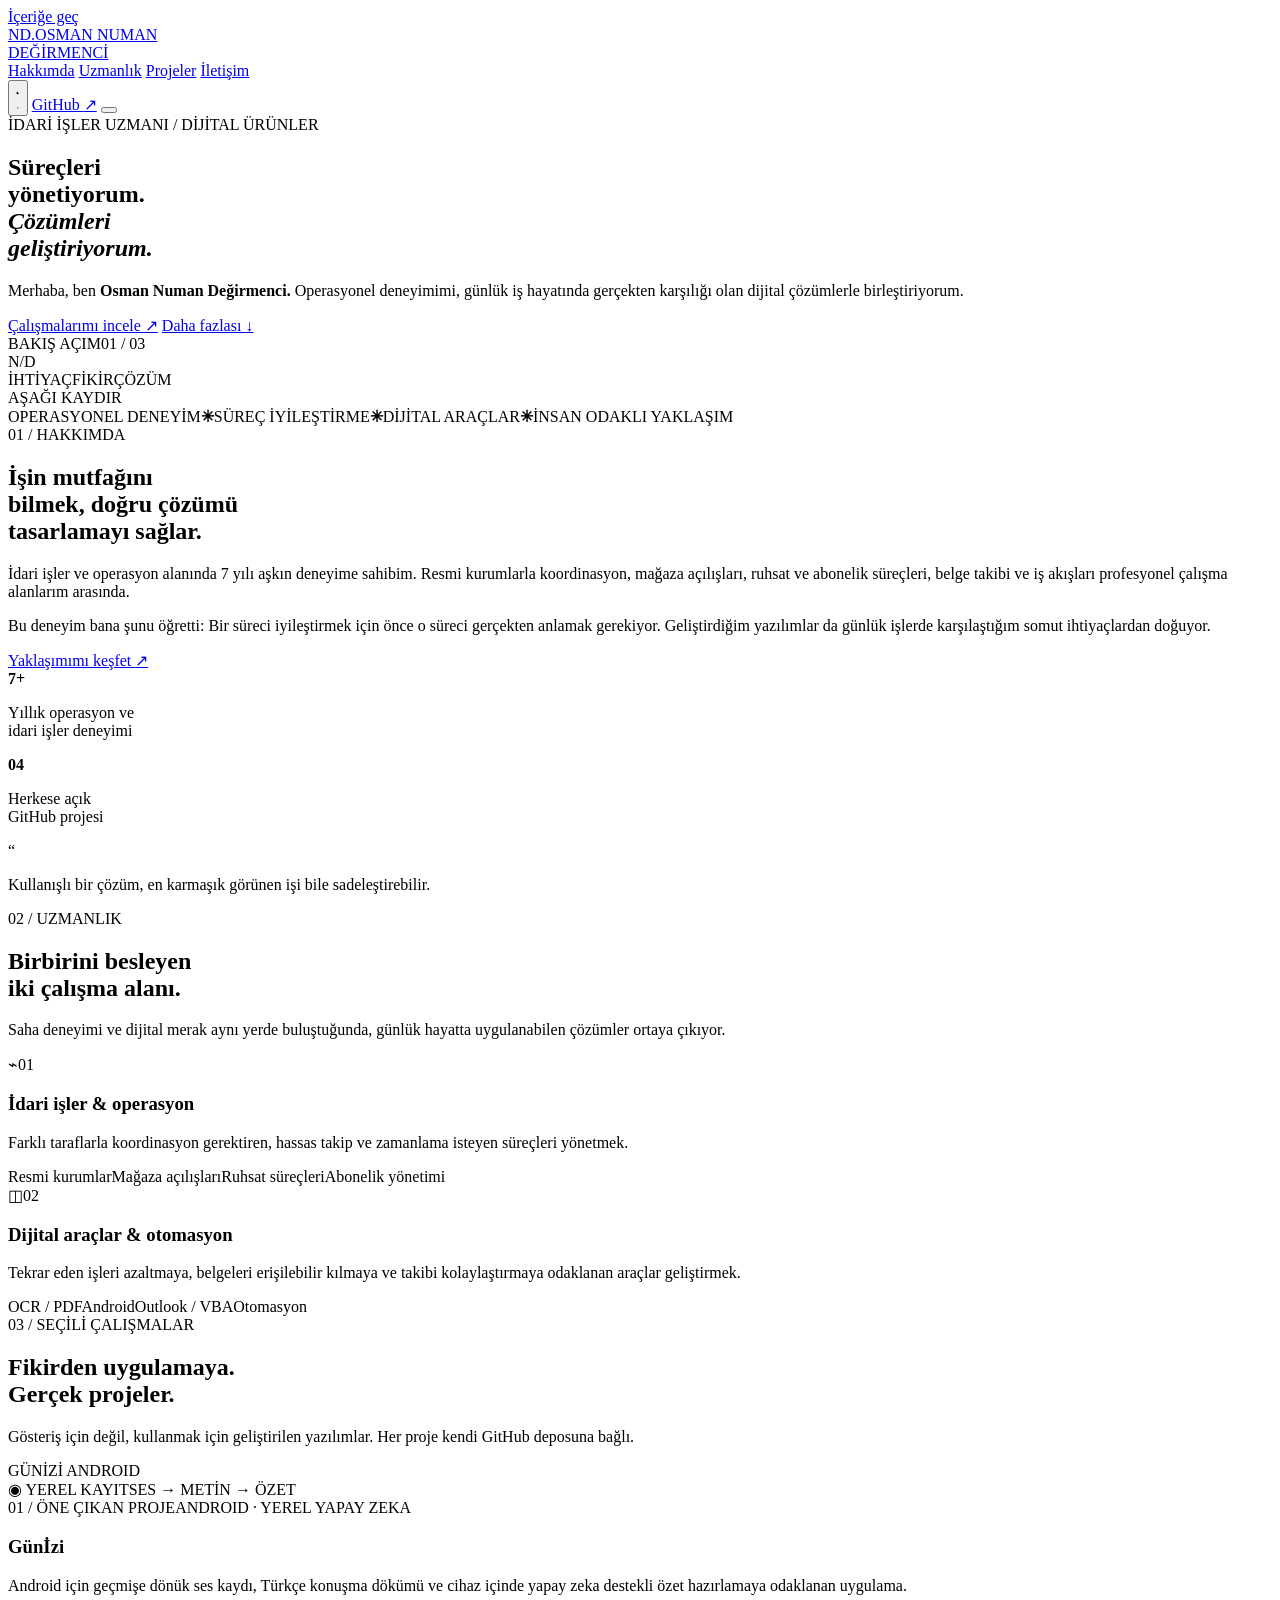
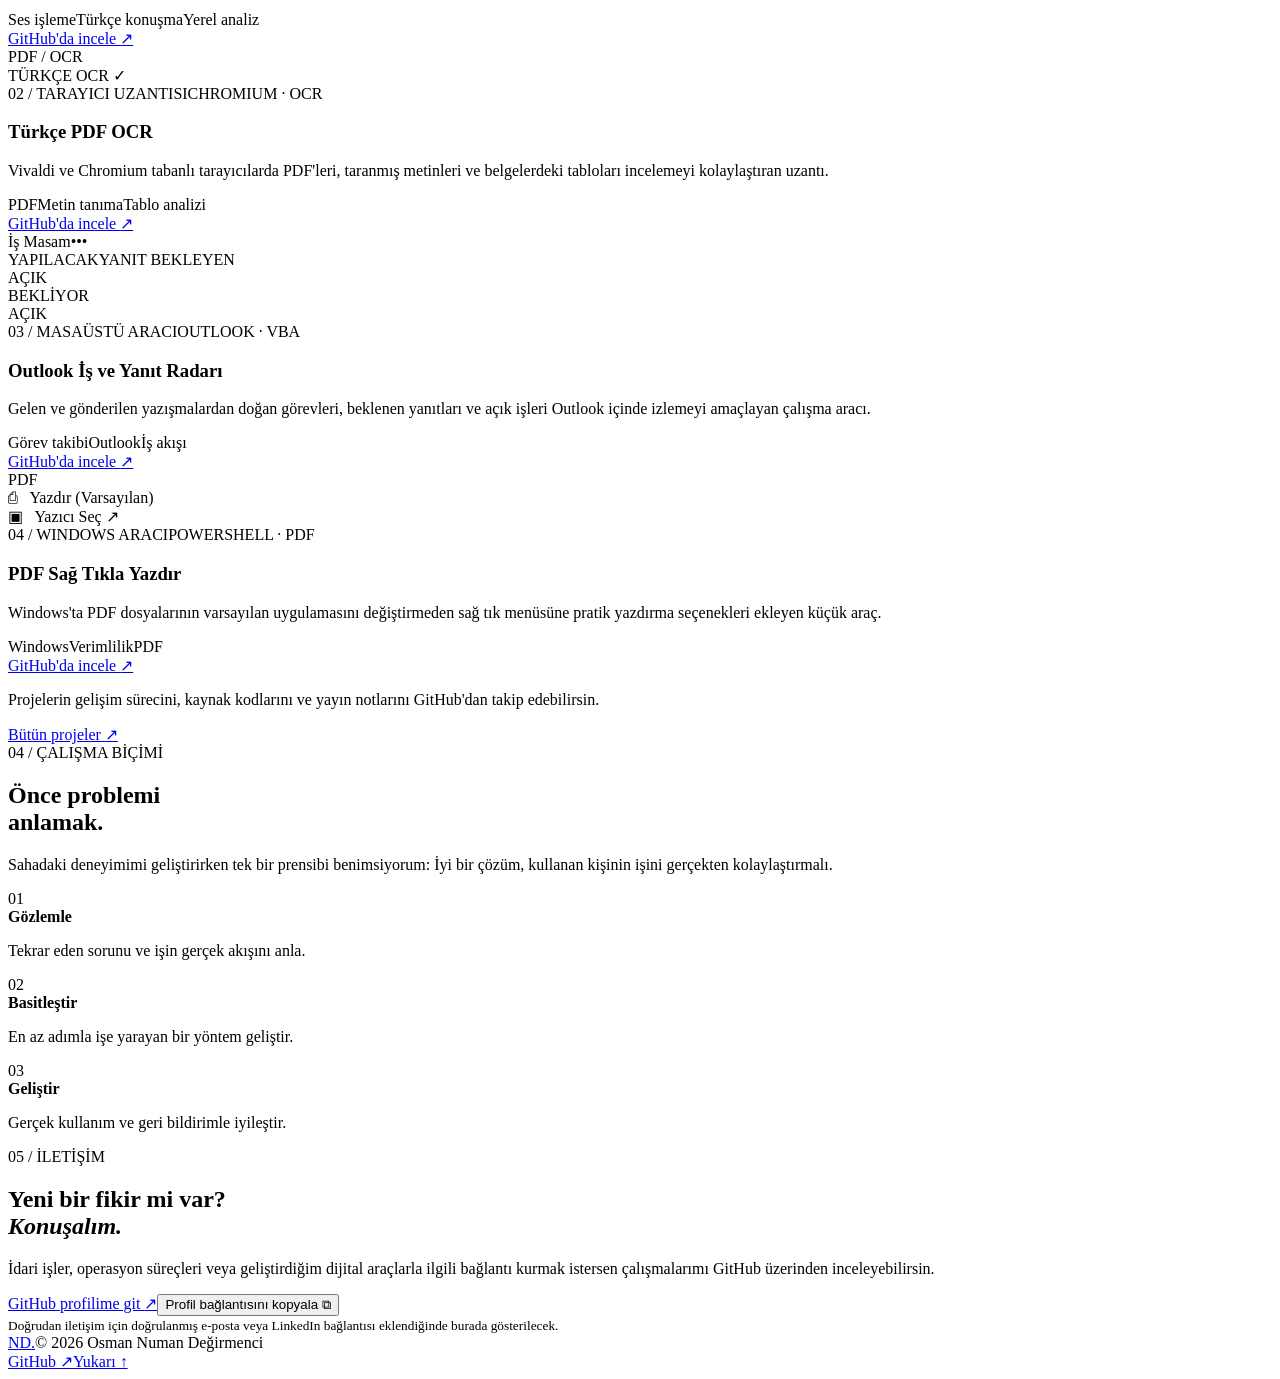
==== index.html @ 0452debc "site: add index.html for personal portfolio" ====
<!doctype html>
<html lang="tr">
<head>
  <meta charset="utf-8">
  <meta name="viewport" content="width=device-width, initial-scale=1">
  <meta name="color-scheme" content="light dark">
  <meta name="theme-color" content="#f8f8f5">
  <meta name="description" content="Osman Numan Değirmenci — İdari işler, operasyon, süreç iyileştirme ve dijital araç geliştirme. Deneyim ve projeler.">
  <meta property="og:type" content="website">
  <meta property="og:title" content="Osman Numan Değirmenci | Operasyon & Dijital Çözümler">
  <meta property="og:description" content="Süreçleri yönetiyorum. Çözümleri geliştiriyorum. İdari işler deneyimi ve gerçek ihtiyaçlara yönelik dijital projeler.">
  <meta property="og:url" content="https://numandegirmenci.github.io/">
  <meta name="robots" content="index,follow">
  <link rel="canonical" href="https://numandegirmenci.github.io/">
  
  <link rel="preconnect" href="https://fonts.googleapis.com">
  <link rel="preconnect" href="https://fonts.gstatic.com" crossorigin>
  <link href="https://fonts.googleapis.com/css2?family=DM+Sans:wght@400;500;600;700&family=Manrope:wght@400;500;600;700;800&display=swap" rel="stylesheet">
  <link rel="icon" href="./favicon.svg" type="image/svg+xml">
  <title>Osman Numan Değirmenci — Portfolyo</title>
  <script>try{document.documentElement.dataset.theme=localStorage.getItem('nd-theme-v2')||'light'}catch(e){document.documentElement.dataset.theme='light'}</script>
  <link rel="stylesheet" href="./styles.css">
</head>
<body>
  <a class="skip" href="#main">İçeriğe geç</a>
  <header class="header" id="top">
    <div class="shell nav">
      <a class="wordmark" href="#top" aria-label="Ana sayfa"><span class="wordmark-box">ND<span>.</span></span><span class="wordmark-name">OSMAN NUMAN<br>DEĞİRMENCİ</span></a>
      <nav id="menu" class="menu" aria-label="Sayfa menüsü">
        <a href="#hakkimda">Hakkımda</a>
        <a href="#uzmanlik">Uzmanlık</a>
        <a href="#projeler">Projeler</a>
        <a href="#iletisim">İletişim</a>
      </nav>
      <div class="nav-tools">
        <button class="theme-toggle" id="themeBtn" type="button" aria-label="Koyu temaya geç" title="Temayı değiştir">
          <svg class="icon-moon" viewBox="0 0 24 24" aria-hidden="true"><path d="M20.5 13.5A8.7 8.7 0 0 1 10.5 3.5a8.8 8.8 0 1 0 10 10Z"/></svg>
          <svg class="icon-sun" viewBox="0 0 24 24" aria-hidden="true"><circle cx="12" cy="12" r="4"/><path d="M12 2v2m0 16v2M2 12h2m16 0h2M4.9 4.9l1.4 1.4m11.4 11.4 1.4 1.4M4.9 19.1l1.4-1.4m11.4-11.4 1.4-1.4"/></svg>
        </button>
        <a class="nav-github" href="https://github.com/numandegirmenci" target="_blank" rel="noopener noreferrer">GitHub <span aria-hidden="true">↗</span></a>
        <button id="menuBtn" type="button" class="menu-button" aria-expanded="false" aria-controls="menu" aria-label="Menüyü aç"><span></span><span></span></button>
      </div>
    </div>
  </header>

  <main id="main">
    <section class="hero shell" aria-labelledby="hero-title">
      <div class="hero-main">
        <div class="hero-label"><span class="status-circle"></span> İDARİ İŞLER UZMANI <span class="slash">/</span> DİJİTAL ÜRÜNLER</div>
        <h1 id="hero-title">Süreçleri<br>yönetiyorum<span class="period">.</span><br><em>Çözümleri<br>geliştiriyorum.</em></h1>
        <p class="hero-summary">Merhaba, ben <strong>Osman Numan Değirmenci.</strong> Operasyonel deneyimimi, günlük iş hayatında gerçekten karşılığı olan dijital çözümlerle birleştiriyorum.</p>
        <div class="hero-actions">
          <a class="btn btn-dark" href="#projeler">Çalışmalarımı incele <span aria-hidden="true">↗</span></a>
          <a class="btn btn-quiet" href="#hakkimda">Daha fazlası <span aria-hidden="true">↓</span></a>
        </div>
      </div>
      <aside class="hero-side" aria-label="Çalışma yaklaşımı">
        <div class="hero-side-top"><span>BAKIŞ AÇIM</span><span>01 / 03</span></div>
        <div class="process-visual" aria-hidden="true">
          <div class="process-ring ring-one"></div><div class="process-ring ring-two"></div>
          <span class="process-symbol">N<span>/</span>D</span>
          <span class="process-orbit process-orbit-a"></span><span class="process-orbit process-orbit-b"></span>
        </div>
        <div class="hero-side-bottom"><span>İHTİYAÇ</span><span class="process-line" aria-hidden="true"></span><span>FİKİR</span><span class="process-line" aria-hidden="true"></span><span>ÇÖZÜM</span></div>
      </aside>
      <div class="scroll-cue"><span></span> AŞAĞI KAYDIR</div>
    </section>

    <section class="ticker" aria-label="Çalışma alanlarım"><div class="shell ticker-inner"><span>OPERASYONEL DENEYİM</span><b>✳</b><span>SÜREÇ İYİLEŞTİRME</span><b>✳</b><span>DİJİTAL ARAÇLAR</span><b>✳</b><span>İNSAN ODAKLI YAKLAŞIM</span></div></section>

    <section id="hakkimda" class="section about shell">
      <div class="section-label">01 <span>/</span> HAKKIMDA</div>
      <div class="about-grid">
        <h2>İşin mutfağını<br>bilmek, <span>doğru çözümü</span><br>tasarlamayı sağlar.</h2>
        <div class="about-text">
          <p>İdari işler ve operasyon alanında 7 yılı aşkın deneyime sahibim. Resmi kurumlarla koordinasyon, mağaza açılışları, ruhsat ve abonelik süreçleri, belge takibi ve iş akışları profesyonel çalışma alanlarım arasında.</p>
          <p>Bu deneyim bana şunu öğretti: Bir süreci iyileştirmek için önce o süreci gerçekten anlamak gerekiyor. Geliştirdiğim yazılımlar da günlük işlerde karşılaştığım somut ihtiyaçlardan doğuyor.</p>
          <a href="#uzmanlik" class="inline-link">Yaklaşımımı keşfet <span aria-hidden="true">↗</span></a>
        </div>
      </div>
      <div class="facts">
        <div><strong>7<span>+</span></strong><p>Yıllık operasyon ve<br>idari işler deneyimi</p></div>
        <div><strong>04</strong><p>Herkese açık<br>GitHub projesi</p></div>
        <div class="fact-quote"><span>“</span><p>Kullanışlı bir çözüm, en karmaşık görünen işi bile sadeleştirebilir.</p></div>
      </div>
    </section>

    <section id="uzmanlik" class="section expertise">
      <div class="shell">
        <div class="section-label">02 <span>/</span> UZMANLIK</div>
        <div class="expertise-header"><h2>Birbirini besleyen<br>iki çalışma alanı.</h2><p>Saha deneyimi ve dijital merak aynı yerde buluştuğunda, günlük hayatta uygulanabilen çözümler ortaya çıkıyor.</p></div>
        <div class="expertise-grid">
          <article class="expertise-card"><div class="expertise-heading"><span class="expertise-icon" aria-hidden="true">⌁</span><span class="expertise-count">01</span></div><h3>İdari işler &amp; operasyon</h3><p>Farklı taraflarla koordinasyon gerektiren, hassas takip ve zamanlama isteyen süreçleri yönetmek.</p><div class="chips"><span>Resmi kurumlar</span><span>Mağaza açılışları</span><span>Ruhsat süreçleri</span><span>Abonelik yönetimi</span></div></article>
          <article class="expertise-card"><div class="expertise-heading"><span class="expertise-icon" aria-hidden="true">◫</span><span class="expertise-count">02</span></div><h3>Dijital araçlar &amp; otomasyon</h3><p>Tekrar eden işleri azaltmaya, belgeleri erişilebilir kılmaya ve takibi kolaylaştırmaya odaklanan araçlar geliştirmek.</p><div class="chips"><span>OCR / PDF</span><span>Android</span><span>Outlook / VBA</span><span>Otomasyon</span></div></article>
        </div>
      </div>
    </section>

    <section id="projeler" class="section projects shell">
      <div class="section-label">03 <span>/</span> SEÇİLİ ÇALIŞMALAR</div>
      <div class="projects-heading"><h2>Fikirden uygulamaya.<br><span>Gerçek projeler.</span></h2><p>Gösteriş için değil, kullanmak için geliştirilen yazılımlar. Her proje kendi GitHub deposuna bağlı.</p></div>
      <div class="project-list">
        <article class="project project-featured">
          <div class="project-illustration ill-gunizi" aria-hidden="true"><div class="ill-heading">GÜNİZİ <span>ANDROID</span></div><div class="waveform"><i></i><i></i><i></i><i></i><i></i><i></i><i></i><i></i><i></i><i></i><i></i><i></i><i></i><i></i><i></i><i></i><i></i><i></i><i></i><i></i></div><div class="ill-gunizi-bottom"><span>◉ YEREL KAYIT</span><span>SES → METİN → ÖZET</span></div></div>
          <div class="project-info"><div class="project-small"><span>01 / ÖNE ÇIKAN PROJE</span><span>ANDROID · YEREL YAPAY ZEKA</span></div><h3>Günİzi</h3><p>Android için geçmişe dönük ses kaydı, Türkçe konuşma dökümü ve cihaz içinde yapay zeka destekli özet hazırlamaya odaklanan uygulama.</p><div class="project-keywords"><span>Ses işleme</span><span>Türkçe konuşma</span><span>Yerel analiz</span></div><a href="https://github.com/numandegirmenci/gunizi-android" target="_blank" rel="noopener noreferrer" class="project-action">GitHub'da incele <span aria-hidden="true">↗</span></a></div>
        </article>
        <article class="project">
          <div class="project-illustration ill-ocr" aria-hidden="true"><div class="paper-stack"><div class="paper back"></div><div class="paper front"><span>PDF / OCR</span><b></b><i></i><i></i><i></i><div class="paper-grid"><span></span><span></span><span></span><span></span><span></span><span></span></div></div></div><div class="ocr-sticker">TÜRKÇE OCR <span>✓</span></div></div>
          <div class="project-info"><div class="project-small"><span>02 / TARAYICI UZANTISI</span><span>CHROMIUM · OCR</span></div><h3>Türkçe PDF OCR</h3><p>Vivaldi ve Chromium tabanlı tarayıcılarda PDF'leri, taranmış metinleri ve belgelerdeki tabloları incelemeyi kolaylaştıran uzantı.</p><div class="project-keywords"><span>PDF</span><span>Metin tanıma</span><span>Tablo analizi</span></div><a href="https://github.com/numandegirmenci/vivaldi-turkce-pdf-ocr" target="_blank" rel="noopener noreferrer" class="project-action">GitHub'da incele <span aria-hidden="true">↗</span></a></div>
        </article>
        <article class="project">
          <div class="project-illustration ill-radar" aria-hidden="true"><div class="radar-window"><div class="radar-top"><span>İş Masam</span><span>•••</span></div><div class="radar-cols"><span>YAPILACAK</span><span>YANIT BEKLEYEN</span></div><div class="radar-rows"><div><b></b><i></i><span>AÇIK</span></div><div><b></b><i></i><span>BEKLİYOR</span></div><div><b></b><i></i><span>AÇIK</span></div></div></div></div>
          <div class="project-info"><div class="project-small"><span>03 / MASAÜSTÜ ARACI</span><span>OUTLOOK · VBA</span></div><h3>Outlook İş ve Yanıt Radarı</h3><p>Gelen ve gönderilen yazışmalardan doğan görevleri, beklenen yanıtları ve açık işleri Outlook içinde izlemeyi amaçlayan çalışma aracı.</p><div class="project-keywords"><span>Görev takibi</span><span>Outlook</span><span>İş akışı</span></div><a href="https://github.com/numandegirmenci/outlook-is-yanit-radari" target="_blank" rel="noopener noreferrer" class="project-action">GitHub'da incele <span aria-hidden="true">↗</span></a></div>
        </article>
        <article class="project">
          <div class="project-illustration ill-print" aria-hidden="true"><div class="file-illustration"><span>PDF</span><i></i><i></i><i></i></div><div class="context-menu"><div>⎙ &nbsp; Yazdır (Varsayılan)</div><div class="context-selected">▣ &nbsp; Yazıcı Seç <span>↗</span></div></div></div>
          <div class="project-info"><div class="project-small"><span>04 / WINDOWS ARACI</span><span>POWERSHELL · PDF</span></div><h3>PDF Sağ Tıkla Yazdır</h3><p>Windows'ta PDF dosyalarının varsayılan uygulamasını değiştirmeden sağ tık menüsüne pratik yazdırma seçenekleri ekleyen küçük araç.</p><div class="project-keywords"><span>Windows</span><span>Verimlilik</span><span>PDF</span></div><a href="https://github.com/numandegirmenci/windows-pdf-sag-tik-yazdir" target="_blank" rel="noopener noreferrer" class="project-action">GitHub'da incele <span aria-hidden="true">↗</span></a></div>
        </article>
      </div>
      <div class="projects-bottom"><p>Projelerin gelişim sürecini, kaynak kodlarını ve yayın notlarını GitHub'dan takip edebilirsin.</p><a href="https://github.com/numandegirmenci?tab=repositories" target="_blank" rel="noopener noreferrer" class="inline-link">Bütün projeler <span aria-hidden="true">↗</span></a></div>
    </section>

    <section class="section approach" aria-labelledby="approach-title"><div class="shell approach-grid"><div><div class="section-label">04 <span>/</span> ÇALIŞMA BİÇİMİ</div><h2 id="approach-title">Önce problemi<br>anlamak.</h2><p>Sahadaki deneyimimi geliştirirken tek bir prensibi benimsiyorum: İyi bir çözüm, kullanan kişinin işini gerçekten kolaylaştırmalı.</p></div><div class="steps"><div><span>01</span><div><strong>Gözlemle</strong><p>Tekrar eden sorunu ve işin gerçek akışını anla.</p></div></div><div><span>02</span><div><strong>Basitleştir</strong><p>En az adımla işe yarayan bir yöntem geliştir.</p></div></div><div><span>03</span><div><strong>Geliştir</strong><p>Gerçek kullanım ve geri bildirimle iyileştir.</p></div></div></div></div></section>

    <section id="iletisim" class="contact shell"><div class="section-label">05 <span>/</span> İLETİŞİM</div><h2>Yeni bir fikir mi var?<br><em>Konuşalım.</em></h2><p>İdari işler, operasyon süreçleri veya geliştirdiğim dijital araçlarla ilgili bağlantı kurmak istersen çalışmalarımı GitHub üzerinden inceleyebilirsin.</p><div class="contact-actions"><a href="https://github.com/numandegirmenci" target="_blank" rel="noopener noreferrer" class="btn btn-dark">GitHub profilime git <span aria-hidden="true">↗</span></a><button type="button" id="copyProfile" class="btn btn-outline">Profil bağlantısını kopyala <span aria-hidden="true">⧉</span></button></div><small>Doğrudan iletişim için doğrulanmış e-posta veya LinkedIn bağlantısı eklendiğinde burada gösterilecek.</small></section>
  </main>
  <footer class="footer"><div class="shell footer-grid"><a href="#top" class="footer-logo">ND<span>.</span></a><span>© <span id="year">2026</span> Osman Numan Değirmenci</span><div><a href="https://github.com/numandegirmenci" target="_blank" rel="noopener noreferrer">GitHub ↗</a><a href="#top">Yukarı ↑</a></div></div></footer>
  <div role="status" aria-live="polite" class="toast" id="toast"></div>
  <script src="./app.js" defer></script>
</body>
</html>
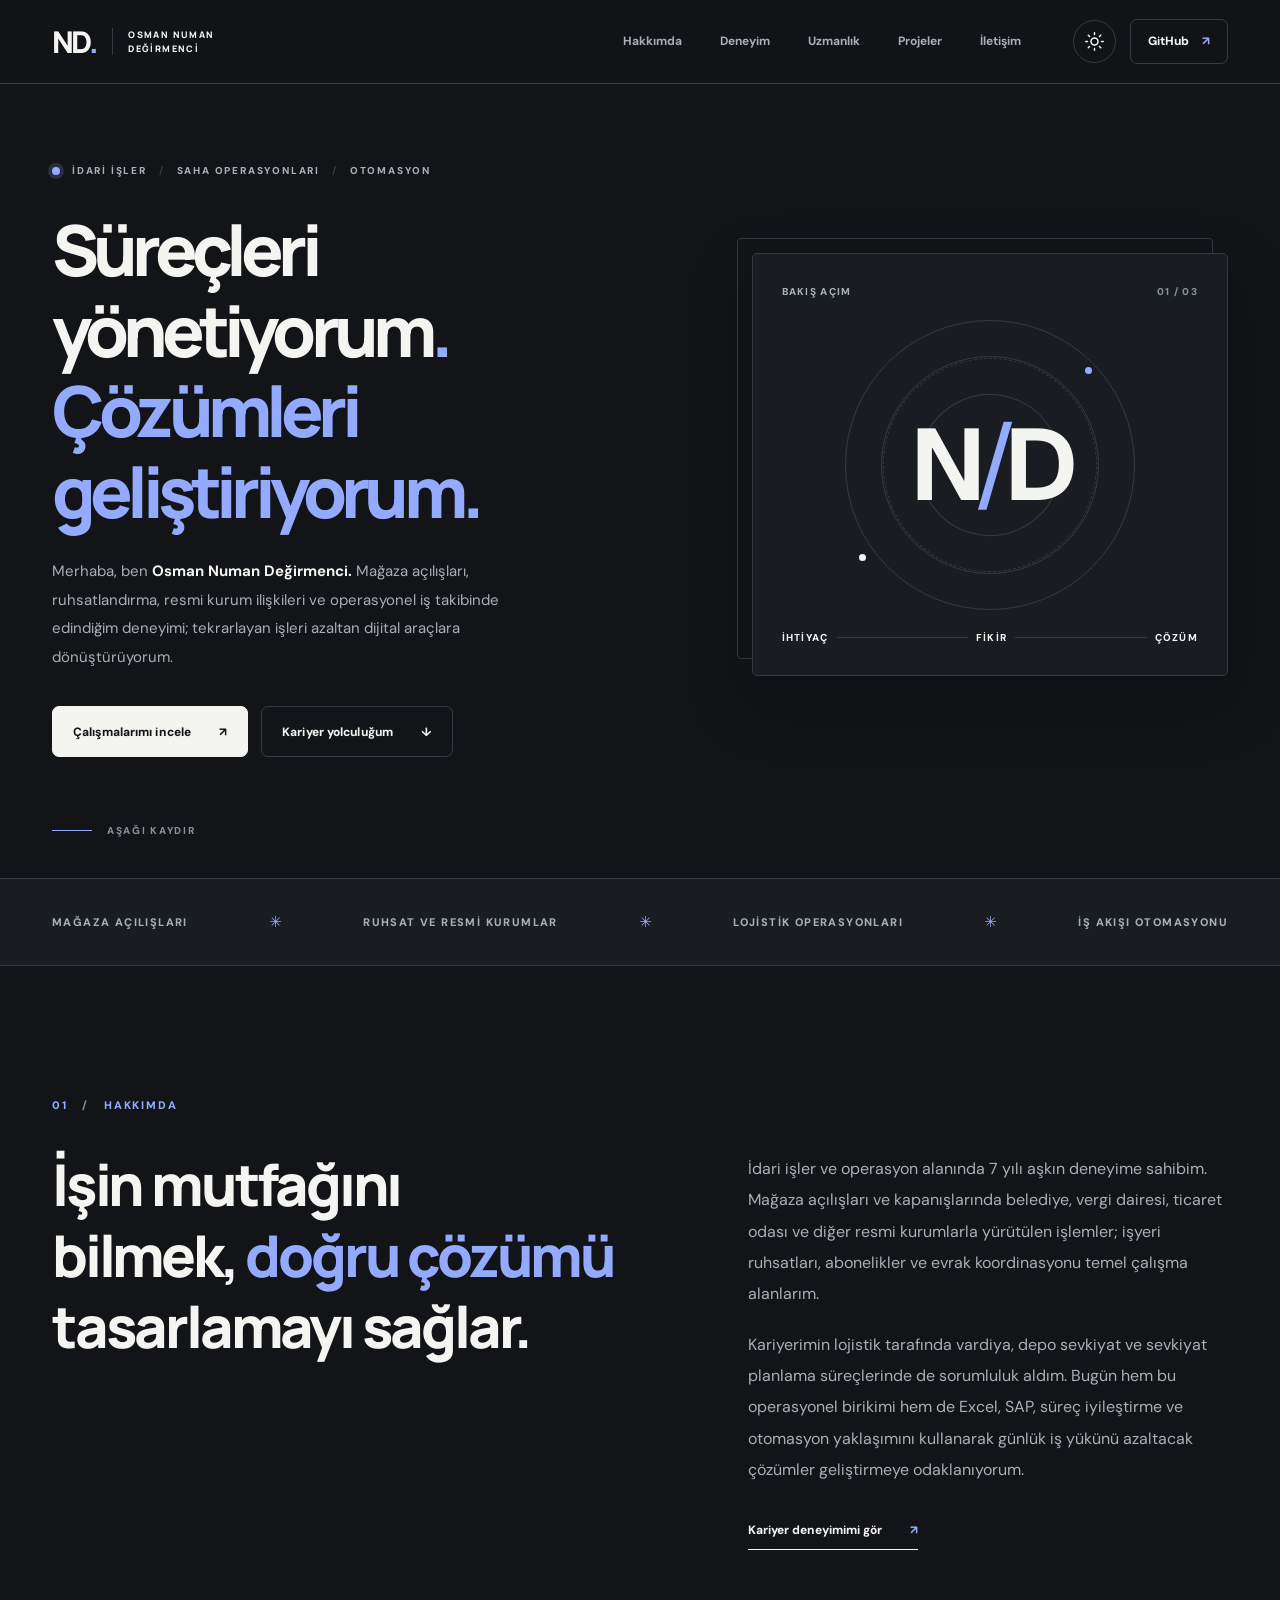
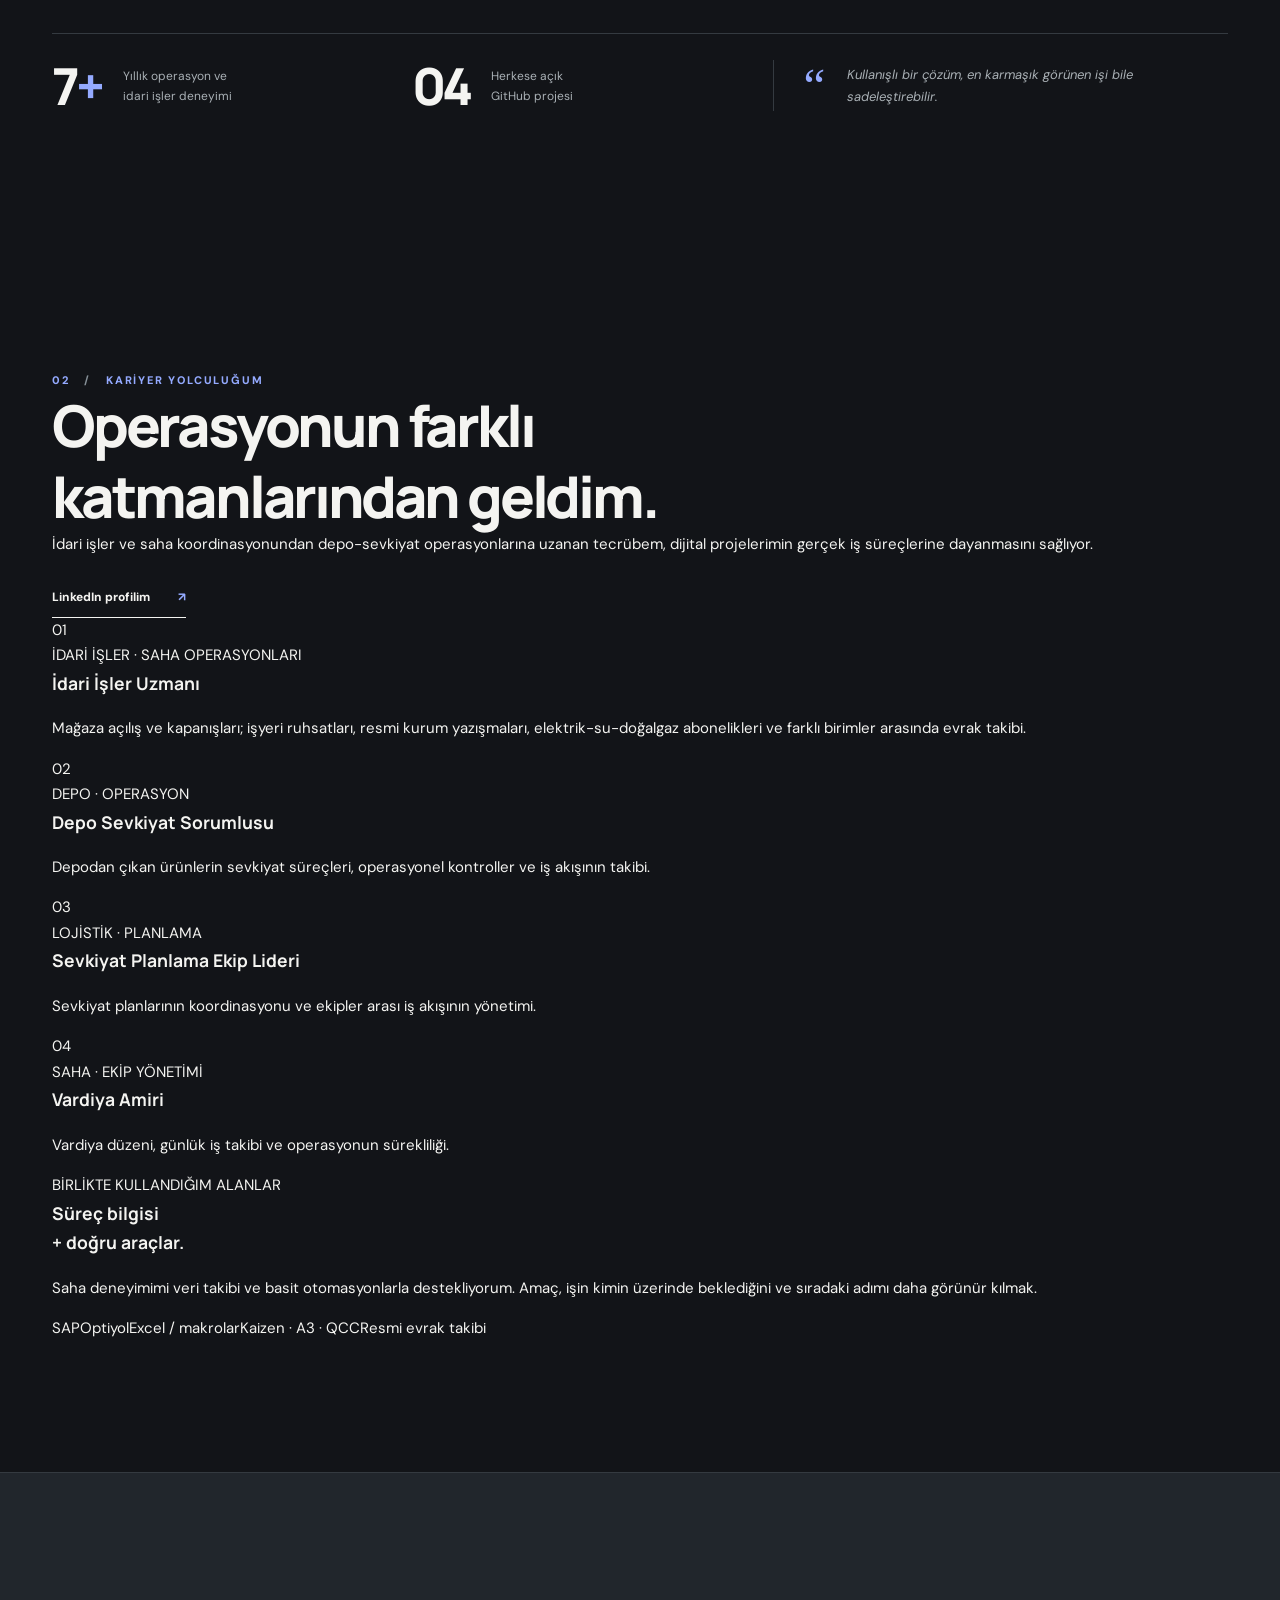
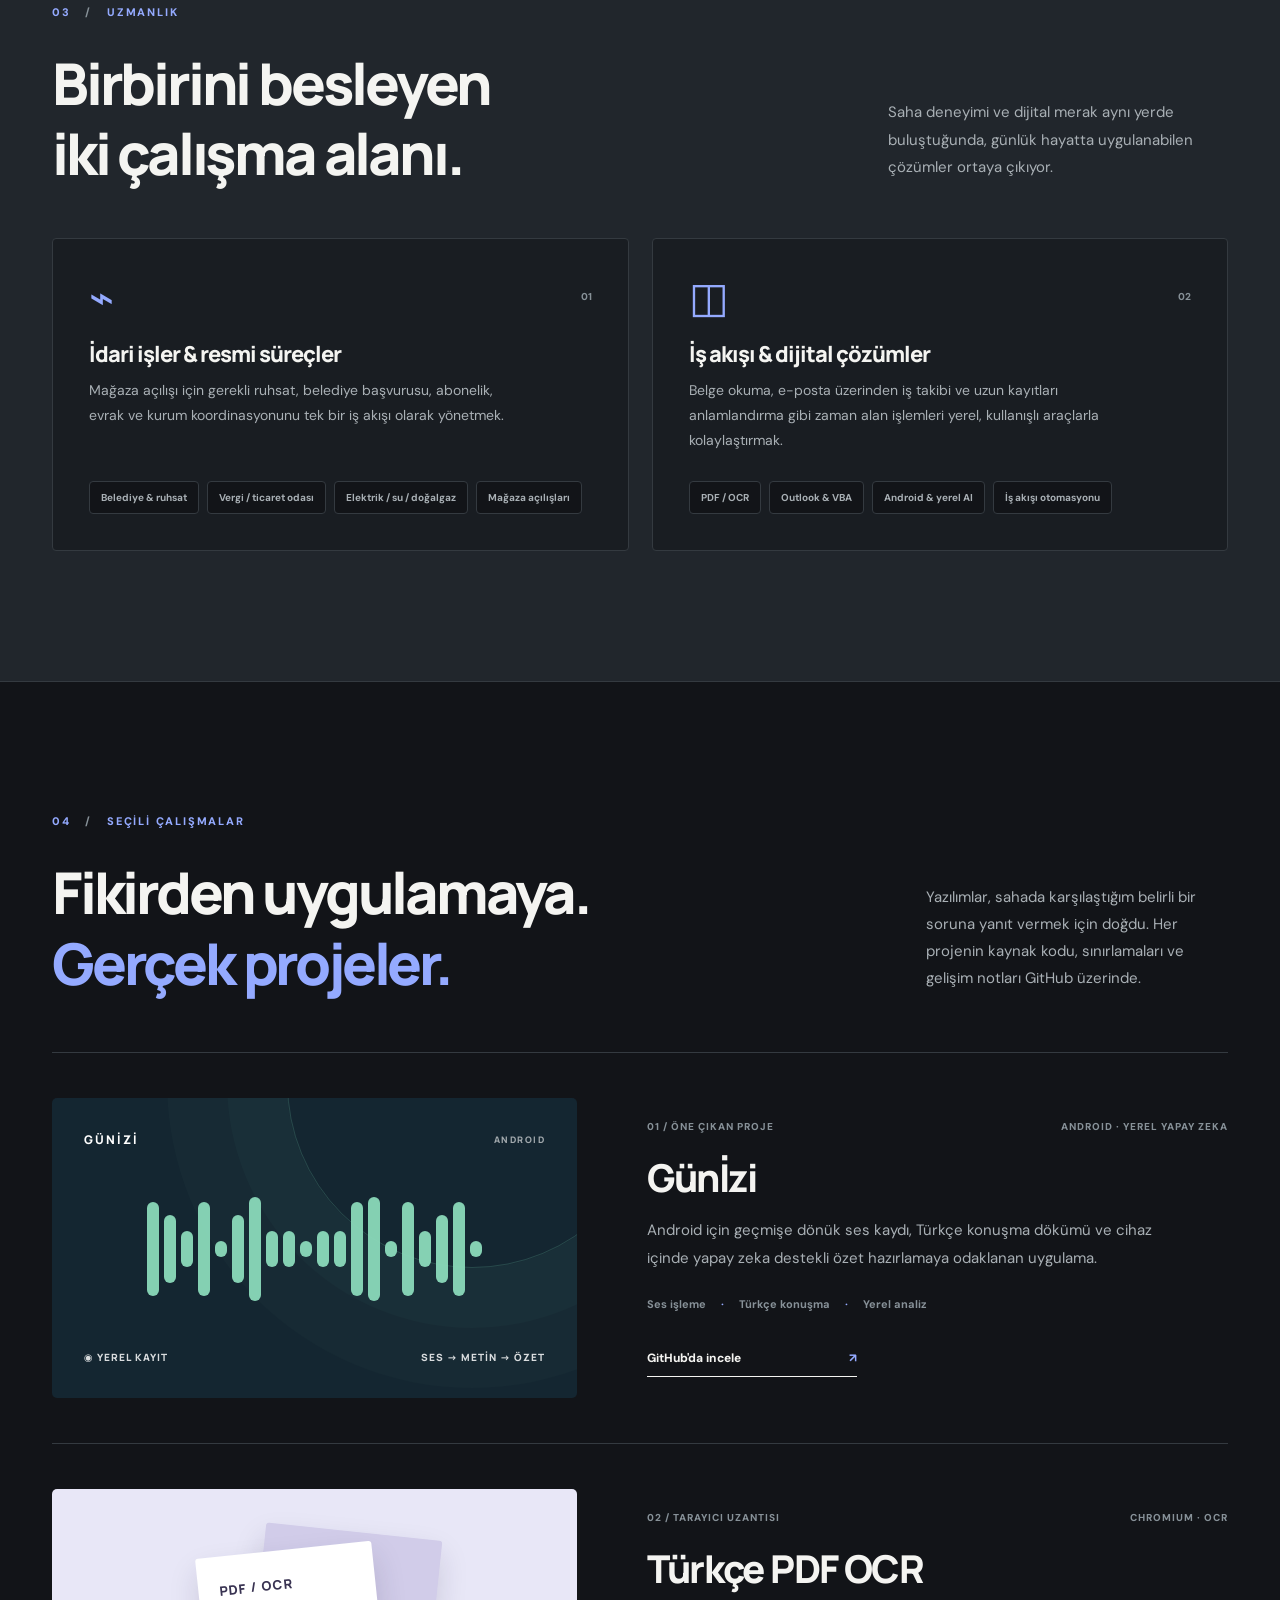
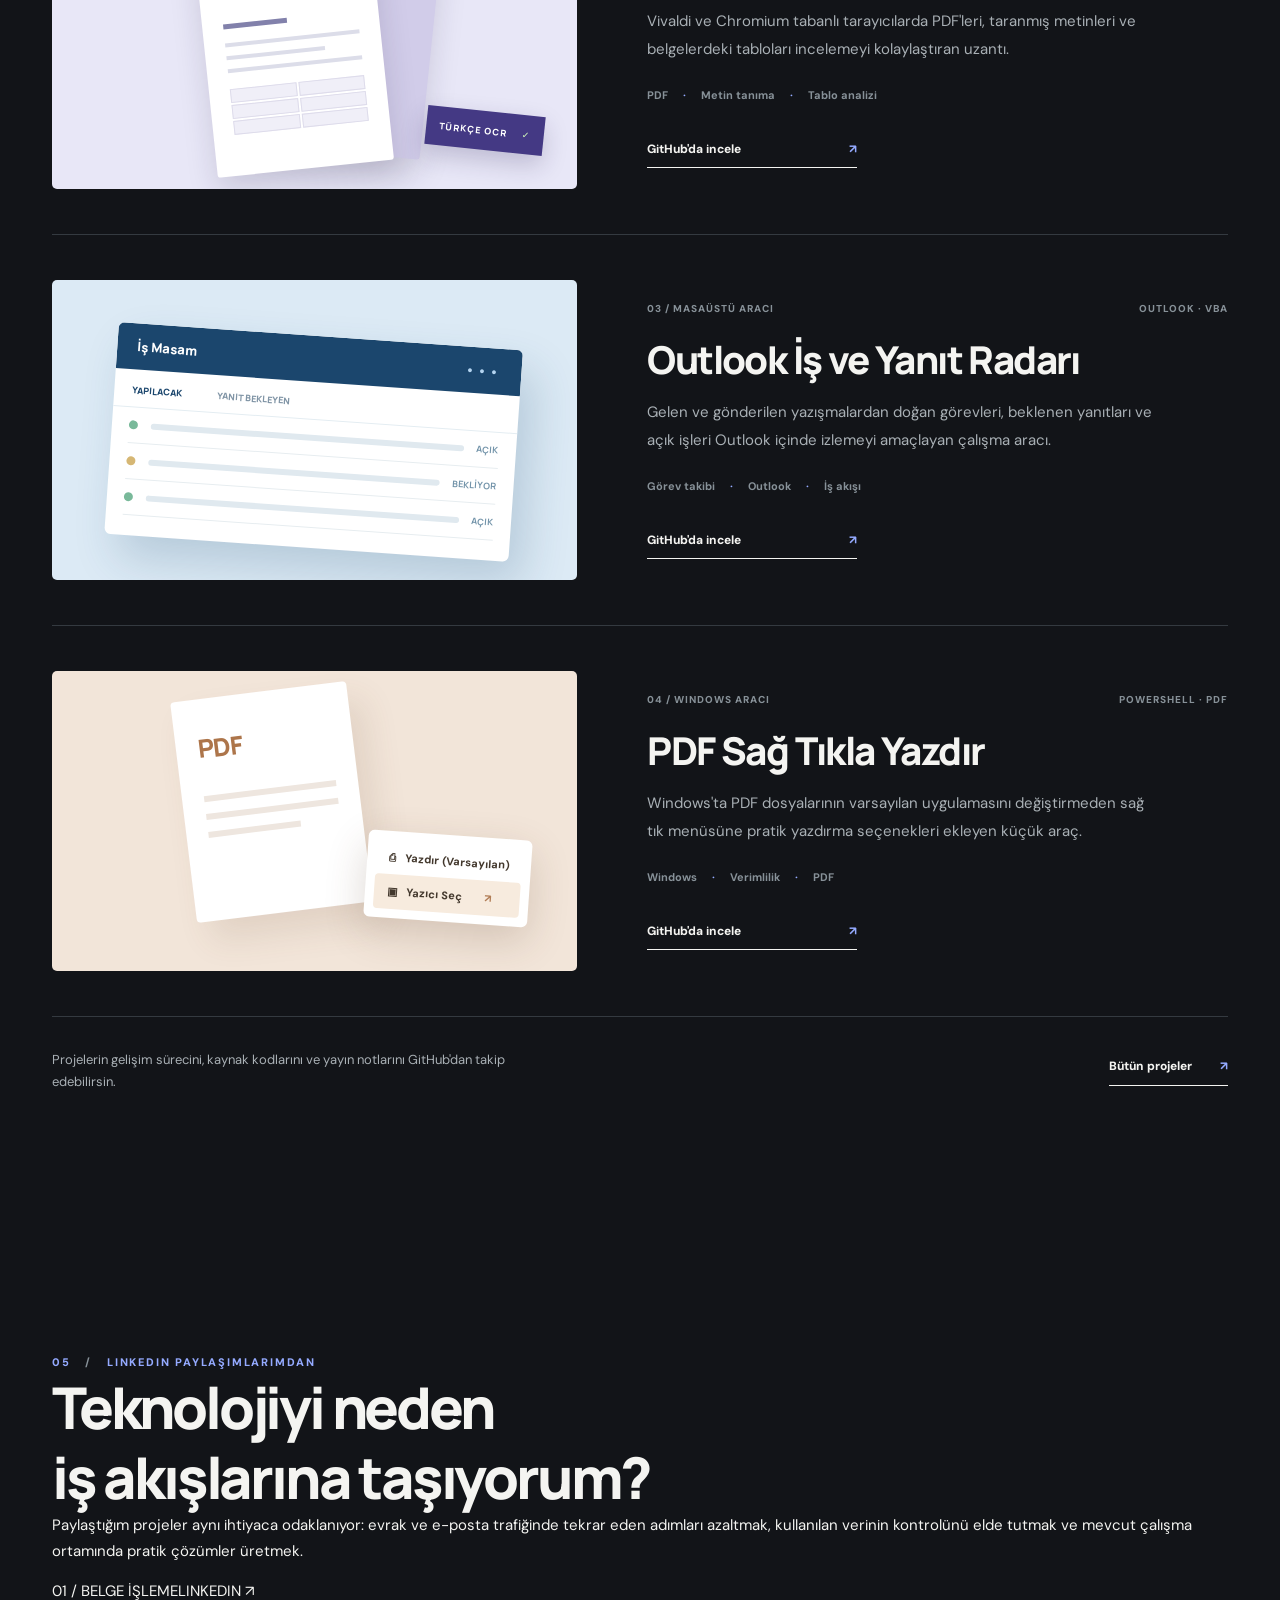
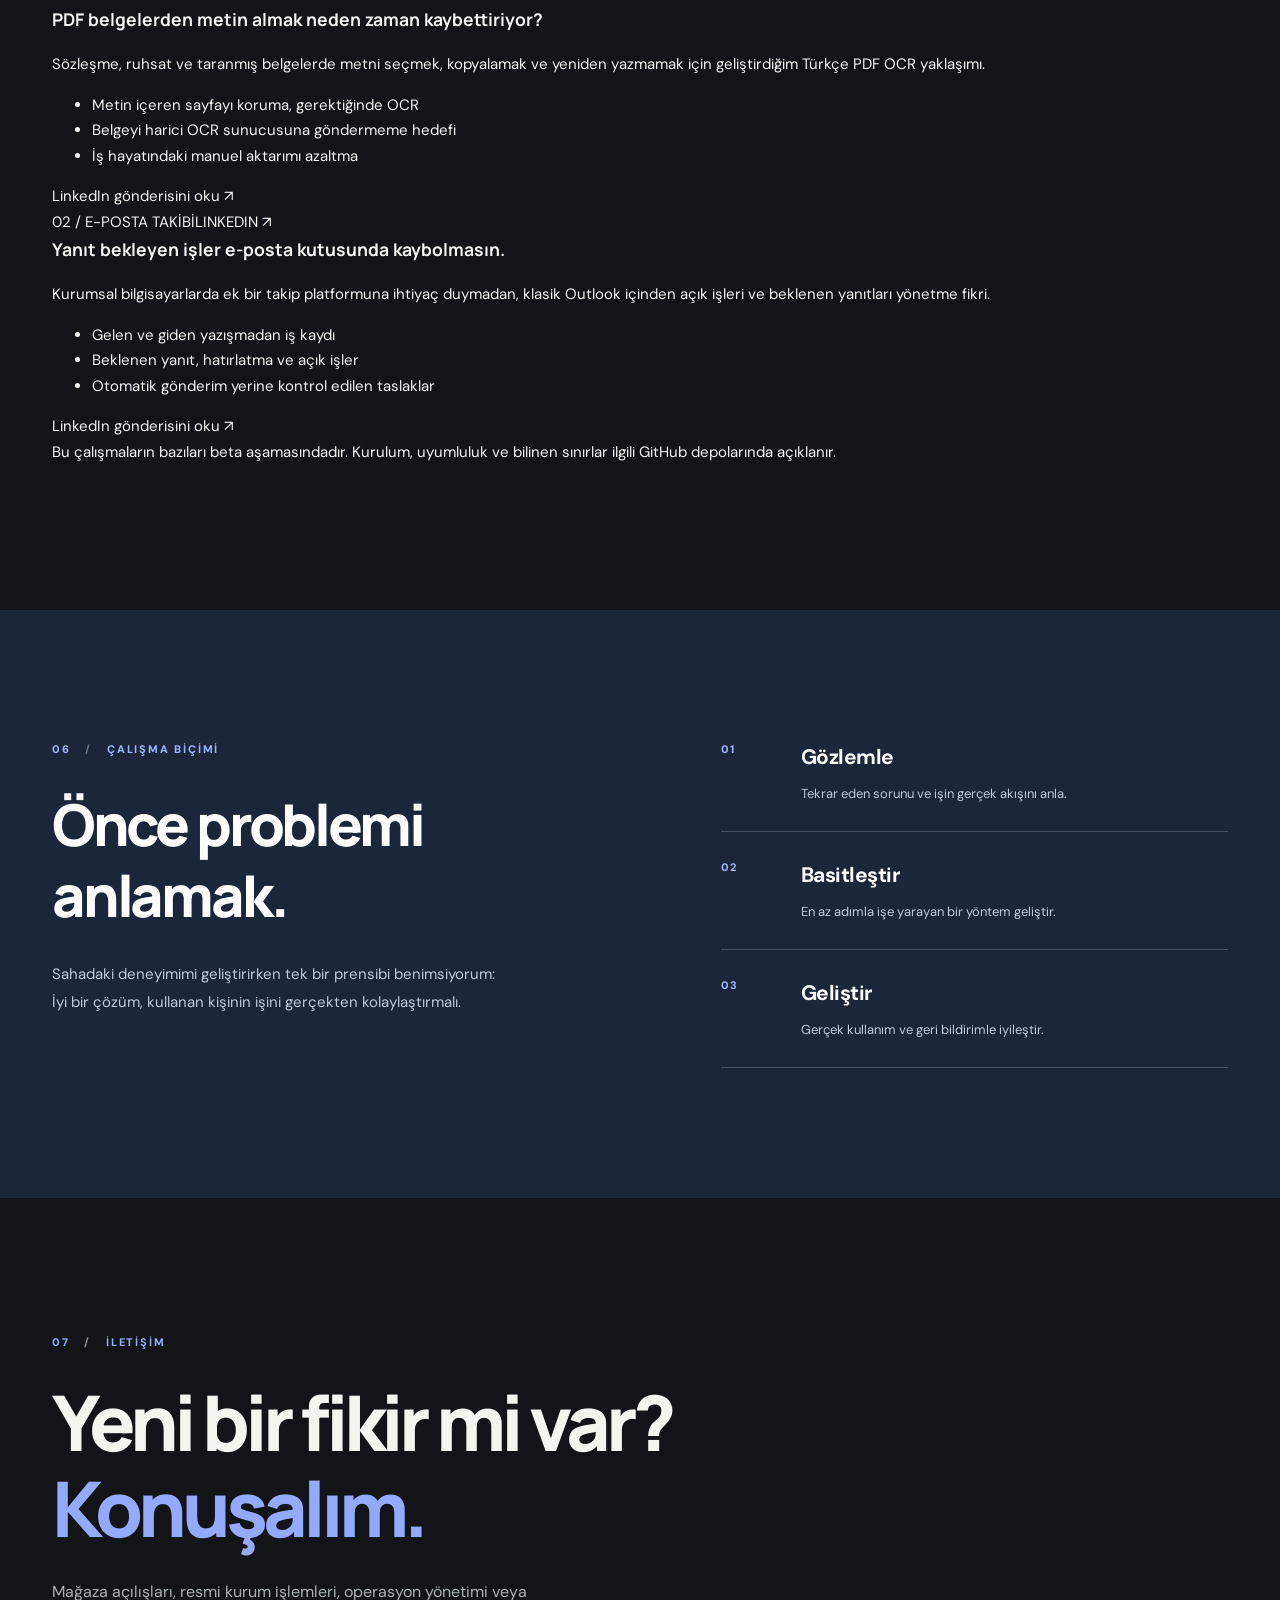
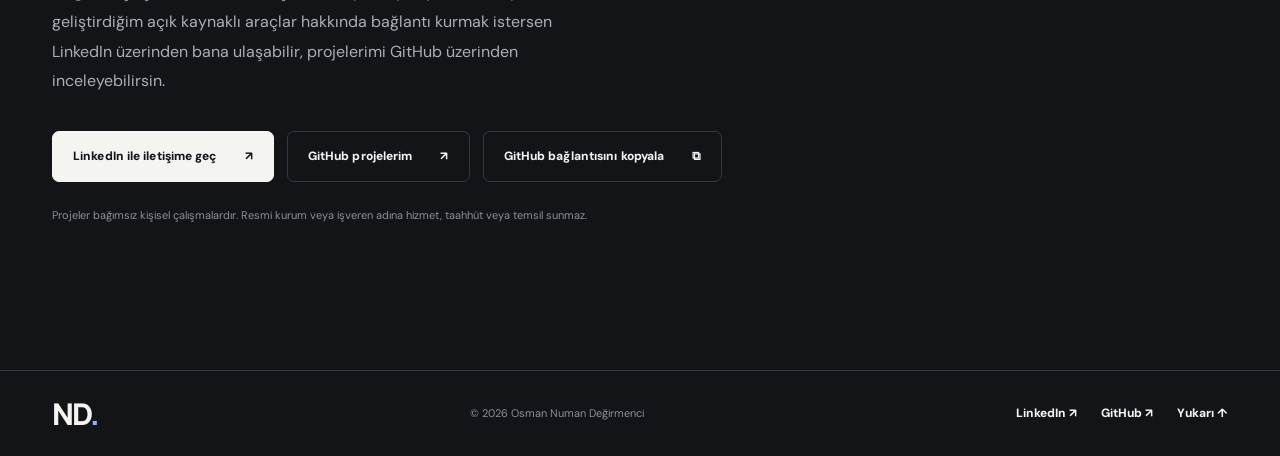
==== commit a39b1ba3: "portfolio: add career history and LinkedIn project insights; default to dark" ====
--- a/index.html
+++ b/index.html
@@ -3,12 +3,12 @@
 <head>
   <meta charset="utf-8">
   <meta name="viewport" content="width=device-width, initial-scale=1">
-  <meta name="color-scheme" content="light dark">
-  <meta name="theme-color" content="#f8f8f5">
-  <meta name="description" content="Osman Numan Değirmenci — İdari işler, operasyon, süreç iyileştirme ve dijital araç geliştirme. Deneyim ve projeler.">
+  <meta name="color-scheme" content="dark light">
+  <meta name="theme-color" content="#121418">
+  <meta name="description" content="Osman Numan Değirmenci — İdari İşler Uzmanı. Mağaza açılışları, ruhsatlandırma, resmi kurum ilişkileri, saha operasyonları ve iş akışı otomasyonu. Deneyim, projeler ve LinkedIn paylaşımları.">
   <meta property="og:type" content="website">
   <meta property="og:title" content="Osman Numan Değirmenci | Operasyon & Dijital Çözümler">
-  <meta property="og:description" content="Süreçleri yönetiyorum. Çözümleri geliştiriyorum. İdari işler deneyimi ve gerçek ihtiyaçlara yönelik dijital projeler.">
+  <meta property="og:description" content="Mağaza açılışları, resmi kurum süreçleri, operasyon yönetimi ve gerçek ihtiyaçlardan doğan açık kaynaklı dijital araçlar.">
   <meta property="og:url" content="https://numandegirmenci.github.io/">
   <meta name="robots" content="index,follow">
   <link rel="canonical" href="https://numandegirmenci.github.io/">
@@ -18,7 +18,7 @@
   <link href="https://fonts.googleapis.com/css2?family=DM+Sans:wght@400;500;600;700&family=Manrope:wght@400;500;600;700;800&display=swap" rel="stylesheet">
   <link rel="icon" href="./favicon.svg" type="image/svg+xml">
   <title>Osman Numan Değirmenci — Portfolyo</title>
-  <script>try{document.documentElement.dataset.theme=localStorage.getItem('nd-theme-v2')||'light'}catch(e){document.documentElement.dataset.theme='light'}</script>
+  <script>try{document.documentElement.dataset.theme=localStorage.getItem('nd-theme-v3')||'dark'}catch(e){document.documentElement.dataset.theme='dark'}</script>
   <link rel="stylesheet" href="./styles.css">
 </head>
 <body>
@@ -28,6 +28,7 @@
       <a class="wordmark" href="#top" aria-label="Ana sayfa"><span class="wordmark-box">ND<span>.</span></span><span class="wordmark-name">OSMAN NUMAN<br>DEĞİRMENCİ</span></a>
       <nav id="menu" class="menu" aria-label="Sayfa menüsü">
         <a href="#hakkimda">Hakkımda</a>
+        <a href="#deneyim">Deneyim</a>
         <a href="#uzmanlik">Uzmanlık</a>
         <a href="#projeler">Projeler</a>
         <a href="#iletisim">İletişim</a>
@@ -46,12 +47,12 @@
   <main id="main">
     <section class="hero shell" aria-labelledby="hero-title">
       <div class="hero-main">
-        <div class="hero-label"><span class="status-circle"></span> İDARİ İŞLER UZMANI <span class="slash">/</span> DİJİTAL ÜRÜNLER</div>
+        <div class="hero-label"><span class="status-circle"></span> İDARİ İŞLER <span class="slash">/</span> SAHA OPERASYONLARI <span class="slash">/</span> OTOMASYON</div>
         <h1 id="hero-title">Süreçleri<br>yönetiyorum<span class="period">.</span><br><em>Çözümleri<br>geliştiriyorum.</em></h1>
-        <p class="hero-summary">Merhaba, ben <strong>Osman Numan Değirmenci.</strong> Operasyonel deneyimimi, günlük iş hayatında gerçekten karşılığı olan dijital çözümlerle birleştiriyorum.</p>
+        <p class="hero-summary">Merhaba, ben <strong>Osman Numan Değirmenci.</strong> Mağaza açılışları, ruhsatlandırma, resmi kurum ilişkileri ve operasyonel iş takibinde edindiğim deneyimi; tekrarlayan işleri azaltan dijital araçlara dönüştürüyorum.</p>
         <div class="hero-actions">
           <a class="btn btn-dark" href="#projeler">Çalışmalarımı incele <span aria-hidden="true">↗</span></a>
-          <a class="btn btn-quiet" href="#hakkimda">Daha fazlası <span aria-hidden="true">↓</span></a>
+          <a class="btn btn-quiet" href="#deneyim">Kariyer yolculuğum <span aria-hidden="true">↓</span></a>
         </div>
       </div>
       <aside class="hero-side" aria-label="Çalışma yaklaşımı">
@@ -66,16 +67,16 @@
       <div class="scroll-cue"><span></span> AŞAĞI KAYDIR</div>
     </section>
 
-    <section class="ticker" aria-label="Çalışma alanlarım"><div class="shell ticker-inner"><span>OPERASYONEL DENEYİM</span><b>✳</b><span>SÜREÇ İYİLEŞTİRME</span><b>✳</b><span>DİJİTAL ARAÇLAR</span><b>✳</b><span>İNSAN ODAKLI YAKLAŞIM</span></div></section>
+    <section class="ticker" aria-label="Çalışma alanlarım"><div class="shell ticker-inner"><span>MAĞAZA AÇILIŞLARI</span><b>✳</b><span>RUHSAT VE RESMİ KURUMLAR</span><b>✳</b><span>LOJİSTİK OPERASYONLARI</span><b>✳</b><span>İŞ AKIŞI OTOMASYONU</span></div></section>
 
     <section id="hakkimda" class="section about shell">
       <div class="section-label">01 <span>/</span> HAKKIMDA</div>
       <div class="about-grid">
         <h2>İşin mutfağını<br>bilmek, <span>doğru çözümü</span><br>tasarlamayı sağlar.</h2>
         <div class="about-text">
-          <p>İdari işler ve operasyon alanında 7 yılı aşkın deneyime sahibim. Resmi kurumlarla koordinasyon, mağaza açılışları, ruhsat ve abonelik süreçleri, belge takibi ve iş akışları profesyonel çalışma alanlarım arasında.</p>
-          <p>Bu deneyim bana şunu öğretti: Bir süreci iyileştirmek için önce o süreci gerçekten anlamak gerekiyor. Geliştirdiğim yazılımlar da günlük işlerde karşılaştığım somut ihtiyaçlardan doğuyor.</p>
-          <a href="#uzmanlik" class="inline-link">Yaklaşımımı keşfet <span aria-hidden="true">↗</span></a>
+          <p>İdari işler ve operasyon alanında 7 yılı aşkın deneyime sahibim. Mağaza açılışları ve kapanışlarında belediye, vergi dairesi, ticaret odası ve diğer resmi kurumlarla yürütülen işlemler; işyeri ruhsatları, abonelikler ve evrak koordinasyonu temel çalışma alanlarım.</p>
+          <p>Kariyerimin lojistik tarafında vardiya, depo sevkiyat ve sevkiyat planlama süreçlerinde de sorumluluk aldım. Bugün hem bu operasyonel birikimi hem de Excel, SAP, süreç iyileştirme ve otomasyon yaklaşımını kullanarak günlük iş yükünü azaltacak çözümler geliştirmeye odaklanıyorum.</p>
+          <a href="#deneyim" class="inline-link">Kariyer deneyimimi gör <span aria-hidden="true">↗</span></a>
         </div>
       </div>
       <div class="facts">
@@ -85,20 +86,36 @@
       </div>
     </section>
 
+    <section id="deneyim" class="section career-section">
+      <div class="shell">
+        <div class="section-label">02 <span>/</span> KARİYER YOLCULUĞUM</div>
+        <div class="career-heading"><div><h2>Operasyonun farklı<br><span>katmanlarından geldim.</span></h2><p>İdari işler ve saha koordinasyonundan depo-sevkiyat operasyonlarına uzanan tecrübem, dijital projelerimin gerçek iş süreçlerine dayanmasını sağlıyor.</p></div><a class="inline-link" href="https://www.linkedin.com/in/numandegirmencii/" target="_blank" rel="noopener noreferrer">LinkedIn profilim <span aria-hidden="true">↗</span></a></div>
+        <div class="career-layout">
+          <div class="career-timeline" aria-label="Mesleki roller">
+            <article class="career-role"><div class="role-index">01</div><div><span class="role-category">İDARİ İŞLER · SAHA OPERASYONLARI</span><h3>İdari İşler Uzmanı</h3><p>Mağaza açılış ve kapanışları; işyeri ruhsatları, resmi kurum yazışmaları, elektrik-su-doğalgaz abonelikleri ve farklı birimler arasında evrak takibi.</p></div></article>
+            <article class="career-role"><div class="role-index">02</div><div><span class="role-category">DEPO · OPERASYON</span><h3>Depo Sevkiyat Sorumlusu</h3><p>Depodan çıkan ürünlerin sevkiyat süreçleri, operasyonel kontroller ve iş akışının takibi.</p></div></article>
+            <article class="career-role"><div class="role-index">03</div><div><span class="role-category">LOJİSTİK · PLANLAMA</span><h3>Sevkiyat Planlama Ekip Lideri</h3><p>Sevkiyat planlarının koordinasyonu ve ekipler arası iş akışının yönetimi.</p></div></article>
+            <article class="career-role"><div class="role-index">04</div><div><span class="role-category">SAHA · EKİP YÖNETİMİ</span><h3>Vardiya Amiri</h3><p>Vardiya düzeni, günlük iş takibi ve operasyonun sürekliliği.</p></div></article>
+          </div>
+          <aside class="career-note"><span class="career-note-kicker">BİRLİKTE KULLANDIĞIM ALANLAR</span><h3>Süreç bilgisi<br>+ doğru araçlar.</h3><p>Saha deneyimimi veri takibi ve basit otomasyonlarla destekliyorum. Amaç, işin kimin üzerinde beklediğini ve sıradaki adımı daha görünür kılmak.</p><div class="career-tags"><span>SAP</span><span>Optiyol</span><span>Excel / makrolar</span><span>Kaizen · A3 · QCC</span><span>Resmi evrak takibi</span></div></aside>
+        </div>
+      </div>
+    </section>
+
     <section id="uzmanlik" class="section expertise">
       <div class="shell">
-        <div class="section-label">02 <span>/</span> UZMANLIK</div>
+        <div class="section-label">03 <span>/</span> UZMANLIK</div>
         <div class="expertise-header"><h2>Birbirini besleyen<br>iki çalışma alanı.</h2><p>Saha deneyimi ve dijital merak aynı yerde buluştuğunda, günlük hayatta uygulanabilen çözümler ortaya çıkıyor.</p></div>
         <div class="expertise-grid">
-          <article class="expertise-card"><div class="expertise-heading"><span class="expertise-icon" aria-hidden="true">⌁</span><span class="expertise-count">01</span></div><h3>İdari işler &amp; operasyon</h3><p>Farklı taraflarla koordinasyon gerektiren, hassas takip ve zamanlama isteyen süreçleri yönetmek.</p><div class="chips"><span>Resmi kurumlar</span><span>Mağaza açılışları</span><span>Ruhsat süreçleri</span><span>Abonelik yönetimi</span></div></article>
-          <article class="expertise-card"><div class="expertise-heading"><span class="expertise-icon" aria-hidden="true">◫</span><span class="expertise-count">02</span></div><h3>Dijital araçlar &amp; otomasyon</h3><p>Tekrar eden işleri azaltmaya, belgeleri erişilebilir kılmaya ve takibi kolaylaştırmaya odaklanan araçlar geliştirmek.</p><div class="chips"><span>OCR / PDF</span><span>Android</span><span>Outlook / VBA</span><span>Otomasyon</span></div></article>
+          <article class="expertise-card"><div class="expertise-heading"><span class="expertise-icon" aria-hidden="true">⌁</span><span class="expertise-count">01</span></div><h3>İdari işler &amp; resmi süreçler</h3><p>Mağaza açılışı için gerekli ruhsat, belediye başvurusu, abonelik, evrak ve kurum koordinasyonunu tek bir iş akışı olarak yönetmek.</p><div class="chips"><span>Belediye &amp; ruhsat</span><span>Vergi / ticaret odası</span><span>Elektrik / su / doğalgaz</span><span>Mağaza açılışları</span></div></article>
+          <article class="expertise-card"><div class="expertise-heading"><span class="expertise-icon" aria-hidden="true">◫</span><span class="expertise-count">02</span></div><h3>İş akışı &amp; dijital çözümler</h3><p>Belge okuma, e-posta üzerinden iş takibi ve uzun kayıtları anlamlandırma gibi zaman alan işlemleri yerel, kullanışlı araçlarla kolaylaştırmak.</p><div class="chips"><span>PDF / OCR</span><span>Outlook &amp; VBA</span><span>Android &amp; yerel AI</span><span>İş akışı otomasyonu</span></div></article>
         </div>
       </div>
     </section>
 
     <section id="projeler" class="section projects shell">
-      <div class="section-label">03 <span>/</span> SEÇİLİ ÇALIŞMALAR</div>
-      <div class="projects-heading"><h2>Fikirden uygulamaya.<br><span>Gerçek projeler.</span></h2><p>Gösteriş için değil, kullanmak için geliştirilen yazılımlar. Her proje kendi GitHub deposuna bağlı.</p></div>
+      <div class="section-label">04 <span>/</span> SEÇİLİ ÇALIŞMALAR</div>
+      <div class="projects-heading"><h2>Fikirden uygulamaya.<br><span>Gerçek projeler.</span></h2><p>Yazılımlar, sahada karşılaştığım belirli bir soruna yanıt vermek için doğdu. Her projenin kaynak kodu, sınırlamaları ve gelişim notları GitHub üzerinde.</p></div>
       <div class="project-list">
         <article class="project project-featured">
           <div class="project-illustration ill-gunizi" aria-hidden="true"><div class="ill-heading">GÜNİZİ <span>ANDROID</span></div><div class="waveform"><i></i><i></i><i></i><i></i><i></i><i></i><i></i><i></i><i></i><i></i><i></i><i></i><i></i><i></i><i></i><i></i><i></i><i></i><i></i><i></i></div><div class="ill-gunizi-bottom"><span>◉ YEREL KAYIT</span><span>SES → METİN → ÖZET</span></div></div>
@@ -120,11 +137,23 @@
       <div class="projects-bottom"><p>Projelerin gelişim sürecini, kaynak kodlarını ve yayın notlarını GitHub'dan takip edebilirsin.</p><a href="https://github.com/numandegirmenci?tab=repositories" target="_blank" rel="noopener noreferrer" class="inline-link">Bütün projeler <span aria-hidden="true">↗</span></a></div>
     </section>
 
-    <section class="section approach" aria-labelledby="approach-title"><div class="shell approach-grid"><div><div class="section-label">04 <span>/</span> ÇALIŞMA BİÇİMİ</div><h2 id="approach-title">Önce problemi<br>anlamak.</h2><p>Sahadaki deneyimimi geliştirirken tek bir prensibi benimsiyorum: İyi bir çözüm, kullanan kişinin işini gerçekten kolaylaştırmalı.</p></div><div class="steps"><div><span>01</span><div><strong>Gözlemle</strong><p>Tekrar eden sorunu ve işin gerçek akışını anla.</p></div></div><div><span>02</span><div><strong>Basitleştir</strong><p>En az adımla işe yarayan bir yöntem geliştir.</p></div></div><div><span>03</span><div><strong>Geliştir</strong><p>Gerçek kullanım ve geri bildirimle iyileştir.</p></div></div></div></div></section>
+    <section id="paylasimlar" class="section linkedin-section">
+      <div class="shell">
+        <div class="section-label">05 <span>/</span> LINKEDIN PAYLAŞIMLARIMDAN</div>
+        <div class="linkedin-head"><h2>Teknolojiyi neden<br><span>iş akışlarına taşıyorum?</span></h2><p>Paylaştığım projeler aynı ihtiyaca odaklanıyor: evrak ve e-posta trafiğinde tekrar eden adımları azaltmak, kullanılan verinin kontrolünü elde tutmak ve mevcut çalışma ortamında pratik çözümler üretmek.</p></div>
+        <div class="post-grid">
+          <article class="post-card"><div class="post-eyebrow"><span>01 / BELGE İŞLEME</span><span>LINKEDIN ↗</span></div><h3>PDF belgelerden metin almak neden zaman kaybettiriyor?</h3><p>Sözleşme, ruhsat ve taranmış belgelerde metni seçmek, kopyalamak ve yeniden yazmamak için geliştirdiğim Türkçe PDF OCR yaklaşımı.</p><ul><li>Metin içeren sayfayı koruma, gerektiğinde OCR</li><li>Belgeyi harici OCR sunucusuna göndermeme hedefi</li><li>İş hayatındaki manuel aktarımı azaltma</li></ul><a class="post-link" href="https://tr.linkedin.com/posts/numandegirmencii_github-numandegirmencivivaldi-turkce-pdf-ocr-activity-7527848549980467200-11rt" target="_blank" rel="noopener noreferrer">LinkedIn gönderisini oku <span aria-hidden="true">↗</span></a></article>
+          <article class="post-card"><div class="post-eyebrow"><span>02 / E-POSTA TAKİBİ</span><span>LINKEDIN ↗</span></div><h3>Yanıt bekleyen işler e-posta kutusunda kaybolmasın.</h3><p>Kurumsal bilgisayarlarda ek bir takip platformuna ihtiyaç duymadan, klasik Outlook içinden açık işleri ve beklenen yanıtları yönetme fikri.</p><ul><li>Gelen ve giden yazışmadan iş kaydı</li><li>Beklenen yanıt, hatırlatma ve açık işler</li><li>Otomatik gönderim yerine kontrol edilen taslaklar</li></ul><a class="post-link" href="https://tr.linkedin.com/posts/numandegirmencii_github-numandegirmencioutlook-is-yanit-radari-activity-7528598576713785345-GK5Q" target="_blank" rel="noopener noreferrer">LinkedIn gönderisini oku <span aria-hidden="true">↗</span></a></article>
+        </div>
+        <p class="post-note">Bu çalışmaların bazıları beta aşamasındadır. Kurulum, uyumluluk ve bilinen sınırlar ilgili GitHub depolarında açıklanır.</p>
+      </div>
+    </section>
 
-    <section id="iletisim" class="contact shell"><div class="section-label">05 <span>/</span> İLETİŞİM</div><h2>Yeni bir fikir mi var?<br><em>Konuşalım.</em></h2><p>İdari işler, operasyon süreçleri veya geliştirdiğim dijital araçlarla ilgili bağlantı kurmak istersen çalışmalarımı GitHub üzerinden inceleyebilirsin.</p><div class="contact-actions"><a href="https://github.com/numandegirmenci" target="_blank" rel="noopener noreferrer" class="btn btn-dark">GitHub profilime git <span aria-hidden="true">↗</span></a><button type="button" id="copyProfile" class="btn btn-outline">Profil bağlantısını kopyala <span aria-hidden="true">⧉</span></button></div><small>Doğrudan iletişim için doğrulanmış e-posta veya LinkedIn bağlantısı eklendiğinde burada gösterilecek.</small></section>
+    <section class="section approach" aria-labelledby="approach-title"><div class="shell approach-grid"><div><div class="section-label">06 <span>/</span> ÇALIŞMA BİÇİMİ</div><h2 id="approach-title">Önce problemi<br>anlamak.</h2><p>Sahadaki deneyimimi geliştirirken tek bir prensibi benimsiyorum: İyi bir çözüm, kullanan kişinin işini gerçekten kolaylaştırmalı.</p></div><div class="steps"><div><span>01</span><div><strong>Gözlemle</strong><p>Tekrar eden sorunu ve işin gerçek akışını anla.</p></div></div><div><span>02</span><div><strong>Basitleştir</strong><p>En az adımla işe yarayan bir yöntem geliştir.</p></div></div><div><span>03</span><div><strong>Geliştir</strong><p>Gerçek kullanım ve geri bildirimle iyileştir.</p></div></div></div></div></section>
+
+    <section id="iletisim" class="contact shell"><div class="section-label">07 <span>/</span> İLETİŞİM</div><h2>Yeni bir fikir mi var?<br><em>Konuşalım.</em></h2><p>Mağaza açılışları, resmi kurum işlemleri, operasyon yönetimi veya geliştirdiğim açık kaynaklı araçlar hakkında bağlantı kurmak istersen LinkedIn üzerinden bana ulaşabilir, projelerimi GitHub üzerinden inceleyebilirsin.</p><div class="contact-actions"><a href="https://www.linkedin.com/in/numandegirmencii/" target="_blank" rel="noopener noreferrer" class="btn btn-dark">LinkedIn ile iletişime geç <span aria-hidden="true">↗</span></a><a href="https://github.com/numandegirmenci" target="_blank" rel="noopener noreferrer" class="btn btn-outline">GitHub projelerim <span aria-hidden="true">↗</span></a><button type="button" id="copyProfile" class="btn btn-outline">GitHub bağlantısını kopyala <span aria-hidden="true">⧉</span></button></div><small>Projeler bağımsız kişisel çalışmalardır. Resmi kurum veya işveren adına hizmet, taahhüt veya temsil sunmaz.</small></section>
   </main>
-  <footer class="footer"><div class="shell footer-grid"><a href="#top" class="footer-logo">ND<span>.</span></a><span>© <span id="year">2026</span> Osman Numan Değirmenci</span><div><a href="https://github.com/numandegirmenci" target="_blank" rel="noopener noreferrer">GitHub ↗</a><a href="#top">Yukarı ↑</a></div></div></footer>
+  <footer class="footer"><div class="shell footer-grid"><a href="#top" class="footer-logo">ND<span>.</span></a><span>© <span id="year">2026</span> Osman Numan Değirmenci</span><div><a href="https://www.linkedin.com/in/numandegirmencii/" target="_blank" rel="noopener noreferrer">LinkedIn ↗</a><a href="https://github.com/numandegirmenci" target="_blank" rel="noopener noreferrer">GitHub ↗</a><a href="#top">Yukarı ↑</a></div></div></footer>
   <div role="status" aria-live="polite" class="toast" id="toast"></div>
   <script src="./app.js" defer></script>
 </body>
--- a/styles.css
+++ b/styles.css
@@ -0,0 +1,19 @@
+:root{--bg:#f8f8f5;--card:#fff;--card-alt:#f1f2ee;--ink:#171a1f;--muted:#656a70;--soft:#91969a;--line:#dfe1dd;--accent:#3155d8;--accent-soft:#e8eeff;--accent-ink:#fff;--image-text:#fff;--nav-bg:rgba(248,248,245,.94);--elevation:0 25px 60px rgba(18,24,30,.07)}
+:root[data-theme="dark"]{--bg:#121418;--card:#191d22;--card-alt:#21262c;--ink:#f4f4f1;--muted:#a9b0b5;--soft:#879198;--line:#343a40;--accent:#94aaff;--accent-soft:#292f42;--accent-ink:#111a37;--nav-bg:rgba(18,20,24,.94);--elevation:0 24px 60px rgba(0,0,0,.25)}
+*,*:before,*:after{box-sizing:border-box}html{scroll-behavior:smooth;scroll-padding-top:100px}body{margin:0;background:var(--bg);color:var(--ink);font:400 15px/1.7 'DM Sans',system-ui,-apple-system,Segoe UI,Arial,sans-serif;transition:background-color .25s,color .25s}a{color:inherit;text-decoration:none}button{font:inherit;cursor:pointer}svg{width:21px;height:21px;fill:none;stroke:currentColor;stroke-width:1.7;stroke-linecap:round;stroke-linejoin:round}::selection{background:var(--accent);color:#fff}a:focus-visible,button:focus-visible{outline:3px solid var(--accent);outline-offset:4px}h1,h2,h3,p{margin-top:0}h1,h2,h3,.wordmark,.footer-logo,.project-illustration{font-family:'Manrope',system-ui,Arial,sans-serif}.shell{width:min(1250px,calc(100% - 104px));margin-inline:auto}.skip{position:fixed;top:-70px;left:18px;background:var(--ink);color:var(--bg);padding:10px 16px;z-index:110}.skip:focus{top:12px}
+.header{position:sticky;top:0;z-index:50;background:var(--nav-bg);backdrop-filter:blur(18px);border-bottom:1px solid var(--line)}.nav{min-height:83px;display:flex;align-items:center;justify-content:space-between;gap:24px}.wordmark{display:flex;align-items:center;gap:16px;flex-shrink:0}.wordmark-box{font-size:30px;letter-spacing:-2.6px;font-weight:800;line-height:1}.wordmark-box span,.footer-logo span{color:var(--accent)}.wordmark-name{font-weight:800;font-size:9px;line-height:1.5;letter-spacing:1.4px;padding-left:15px;border-left:1px solid var(--line)}.menu{display:flex;align-items:center;gap:38px;margin-left:auto;margin-right:28px}.menu a{font-weight:700;font-size:12px;color:var(--muted);transition:color .2s}.menu a:hover{color:var(--accent)}.nav-tools{display:flex;align-items:center;gap:14px}.theme-toggle{width:43px;height:43px;display:grid;place-items:center;border:1px solid var(--line);border-radius:50%;background:transparent;color:var(--ink)}.icon-sun{display:none}:root[data-theme="dark"] .icon-sun{display:block}:root[data-theme="dark"] .icon-moon{display:none}.nav-github{font-size:12px;font-weight:800;border:1px solid var(--line);padding:11px 17px;border-radius:7px;white-space:nowrap}.nav-github:hover{border-color:var(--accent)}.nav-github span{color:var(--accent);margin-left:10px}.menu-button{display:none}
+.hero{display:grid;grid-template-columns:1.15fr .85fr;min-height:736px;position:relative;gap:55px;align-items:center;padding:78px 0 111px}.hero-main{padding-bottom:10px}.hero-label{display:flex;align-items:center;flex-wrap:wrap;gap:12px;font-size:10px;letter-spacing:1.8px;font-weight:800;color:var(--muted)}.status-circle{display:inline-block;width:8px;height:8px;border:2px solid var(--accent);background:var(--accent);border-radius:50%;box-shadow:0 0 0 4px var(--accent-soft)}.slash{color:var(--line)}.hero h1{font-weight:800;font-size:clamp(53px,5.5vw,83px);line-height:1.145;letter-spacing:-5.8px;margin:30px 0 26px}.hero h1 em{font-style:normal;color:var(--accent)}.period{color:var(--accent)}.hero-summary{max-width:505px;font-size:15px;color:var(--muted);line-height:1.9}.hero-summary strong{color:var(--ink)}.hero-actions{display:flex;gap:13px;flex-wrap:wrap;margin-top:35px}.btn{display:inline-flex;align-items:center;justify-content:space-between;gap:28px;min-height:51px;border-radius:7px;padding:13px 20px;border:1px solid transparent;font-size:12px;letter-spacing:.1px;font-weight:800;transition:transform .2s,background-color .2s}.btn:hover{transform:translateY(-3px)}.btn-dark{background:var(--ink);border-color:var(--ink);color:var(--bg)}.btn-dark:hover{background:var(--accent);border-color:var(--accent);color:var(--accent-ink)}.btn-quiet{background:transparent;color:var(--ink);border-color:var(--line)}.btn-quiet:hover,.btn-outline:hover{border-color:var(--accent)}.hero-side{min-height:423px;border:1px solid var(--line);background:var(--card);border-radius:5px;display:flex;flex-direction:column;justify-content:space-between;padding:29px;position:relative;box-shadow:var(--elevation)}.hero-side:before{content:'';position:absolute;inset:-16px 14px 16px -16px;border:1px solid var(--line);z-index:-1;border-radius:4px}.hero-side-top,.hero-side-bottom{display:flex;justify-content:space-between;align-items:center;gap:8px;font-size:10px;letter-spacing:1.3px;font-weight:800;color:var(--muted)}.hero-side-top span:last-child{color:var(--soft)}.process-visual{position:relative;min-height:290px;display:grid;place-items:center;overflow:hidden}.process-ring{border:1px solid var(--line);position:absolute;width:290px;height:290px;border-radius:50%}.ring-two{width:214px;height:214px;transform:rotate(-30deg);border-style:dashed}.process-ring:after{content:'';position:absolute;inset:35px;border:1px solid var(--line);border-radius:50%}.process-symbol{font-size:clamp(65px,8vw,112px);letter-spacing:-10px;position:relative;font-weight:800;z-index:1;color:var(--ink);line-height:1}.process-symbol span{font-weight:400;color:var(--accent);margin:0 2px}.process-orbit{position:absolute;width:15px;height:15px;border-radius:50%;background:var(--accent);border:4px solid var(--card);z-index:2}.process-orbit-a{top:43px;right:102px}.process-orbit-b{left:73px;bottom:45px;background:var(--ink)}.hero-side-bottom{color:var(--ink)}.process-line{width:30px;height:1px;background:var(--line);flex:1}.scroll-cue{position:absolute;bottom:39px;left:0;display:flex;align-items:center;gap:15px;color:var(--soft);letter-spacing:1.7px;font-size:10px;font-weight:800}.scroll-cue span{height:1px;width:40px;background:var(--accent)}
+.ticker{border-top:1px solid var(--line);border-bottom:1px solid var(--line);background:var(--card)}.ticker-inner{min-height:86px;display:flex;align-items:center;justify-content:space-between;gap:20px}.ticker span{font-size:11px;font-weight:800;letter-spacing:1.4px;color:var(--muted)}.ticker b{font-size:15px;font-weight:500;color:var(--accent)}
+.section{padding-top:130px;padding-bottom:130px}.section-label{font-size:11px;letter-spacing:1.8px;font-weight:800;color:var(--accent)}.section-label span{margin-inline:10px;color:var(--soft)}.about-grid{display:grid;grid-template-columns:1.1fr .9fr;gap:110px;margin-top:34px}.section h2,.contact h2{font-size:clamp(38px,4.5vw,61px);font-weight:800;line-height:1.23;letter-spacing:-3.2px;margin:0}.about-grid h2 span,.projects-heading h2 span{color:var(--accent)}.about-text{padding-top:4px}.about-text p{font-size:16px;color:var(--muted);line-height:1.95;margin-bottom:20px}.inline-link{font-size:12px;display:inline-flex;justify-content:space-between;gap:28px;align-items:center;font-weight:800;color:var(--ink);padding-bottom:9px;border-bottom:1px solid var(--ink);margin-top:15px;transition:gap .2s}.inline-link:hover{gap:37px;color:var(--accent);border-color:var(--accent)}.inline-link span{color:var(--accent)}.facts{display:grid;grid-template-columns:1fr 1fr 1.4fr;margin-top:83px;padding-top:26px;border-top:1px solid var(--line);gap:35px}.facts>div{display:flex;align-items:center;gap:22px}.facts strong{font-family:'Manrope';font-size:51px;line-height:1;font-weight:800;letter-spacing:-4px}.facts strong span{color:var(--accent)}.facts p{margin:0;color:var(--muted);font-size:12px;line-height:1.7}.fact-quote{border-left:1px solid var(--line);padding-left:30px}.fact-quote>span{font-size:49px;color:var(--accent);font-family:serif;line-height:1}.fact-quote p{font-style:italic;font-size:13px}
+.expertise{background:var(--card-alt);border-block:1px solid var(--line)}.expertise-header{display:flex;align-items:end;justify-content:space-between;gap:70px;margin-top:26px}.expertise-header>p{max-width:340px;color:var(--muted);font-size:15px;line-height:1.85;margin-bottom:7px}.expertise-grid{display:grid;grid-template-columns:1fr 1fr;gap:23px;margin-top:49px}.expertise-card{background:var(--card);border:1px solid var(--line);border-radius:4px;padding:36px;min-height:300px;display:flex;flex-direction:column}.expertise-heading{display:flex;align-items:center;justify-content:space-between}.expertise-icon{font:400 42px/1 'Manrope';color:var(--accent)}.expertise-count{font-size:10px;color:var(--soft);font-weight:800}.expertise-card h3{font-weight:800;font-size:22px;letter-spacing:-1px;line-height:1.3;margin:23px 0 9px}.expertise-card p{color:var(--muted);font-size:14px;line-height:1.8;max-width:440px}.chips,.project-keywords{display:flex;flex-wrap:wrap;gap:8px;margin-top:auto;padding-top:14px}.chips span{display:inline-flex;border:1px solid var(--line);background:var(--bg);padding:7px 11px;border-radius:4px;font-size:10px;color:var(--muted);font-weight:700}
+.projects-heading{display:flex;justify-content:space-between;align-items:end;gap:55px;margin:26px 0 53px}.projects-heading p{max-width:302px;margin:0 0 7px;color:var(--muted);font-size:15px;line-height:1.8}.project-list{border-top:1px solid var(--line)}.project{display:grid;grid-template-columns:.95fr 1.05fr;gap:70px;align-items:center;padding:45px 0;border-bottom:1px solid var(--line)}.project-illustration{height:300px;overflow:hidden;border-radius:5px;position:relative;display:flex;align-items:center;justify-content:center;isolation:isolate}.project-info{min-width:0}.project-small{display:flex;align-items:center;justify-content:space-between;flex-wrap:wrap;gap:10px;color:var(--soft);font-size:10px;letter-spacing:1px;font-weight:800}.project-info h3{font-size:clamp(27px,3vw,39px);letter-spacing:-1.6px;line-height:1.2;font-weight:800;margin:20px 0 16px}.project-info>p{font-size:15px;line-height:1.85;color:var(--muted);max-width:510px;margin-bottom:8px}.project-keywords{gap:15px;margin-top:6px;margin-bottom:31px}.project-keywords span{font-size:11px;color:var(--soft);font-weight:700}.project-keywords span+span:before{content:'·';margin-right:15px;color:var(--accent)}.project-action{display:inline-flex;align-items:center;justify-content:space-between;min-width:210px;gap:20px;padding-bottom:8px;border-bottom:1px solid var(--ink);font-size:12px;font-weight:800}.project-action span{color:var(--accent)}.project-action:hover{border-color:var(--accent);color:var(--accent)}.projects-bottom{padding-top:32px;display:flex;align-items:center;justify-content:space-between;gap:20px}.projects-bottom p{max-width:460px;color:var(--muted);font-size:13px;margin:0}.projects-bottom .inline-link{margin:0}
+.ill-gunizi{background:#142631;color:#fff;flex-direction:column;justify-content:space-between;padding:32px}.ill-gunizi:before{content:'';position:absolute;width:370px;height:370px;top:-200px;right:-80px;border:1px solid rgba(145,255,213,.16);border-radius:50%;box-shadow:0 0 0 60px rgba(145,255,213,.025),0 0 0 120px rgba(145,255,213,.018)}.ill-heading,.ill-gunizi-bottom{display:flex;justify-content:space-between;width:100%;align-items:center;position:relative;z-index:2}.ill-heading{font-size:12px;font-weight:800;letter-spacing:2px}.ill-heading span{font-size:9px;letter-spacing:1.5px;opacity:.6}.ill-gunizi-bottom{font-size:10px;font-weight:800;letter-spacing:1px;opacity:.84}.waveform{width:100%;height:110px;display:flex;align-items:center;justify-content:center;gap:5px;position:relative;z-index:2}.waveform i{flex:1;height:36px;max-width:12px;background:#8bdaba;border-radius:12px;opacity:.95}.waveform i:nth-child(4n+2){height:68px}.waveform i:nth-child(3n+1){height:94px}.waveform i:nth-child(5n){height:16px}.waveform i:nth-child(7n){height:104px}
+.ill-ocr{background:#e8e7f7}.paper-stack{position:relative;width:232px;height:224px;transform:rotate(-6deg) translateY(16px)}.paper{position:absolute;width:177px;height:220px;box-shadow:0 15px 30px rgba(31,27,63,.15);border-radius:3px}.paper.back{right:0;top:-9px;background:#d1cce9;transform:rotate(12deg)}.paper.front{left:5px;top:4px;background:#fff;padding:21px;color:#393352}.paper.front>span{font-size:13px;font-weight:800;letter-spacing:1px}.paper.front>b{display:block;width:64px;height:5px;background:#8281ab;margin:21px 0 14px}.paper.front>i{display:block;width:100%;height:4px;background:#dcdde9;margin-top:9px}.paper.front>i:nth-of-type(2){width:73%}.paper-grid{display:grid;grid-template-columns:1fr 1fr;gap:2px;margin-top:16px}.paper-grid span{height:14px;background:#f0eff8;border:1px solid #dedceb}.ocr-sticker{position:absolute;right:34px;bottom:38px;background:#443984;color:white;font-size:9px;letter-spacing:1px;font-weight:800;padding:12px 13px;transform:rotate(6deg);box-shadow:0 10px 25px rgba(40,34,83,.22)}.ocr-sticker span{margin-left:12px;color:#d5ffbc}
+.ill-radar{background:#dceaf5}.radar-window{width:77%;height:212px;background:white;box-shadow:14px 22px 45px rgba(32,74,111,.2);border-radius:6px;transform:rotate(4deg) translateY(12px);overflow:hidden;color:#263d59}.radar-top{height:46px;background:#1b466d;display:flex;align-items:center;justify-content:space-between;padding:0 20px;color:#fff;font-weight:800;font-size:13px}.radar-top span:last-child{letter-spacing:3px;color:#b4d4f0}.radar-cols{display:flex;gap:35px;padding:13px 18px 9px;font-size:9px;font-weight:800;color:#8195a6;border-bottom:1px solid #e4edf2}.radar-cols span:first-child{color:#1b466d}.radar-rows{padding:0 17px}.radar-rows>div{display:flex;gap:13px;align-items:center;height:36px;border-bottom:1px solid #e7edf0}.radar-rows b{width:9px;height:9px;border-radius:50%;background:#79b99a}.radar-rows>div:nth-child(2) b{background:#d6b774}.radar-rows i{flex:1;height:6px;border-radius:8px;background:#e0e9ef}.radar-rows span{font-size:9px;font-weight:700;color:#7293a9}
+.ill-print{background:#f2e5d9}.file-illustration{position:absolute;width:177px;height:222px;left:25%;top:20px;background:#fff;border-radius:4px;padding:29px 22px;color:#ad754a;transform:rotate(-7deg);box-shadow:14px 20px 33px rgba(108,73,51,.12)}.file-illustration span{font-size:25px;letter-spacing:-1px;font-weight:800;display:block;margin-bottom:25px}.file-illustration i{height:6px;display:block;background:#eee6df;margin-top:12px}.file-illustration i:last-child{width:70%}.context-menu{position:absolute;bottom:49px;right:9%;background:#fff;border-radius:6px;padding:9px;box-shadow:0 14px 40px rgba(88,60,42,.2);font:700 11px/1.3 'DM Sans',sans-serif;color:#42372c;transform:rotate(4deg)}.context-menu>div{padding:10px 13px;border-radius:4px}.context-selected{background:#f7ebde}.context-selected span{margin-left:20px;color:#b17d56}
+.approach{background:#1c263b;color:#fff}.approach .section-label{color:#9db5ff}.approach .section-label span{color:#69758c}.approach-grid{display:grid;grid-template-columns:1fr .9fr;gap:105px}.approach h2{margin-top:30px}.approach-grid>div:first-child>p{font-size:15px;color:#bfc8da;line-height:1.85;max-width:460px;margin:30px 0 0}.steps>div{display:grid;grid-template-columns:50px 1fr;gap:30px;padding:26px 0;border-bottom:1px solid rgba(255,255,255,.2)}.steps>div:first-child{padding-top:0}.steps>div>span{color:#9db5ff;font-size:11px;font-weight:800;letter-spacing:1px}.steps strong{display:block;font-size:21px;letter-spacing:-.5px}.steps p{color:#bfc8da;font-size:13px;margin:7px 0 0}
+.contact{padding-top:135px;padding-bottom:145px;position:relative}.contact h2{font-size:clamp(46px,6vw,84px);letter-spacing:-5px;line-height:1.12;margin:28px 0 26px}.contact h2 em{font-style:normal;color:var(--accent)}.contact>p{max-width:550px;color:var(--muted);font-size:16px;line-height:1.85}.contact-actions{display:flex;gap:13px;flex-wrap:wrap;margin-top:35px}.btn-outline{background:transparent;border-color:var(--line);color:var(--ink)}.contact>small{display:block;font-size:11px;color:var(--soft);margin-top:24px;max-width:565px;line-height:1.7}.footer{border-top:1px solid var(--line);padding:29px 0}.footer-grid{display:flex;align-items:center;justify-content:space-between;gap:26px}.footer-logo{font:800 30px/.9 'Manrope';letter-spacing:-2px}.footer-grid>span{font-size:11px;color:var(--soft)}.footer-grid>div{display:flex;gap:24px;font-size:12px;font-weight:800}.footer-grid>div a:hover{color:var(--accent)}.toast{position:fixed;left:50%;bottom:24px;transform:translate(-50%,28px);border-radius:7px;padding:13px 20px;background:var(--ink);color:var(--bg);opacity:0;pointer-events:none;transition:opacity .22s,transform .22s;z-index:100;font-size:12px;font-weight:700;box-shadow:var(--elevation);white-space:nowrap}.toast.show{opacity:1;transform:translate(-50%,0)}
+@media(max-width:1150px){.menu{gap:24px;margin-right:8px}.hero{gap:30px}.hero h1{font-size:clamp(49px,5.5vw,76px)}.about-grid{gap:55px}.project{gap:40px}.approach-grid{gap:50px}}
+@media(max-width:900px){.shell{width:min(100% - 56px,740px)}.nav{min-height:72px}.menu{position:absolute;top:71px;right:0;left:0;display:none;flex-direction:column;gap:0;background:var(--bg);border-bottom:1px solid var(--line);padding:13px 28px;box-shadow:var(--elevation);align-items:stretch;margin:0}.menu.open{display:flex}.menu a{padding:13px 4px;font-size:14px}.menu-button{display:flex;flex-direction:column;justify-content:center;align-items:center;gap:6px;height:43px;width:43px;background:transparent;border:1px solid var(--line);border-radius:50%}.menu-button span{width:19px;height:2px;background:var(--ink);border-radius:2px}.hero{grid-template-columns:1fr;min-height:0;gap:60px;padding:80px 0 90px}.hero h1{font-size:clamp(55px,8vw,80px)}.hero-side{min-height:400px}.hero-side:before{display:none}.hero-side .process-ring{width:285px;height:285px}.hero-side .ring-two{width:214px;height:214px}.scroll-cue{bottom:24px}.ticker-inner{flex-wrap:wrap;gap:18px 28px;padding:25px 0;justify-content:center;min-height:unset}.about-grid,.expertise-header,.projects-heading,.approach-grid{display:block}.about-text{margin-top:29px}.facts{grid-template-columns:1fr 1fr;gap:25px}.fact-quote{display:none}.expertise-header>p,.projects-heading p{max-width:570px;margin-top:23px}.expertise-grid{gap:15px}.expertise-card{padding:26px}.project{gap:28px;grid-template-columns:.9fr 1.1fr}.project-illustration{height:275px}.project-info h3{font-size:31px}.project-info>p{font-size:13px}.project-keywords{margin-bottom:19px}.approach-grid .steps{margin-top:45px}.contact{padding-top:90px;padding-bottom:95px}}
+@media(max-width:660px){.shell{width:calc(100% - 36px)}.nav-github{display:none}.wordmark-box{font-size:27px}.wordmark-name{font-size:8px;padding-left:12px}.hero{padding-top:62px;gap:50px}.hero-label{font-size:9px;letter-spacing:1px}.hero h1{font-size:clamp(42px,10vw,62px);letter-spacing:-3.5px;margin:24px 0}.hero-summary{font-size:14px}.hero-actions{flex-direction:column;align-items:stretch;max-width:380px}.hero-side{min-height:324px;padding:20px}.process-visual{min-height:218px}.process-ring{max-width:220px;max-height:220px}.ring-two{max-width:166px;max-height:166px}.process-symbol{font-size:74px}.process-orbit-a{top:30px;right:calc(50% - 74px)}.process-orbit-b{left:calc(50% - 95px);bottom:25px}.hero-side-top,.hero-side-bottom{font-size:9px}.ticker-inner{gap:11px 18px}.ticker span{font-size:9px;letter-spacing:.8px}.ticker b{font-size:12px}.section{padding-top:83px;padding-bottom:83px}.section h2{font-size:clamp(32px,8vw,45px);letter-spacing:-2px}.about-grid{margin-top:24px}.about-text p{font-size:14px}.facts{margin-top:43px}.facts strong{font-size:42px}.facts>div{gap:12px}.facts p{font-size:10px}.expertise-grid{grid-template-columns:1fr;margin-top:35px}.expertise-card{min-height:0;padding:26px}.expertise-card h3{font-size:20px}.projects-heading{margin-bottom:32px}.project{display:flex;flex-direction:column;align-items:stretch;gap:27px;padding:30px 0 35px}.project-illustration{height:265px}.project-info h3{margin:16px 0 10px;font-size:28px}.project-info>p{font-size:14px}.project-keywords{margin-bottom:21px}.project-small{font-size:9px}.projects-bottom{flex-direction:column;align-items:flex-start}.approach-grid>div:first-child>p{font-size:14px}.steps>div{gap:15px;grid-template-columns:40px 1fr}.contact h2{font-size:clamp(46px,12vw,70px);letter-spacing:-3px}.contact-actions{display:flex;flex-direction:column;max-width:390px}.footer-grid{flex-wrap:wrap}.footer-grid>span{order:3;width:100%;text-align:center}.ill-ocr .paper-stack{transform:rotate(-6deg) translateY(18px) scale(.9)}.context-menu{right:4%}.project-illustration.ill-gunizi{height:260px}}
+@media(prefers-reduced-motion:reduce){html{scroll-behavior:auto}*,*:before,*:after{transition:none!important;animation:none!important}}
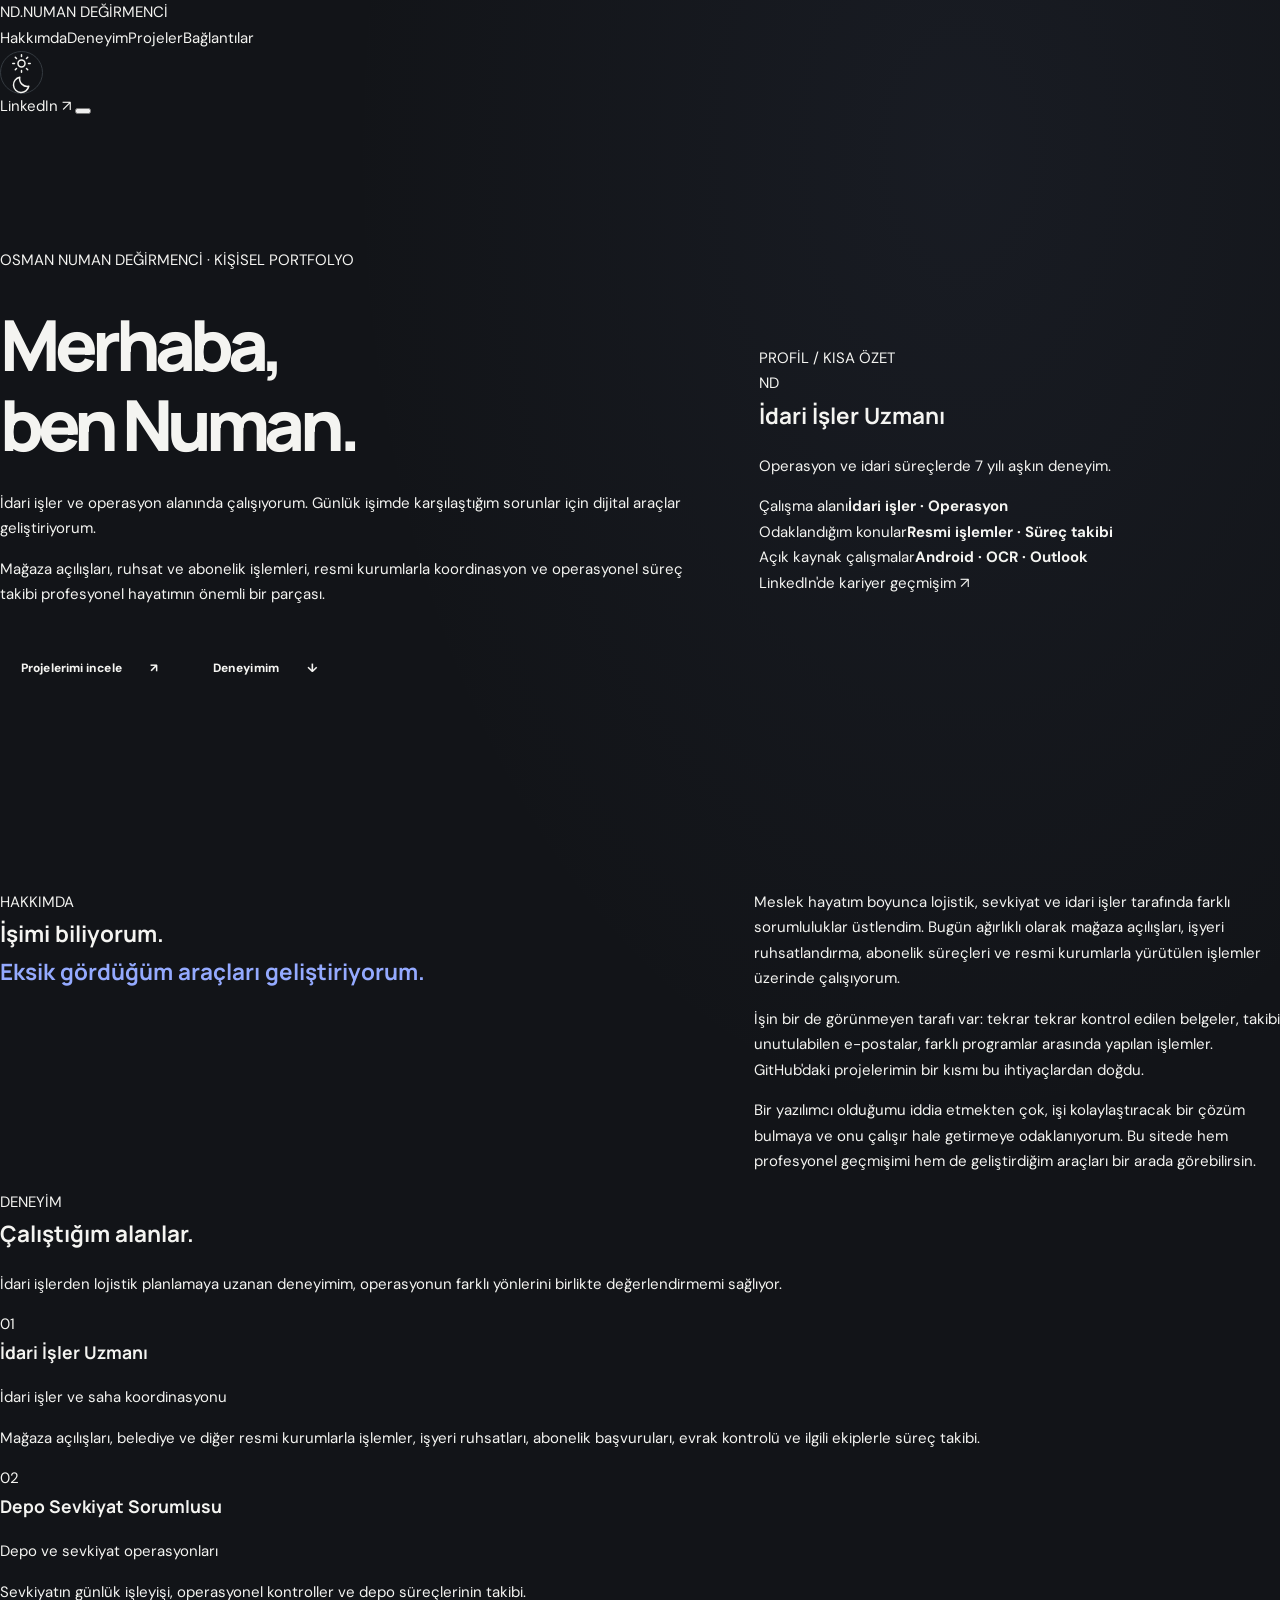
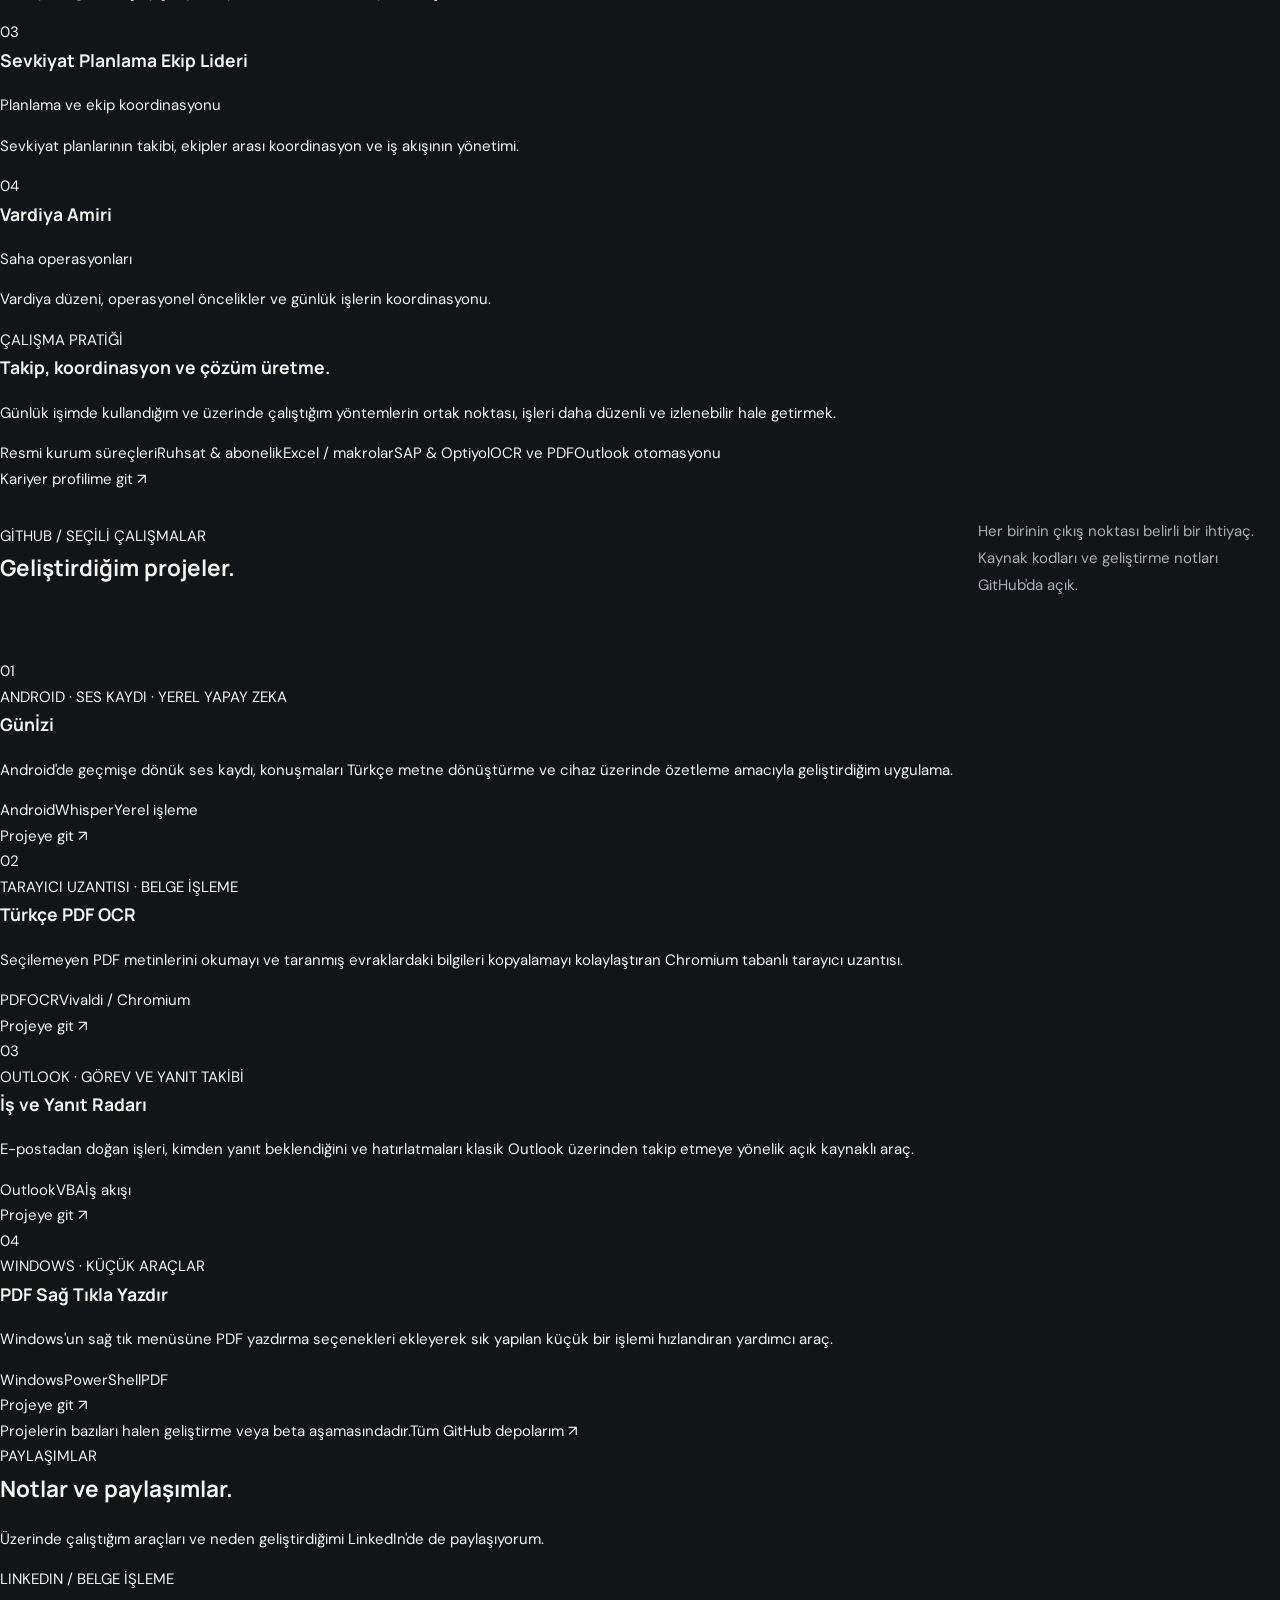
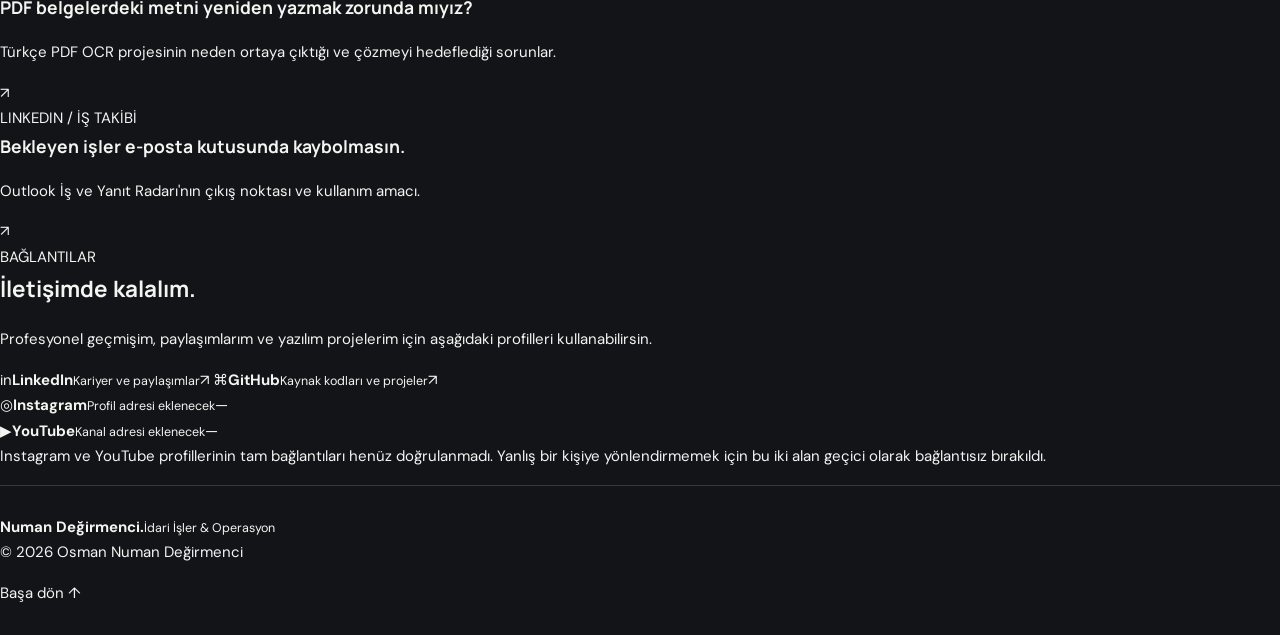
==== commit bbe263aa: "redesign: natural professional portfolio with social profiles and real career details" ====
--- a/index.html
+++ b/index.html
@@ -1,160 +1,145 @@
 <!doctype html>
-<html lang="tr">
+<html lang="tr" data-theme="dark">
 <head>
   <meta charset="utf-8">
   <meta name="viewport" content="width=device-width, initial-scale=1">
+  <meta name="theme-color" content="#0d1218">
   <meta name="color-scheme" content="dark light">
-  <meta name="theme-color" content="#121418">
-  <meta name="description" content="Osman Numan Değirmenci — İdari İşler Uzmanı. Mağaza açılışları, ruhsatlandırma, resmi kurum ilişkileri, saha operasyonları ve iş akışı otomasyonu. Deneyim, projeler ve LinkedIn paylaşımları.">
+  <meta name="description" content="Osman Numan Değirmenci. İdari işler, mağaza açılışları, resmi kurum süreçleri, operasyon ve bu süreçler için geliştirdiğim açık kaynaklı dijital araçlar.">
   <meta property="og:type" content="website">
-  <meta property="og:title" content="Osman Numan Değirmenci | Operasyon & Dijital Çözümler">
-  <meta property="og:description" content="Mağaza açılışları, resmi kurum süreçleri, operasyon yönetimi ve gerçek ihtiyaçlardan doğan açık kaynaklı dijital araçlar.">
+  <meta property="og:title" content="Numan Değirmenci — İdari İşler ve Dijital Projeler">
+  <meta property="og:description" content="İdari işler ve operasyon alanındaki deneyimim, geliştirdiğim araçlar ve yayınladığım projeler.">
   <meta property="og:url" content="https://numandegirmenci.github.io/">
+  <link rel="canonical" href="https://numandegirmenci.github.io/">
   <meta name="robots" content="index,follow">
-  <link rel="canonical" href="https://numandegirmenci.github.io/">
-  
+  <link rel="icon" href="./favicon.svg" type="image/svg+xml">
   <link rel="preconnect" href="https://fonts.googleapis.com">
   <link rel="preconnect" href="https://fonts.gstatic.com" crossorigin>
   <link href="https://fonts.googleapis.com/css2?family=DM+Sans:wght@400;500;600;700&family=Manrope:wght@400;500;600;700;800&display=swap" rel="stylesheet">
-  <link rel="icon" href="./favicon.svg" type="image/svg+xml">
-  <title>Osman Numan Değirmenci — Portfolyo</title>
-  <script>try{document.documentElement.dataset.theme=localStorage.getItem('nd-theme-v3')||'dark'}catch(e){document.documentElement.dataset.theme='dark'}</script>
+  <title>Numan Değirmenci — Kişisel Web Sitesi</title>
+  <script>try { document.documentElement.dataset.theme = localStorage.getItem('nd-theme-v4') || 'dark' } catch(e) { document.documentElement.dataset.theme = 'dark' }</script>
   <link rel="stylesheet" href="./styles.css">
+  <script src="./app.js" defer></script>
 </head>
 <body>
-  <a class="skip" href="#main">İçeriğe geç</a>
-  <header class="header" id="top">
-    <div class="shell nav">
-      <a class="wordmark" href="#top" aria-label="Ana sayfa"><span class="wordmark-box">ND<span>.</span></span><span class="wordmark-name">OSMAN NUMAN<br>DEĞİRMENCİ</span></a>
-      <nav id="menu" class="menu" aria-label="Sayfa menüsü">
-        <a href="#hakkimda">Hakkımda</a>
-        <a href="#deneyim">Deneyim</a>
-        <a href="#uzmanlik">Uzmanlık</a>
-        <a href="#projeler">Projeler</a>
-        <a href="#iletisim">İletişim</a>
+  <a class="skip" href="#icerik">İçeriğe geç</a>
+  <header class="topbar" id="ust">
+    <div class="container header-inner">
+      <a class="brand" href="#ust" aria-label="Numan Değirmenci - Ana sayfa"><span class="brand-mark">ND<span>.</span></span><span class="brand-name">NUMAN DEĞİRMENCİ</span></a>
+      <nav class="site-nav" id="nav" aria-label="Ana menü">
+        <a href="#hakkimda">Hakkımda</a><a href="#deneyim">Deneyim</a><a href="#projeler">Projeler</a><a href="#baglantilar">Bağlantılar</a>
       </nav>
-      <div class="nav-tools">
-        <button class="theme-toggle" id="themeBtn" type="button" aria-label="Koyu temaya geç" title="Temayı değiştir">
-          <svg class="icon-moon" viewBox="0 0 24 24" aria-hidden="true"><path d="M20.5 13.5A8.7 8.7 0 0 1 10.5 3.5a8.8 8.8 0 1 0 10 10Z"/></svg>
-          <svg class="icon-sun" viewBox="0 0 24 24" aria-hidden="true"><circle cx="12" cy="12" r="4"/><path d="M12 2v2m0 16v2M2 12h2m16 0h2M4.9 4.9l1.4 1.4m11.4 11.4 1.4 1.4M4.9 19.1l1.4-1.4m11.4-11.4 1.4-1.4"/></svg>
+      <div class="header-tools">
+        <button type="button" class="theme-toggle" id="themeToggle" aria-label="Açık temaya geç" title="Temayı değiştir">
+          <svg class="sun" viewBox="0 0 24 24" aria-hidden="true"><circle cx="12" cy="12" r="4"/><path d="M12 2v2m0 16v2M4.9 4.9l1.4 1.4m11.4 11.4 1.4 1.4M2 12h2m16 0h2M4.9 19.1l1.4-1.4m11.4-11.4 1.4-1.4"/></svg>
+          <svg class="moon" viewBox="0 0 24 24" aria-hidden="true"><path d="M20.3 14A8.8 8.8 0 0 1 10 3.7 8.8 8.8 0 1 0 20.3 14Z"/></svg>
         </button>
-        <a class="nav-github" href="https://github.com/numandegirmenci" target="_blank" rel="noopener noreferrer">GitHub <span aria-hidden="true">↗</span></a>
-        <button id="menuBtn" type="button" class="menu-button" aria-expanded="false" aria-controls="menu" aria-label="Menüyü aç"><span></span><span></span></button>
+        <a class="header-link" href="https://www.linkedin.com/in/numandegirmencii/" target="_blank" rel="noopener noreferrer">LinkedIn <span aria-hidden="true">↗</span></a>
+        <button class="menu-toggle" type="button" id="menuToggle" aria-controls="nav" aria-expanded="false" aria-label="Menüyü aç"><span></span><span></span></button>
       </div>
     </div>
   </header>
 
-  <main id="main">
-    <section class="hero shell" aria-labelledby="hero-title">
-      <div class="hero-main">
-        <div class="hero-label"><span class="status-circle"></span> İDARİ İŞLER <span class="slash">/</span> SAHA OPERASYONLARI <span class="slash">/</span> OTOMASYON</div>
-        <h1 id="hero-title">Süreçleri<br>yönetiyorum<span class="period">.</span><br><em>Çözümleri<br>geliştiriyorum.</em></h1>
-        <p class="hero-summary">Merhaba, ben <strong>Osman Numan Değirmenci.</strong> Mağaza açılışları, ruhsatlandırma, resmi kurum ilişkileri ve operasyonel iş takibinde edindiğim deneyimi; tekrarlayan işleri azaltan dijital araçlara dönüştürüyorum.</p>
+  <main id="icerik">
+    <section class="hero container" aria-labelledby="heroTitle">
+      <div class="hero-content">
+        <div class="eyebrow"><span class="eyebrow-line"></span> OSMAN NUMAN DEĞİRMENCİ <span class="dot-sep">·</span> KİŞİSEL PORTFOLYO</div>
+        <h1 id="heroTitle">Merhaba,<br>ben <span>Numan.</span></h1>
+        <p class="hero-subtitle">İdari işler ve operasyon alanında çalışıyorum. Günlük işimde karşılaştığım sorunlar için dijital araçlar geliştiriyorum.</p>
+        <p class="hero-detail">Mağaza açılışları, ruhsat ve abonelik işlemleri, resmi kurumlarla koordinasyon ve operasyonel süreç takibi profesyonel hayatımın önemli bir parçası.</p>
         <div class="hero-actions">
-          <a class="btn btn-dark" href="#projeler">Çalışmalarımı incele <span aria-hidden="true">↗</span></a>
-          <a class="btn btn-quiet" href="#deneyim">Kariyer yolculuğum <span aria-hidden="true">↓</span></a>
+          <a class="btn btn-primary" href="#projeler">Projelerimi incele <span aria-hidden="true">↗</span></a>
+          <a class="btn btn-secondary" href="#deneyim">Deneyimim <span aria-hidden="true">↓</span></a>
         </div>
       </div>
-      <aside class="hero-side" aria-label="Çalışma yaklaşımı">
-        <div class="hero-side-top"><span>BAKIŞ AÇIM</span><span>01 / 03</span></div>
-        <div class="process-visual" aria-hidden="true">
-          <div class="process-ring ring-one"></div><div class="process-ring ring-two"></div>
-          <span class="process-symbol">N<span>/</span>D</span>
-          <span class="process-orbit process-orbit-a"></span><span class="process-orbit process-orbit-b"></span>
+      <aside class="hero-panel" aria-label="Kısa profil özeti">
+        <div class="panel-head"><span>PROFİL / KISA ÖZET</span><span class="panel-head-indicator" aria-hidden="true"></span></div>
+        <div class="panel-body"><span class="profile-avatar" aria-hidden="true">ND</span><h2>İdari İşler Uzmanı</h2><p>Operasyon ve idari süreçlerde 7 yılı aşkın deneyim.</p></div>
+        <div class="profile-facts">
+          <div><span>Çalışma alanı</span><strong>İdari işler · Operasyon</strong></div>
+          <div><span>Odaklandığım konular</span><strong>Resmi işlemler · Süreç takibi</strong></div>
+          <div><span>Açık kaynak çalışmalar</span><strong>Android · OCR · Outlook</strong></div>
         </div>
-        <div class="hero-side-bottom"><span>İHTİYAÇ</span><span class="process-line" aria-hidden="true"></span><span>FİKİR</span><span class="process-line" aria-hidden="true"></span><span>ÇÖZÜM</span></div>
+        <a class="panel-bottom" href="https://www.linkedin.com/in/numandegirmencii/" target="_blank" rel="noopener noreferrer">LinkedIn'de kariyer geçmişim <span aria-hidden="true">↗</span></a>
       </aside>
-      <div class="scroll-cue"><span></span> AŞAĞI KAYDIR</div>
     </section>
 
-    <section class="ticker" aria-label="Çalışma alanlarım"><div class="shell ticker-inner"><span>MAĞAZA AÇILIŞLARI</span><b>✳</b><span>RUHSAT VE RESMİ KURUMLAR</span><b>✳</b><span>LOJİSTİK OPERASYONLARI</span><b>✳</b><span>İŞ AKIŞI OTOMASYONU</span></div></section>
-
-    <section id="hakkimda" class="section about shell">
-      <div class="section-label">01 <span>/</span> HAKKIMDA</div>
-      <div class="about-grid">
-        <h2>İşin mutfağını<br>bilmek, <span>doğru çözümü</span><br>tasarlamayı sağlar.</h2>
-        <div class="about-text">
-          <p>İdari işler ve operasyon alanında 7 yılı aşkın deneyime sahibim. Mağaza açılışları ve kapanışlarında belediye, vergi dairesi, ticaret odası ve diğer resmi kurumlarla yürütülen işlemler; işyeri ruhsatları, abonelikler ve evrak koordinasyonu temel çalışma alanlarım.</p>
-          <p>Kariyerimin lojistik tarafında vardiya, depo sevkiyat ve sevkiyat planlama süreçlerinde de sorumluluk aldım. Bugün hem bu operasyonel birikimi hem de Excel, SAP, süreç iyileştirme ve otomasyon yaklaşımını kullanarak günlük iş yükünü azaltacak çözümler geliştirmeye odaklanıyorum.</p>
-          <a href="#deneyim" class="inline-link">Kariyer deneyimimi gör <span aria-hidden="true">↗</span></a>
-        </div>
-      </div>
-      <div class="facts">
-        <div><strong>7<span>+</span></strong><p>Yıllık operasyon ve<br>idari işler deneyimi</p></div>
-        <div><strong>04</strong><p>Herkese açık<br>GitHub projesi</p></div>
-        <div class="fact-quote"><span>“</span><p>Kullanışlı bir çözüm, en karmaşık görünen işi bile sadeleştirebilir.</p></div>
-      </div>
-    </section>
-
-    <section id="deneyim" class="section career-section">
-      <div class="shell">
-        <div class="section-label">02 <span>/</span> KARİYER YOLCULUĞUM</div>
-        <div class="career-heading"><div><h2>Operasyonun farklı<br><span>katmanlarından geldim.</span></h2><p>İdari işler ve saha koordinasyonundan depo-sevkiyat operasyonlarına uzanan tecrübem, dijital projelerimin gerçek iş süreçlerine dayanmasını sağlıyor.</p></div><a class="inline-link" href="https://www.linkedin.com/in/numandegirmencii/" target="_blank" rel="noopener noreferrer">LinkedIn profilim <span aria-hidden="true">↗</span></a></div>
-        <div class="career-layout">
-          <div class="career-timeline" aria-label="Mesleki roller">
-            <article class="career-role"><div class="role-index">01</div><div><span class="role-category">İDARİ İŞLER · SAHA OPERASYONLARI</span><h3>İdari İşler Uzmanı</h3><p>Mağaza açılış ve kapanışları; işyeri ruhsatları, resmi kurum yazışmaları, elektrik-su-doğalgaz abonelikleri ve farklı birimler arasında evrak takibi.</p></div></article>
-            <article class="career-role"><div class="role-index">02</div><div><span class="role-category">DEPO · OPERASYON</span><h3>Depo Sevkiyat Sorumlusu</h3><p>Depodan çıkan ürünlerin sevkiyat süreçleri, operasyonel kontroller ve iş akışının takibi.</p></div></article>
-            <article class="career-role"><div class="role-index">03</div><div><span class="role-category">LOJİSTİK · PLANLAMA</span><h3>Sevkiyat Planlama Ekip Lideri</h3><p>Sevkiyat planlarının koordinasyonu ve ekipler arası iş akışının yönetimi.</p></div></article>
-            <article class="career-role"><div class="role-index">04</div><div><span class="role-category">SAHA · EKİP YÖNETİMİ</span><h3>Vardiya Amiri</h3><p>Vardiya düzeni, günlük iş takibi ve operasyonun sürekliliği.</p></div></article>
-          </div>
-          <aside class="career-note"><span class="career-note-kicker">BİRLİKTE KULLANDIĞIM ALANLAR</span><h3>Süreç bilgisi<br>+ doğru araçlar.</h3><p>Saha deneyimimi veri takibi ve basit otomasyonlarla destekliyorum. Amaç, işin kimin üzerinde beklediğini ve sıradaki adımı daha görünür kılmak.</p><div class="career-tags"><span>SAP</span><span>Optiyol</span><span>Excel / makrolar</span><span>Kaizen · A3 · QCC</span><span>Resmi evrak takibi</span></div></aside>
+    <section id="hakkimda" class="section-wrap">
+      <div class="container about-grid">
+        <div class="section-heading"><span class="section-kicker">HAKKIMDA</span><h2>İşimi biliyorum.<br><span>Eksik gördüğüm araçları geliştiriyorum.</span></h2></div>
+        <div class="prose">
+          <p>Meslek hayatım boyunca lojistik, sevkiyat ve idari işler tarafında farklı sorumluluklar üstlendim. Bugün ağırlıklı olarak mağaza açılışları, işyeri ruhsatlandırma, abonelik süreçleri ve resmi kurumlarla yürütülen işlemler üzerinde çalışıyorum.</p>
+          <p>İşin bir de görünmeyen tarafı var: tekrar tekrar kontrol edilen belgeler, takibi unutulabilen e-postalar, farklı programlar arasında yapılan işlemler. GitHub'daki projelerimin bir kısmı bu ihtiyaçlardan doğdu.</p>
+          <p>Bir yazılımcı olduğumu iddia etmekten çok, işi kolaylaştıracak bir çözüm bulmaya ve onu çalışır hale getirmeye odaklanıyorum. Bu sitede hem profesyonel geçmişimi hem de geliştirdiğim araçları bir arada görebilirsin.</p>
         </div>
       </div>
     </section>
 
-    <section id="uzmanlik" class="section expertise">
-      <div class="shell">
-        <div class="section-label">03 <span>/</span> UZMANLIK</div>
-        <div class="expertise-header"><h2>Birbirini besleyen<br>iki çalışma alanı.</h2><p>Saha deneyimi ve dijital merak aynı yerde buluştuğunda, günlük hayatta uygulanabilen çözümler ortaya çıkıyor.</p></div>
-        <div class="expertise-grid">
-          <article class="expertise-card"><div class="expertise-heading"><span class="expertise-icon" aria-hidden="true">⌁</span><span class="expertise-count">01</span></div><h3>İdari işler &amp; resmi süreçler</h3><p>Mağaza açılışı için gerekli ruhsat, belediye başvurusu, abonelik, evrak ve kurum koordinasyonunu tek bir iş akışı olarak yönetmek.</p><div class="chips"><span>Belediye &amp; ruhsat</span><span>Vergi / ticaret odası</span><span>Elektrik / su / doğalgaz</span><span>Mağaza açılışları</span></div></article>
-          <article class="expertise-card"><div class="expertise-heading"><span class="expertise-icon" aria-hidden="true">◫</span><span class="expertise-count">02</span></div><h3>İş akışı &amp; dijital çözümler</h3><p>Belge okuma, e-posta üzerinden iş takibi ve uzun kayıtları anlamlandırma gibi zaman alan işlemleri yerel, kullanışlı araçlarla kolaylaştırmak.</p><div class="chips"><span>PDF / OCR</span><span>Outlook &amp; VBA</span><span>Android &amp; yerel AI</span><span>İş akışı otomasyonu</span></div></article>
+    <section class="section-wrap experience-section" id="deneyim">
+      <div class="container">
+        <div class="section-heading narrow"><span class="section-kicker">DENEYİM</span><h2>Çalıştığım alanlar.</h2><p>İdari işlerden lojistik planlamaya uzanan deneyimim, operasyonun farklı yönlerini birlikte değerlendirmemi sağlıyor.</p></div>
+        <div class="experience-layout">
+          <div class="career-list">
+            <article class="career-item"><div class="career-icon" aria-hidden="true">01</div><div><h3>İdari İşler Uzmanı</h3><p class="career-scope">İdari işler ve saha koordinasyonu</p><p>Mağaza açılışları, belediye ve diğer resmi kurumlarla işlemler, işyeri ruhsatları, abonelik başvuruları, evrak kontrolü ve ilgili ekiplerle süreç takibi.</p></div></article>
+            <article class="career-item"><div class="career-icon" aria-hidden="true">02</div><div><h3>Depo Sevkiyat Sorumlusu</h3><p class="career-scope">Depo ve sevkiyat operasyonları</p><p>Sevkiyatın günlük işleyişi, operasyonel kontroller ve depo süreçlerinin takibi.</p></div></article>
+            <article class="career-item"><div class="career-icon" aria-hidden="true">03</div><div><h3>Sevkiyat Planlama Ekip Lideri</h3><p class="career-scope">Planlama ve ekip koordinasyonu</p><p>Sevkiyat planlarının takibi, ekipler arası koordinasyon ve iş akışının yönetimi.</p></div></article>
+            <article class="career-item"><div class="career-icon" aria-hidden="true">04</div><div><h3>Vardiya Amiri</h3><p class="career-scope">Saha operasyonları</p><p>Vardiya düzeni, operasyonel öncelikler ve günlük işlerin koordinasyonu.</p></div></article>
+          </div>
+          <aside class="toolkit">
+            <span class="tiny-heading">ÇALIŞMA PRATİĞİ</span>
+            <h3>Takip, koordinasyon ve çözüm üretme.</h3>
+            <p>Günlük işimde kullandığım ve üzerinde çalıştığım yöntemlerin ortak noktası, işleri daha düzenli ve izlenebilir hale getirmek.</p>
+            <div class="toolkit-grid"><span>Resmi kurum süreçleri</span><span>Ruhsat &amp; abonelik</span><span>Excel / makrolar</span><span>SAP &amp; Optiyol</span><span>OCR ve PDF</span><span>Outlook otomasyonu</span></div>
+            <a href="https://www.linkedin.com/in/numandegirmencii/" target="_blank" rel="noopener noreferrer">Kariyer profilime git <span aria-hidden="true">↗</span></a>
+          </aside>
         </div>
       </div>
     </section>
 
-    <section id="projeler" class="section projects shell">
-      <div class="section-label">04 <span>/</span> SEÇİLİ ÇALIŞMALAR</div>
-      <div class="projects-heading"><h2>Fikirden uygulamaya.<br><span>Gerçek projeler.</span></h2><p>Yazılımlar, sahada karşılaştığım belirli bir soruna yanıt vermek için doğdu. Her projenin kaynak kodu, sınırlamaları ve gelişim notları GitHub üzerinde.</p></div>
-      <div class="project-list">
-        <article class="project project-featured">
-          <div class="project-illustration ill-gunizi" aria-hidden="true"><div class="ill-heading">GÜNİZİ <span>ANDROID</span></div><div class="waveform"><i></i><i></i><i></i><i></i><i></i><i></i><i></i><i></i><i></i><i></i><i></i><i></i><i></i><i></i><i></i><i></i><i></i><i></i><i></i><i></i></div><div class="ill-gunizi-bottom"><span>◉ YEREL KAYIT</span><span>SES → METİN → ÖZET</span></div></div>
-          <div class="project-info"><div class="project-small"><span>01 / ÖNE ÇIKAN PROJE</span><span>ANDROID · YEREL YAPAY ZEKA</span></div><h3>Günİzi</h3><p>Android için geçmişe dönük ses kaydı, Türkçe konuşma dökümü ve cihaz içinde yapay zeka destekli özet hazırlamaya odaklanan uygulama.</p><div class="project-keywords"><span>Ses işleme</span><span>Türkçe konuşma</span><span>Yerel analiz</span></div><a href="https://github.com/numandegirmenci/gunizi-android" target="_blank" rel="noopener noreferrer" class="project-action">GitHub'da incele <span aria-hidden="true">↗</span></a></div>
-        </article>
-        <article class="project">
-          <div class="project-illustration ill-ocr" aria-hidden="true"><div class="paper-stack"><div class="paper back"></div><div class="paper front"><span>PDF / OCR</span><b></b><i></i><i></i><i></i><div class="paper-grid"><span></span><span></span><span></span><span></span><span></span><span></span></div></div></div><div class="ocr-sticker">TÜRKÇE OCR <span>✓</span></div></div>
-          <div class="project-info"><div class="project-small"><span>02 / TARAYICI UZANTISI</span><span>CHROMIUM · OCR</span></div><h3>Türkçe PDF OCR</h3><p>Vivaldi ve Chromium tabanlı tarayıcılarda PDF'leri, taranmış metinleri ve belgelerdeki tabloları incelemeyi kolaylaştıran uzantı.</p><div class="project-keywords"><span>PDF</span><span>Metin tanıma</span><span>Tablo analizi</span></div><a href="https://github.com/numandegirmenci/vivaldi-turkce-pdf-ocr" target="_blank" rel="noopener noreferrer" class="project-action">GitHub'da incele <span aria-hidden="true">↗</span></a></div>
-        </article>
-        <article class="project">
-          <div class="project-illustration ill-radar" aria-hidden="true"><div class="radar-window"><div class="radar-top"><span>İş Masam</span><span>•••</span></div><div class="radar-cols"><span>YAPILACAK</span><span>YANIT BEKLEYEN</span></div><div class="radar-rows"><div><b></b><i></i><span>AÇIK</span></div><div><b></b><i></i><span>BEKLİYOR</span></div><div><b></b><i></i><span>AÇIK</span></div></div></div></div>
-          <div class="project-info"><div class="project-small"><span>03 / MASAÜSTÜ ARACI</span><span>OUTLOOK · VBA</span></div><h3>Outlook İş ve Yanıt Radarı</h3><p>Gelen ve gönderilen yazışmalardan doğan görevleri, beklenen yanıtları ve açık işleri Outlook içinde izlemeyi amaçlayan çalışma aracı.</p><div class="project-keywords"><span>Görev takibi</span><span>Outlook</span><span>İş akışı</span></div><a href="https://github.com/numandegirmenci/outlook-is-yanit-radari" target="_blank" rel="noopener noreferrer" class="project-action">GitHub'da incele <span aria-hidden="true">↗</span></a></div>
-        </article>
-        <article class="project">
-          <div class="project-illustration ill-print" aria-hidden="true"><div class="file-illustration"><span>PDF</span><i></i><i></i><i></i></div><div class="context-menu"><div>⎙ &nbsp; Yazdır (Varsayılan)</div><div class="context-selected">▣ &nbsp; Yazıcı Seç <span>↗</span></div></div></div>
-          <div class="project-info"><div class="project-small"><span>04 / WINDOWS ARACI</span><span>POWERSHELL · PDF</span></div><h3>PDF Sağ Tıkla Yazdır</h3><p>Windows'ta PDF dosyalarının varsayılan uygulamasını değiştirmeden sağ tık menüsüne pratik yazdırma seçenekleri ekleyen küçük araç.</p><div class="project-keywords"><span>Windows</span><span>Verimlilik</span><span>PDF</span></div><a href="https://github.com/numandegirmenci/windows-pdf-sag-tik-yazdir" target="_blank" rel="noopener noreferrer" class="project-action">GitHub'da incele <span aria-hidden="true">↗</span></a></div>
-        </article>
-      </div>
-      <div class="projects-bottom"><p>Projelerin gelişim sürecini, kaynak kodlarını ve yayın notlarını GitHub'dan takip edebilirsin.</p><a href="https://github.com/numandegirmenci?tab=repositories" target="_blank" rel="noopener noreferrer" class="inline-link">Bütün projeler <span aria-hidden="true">↗</span></a></div>
-    </section>
-
-    <section id="paylasimlar" class="section linkedin-section">
-      <div class="shell">
-        <div class="section-label">05 <span>/</span> LINKEDIN PAYLAŞIMLARIMDAN</div>
-        <div class="linkedin-head"><h2>Teknolojiyi neden<br><span>iş akışlarına taşıyorum?</span></h2><p>Paylaştığım projeler aynı ihtiyaca odaklanıyor: evrak ve e-posta trafiğinde tekrar eden adımları azaltmak, kullanılan verinin kontrolünü elde tutmak ve mevcut çalışma ortamında pratik çözümler üretmek.</p></div>
-        <div class="post-grid">
-          <article class="post-card"><div class="post-eyebrow"><span>01 / BELGE İŞLEME</span><span>LINKEDIN ↗</span></div><h3>PDF belgelerden metin almak neden zaman kaybettiriyor?</h3><p>Sözleşme, ruhsat ve taranmış belgelerde metni seçmek, kopyalamak ve yeniden yazmamak için geliştirdiğim Türkçe PDF OCR yaklaşımı.</p><ul><li>Metin içeren sayfayı koruma, gerektiğinde OCR</li><li>Belgeyi harici OCR sunucusuna göndermeme hedefi</li><li>İş hayatındaki manuel aktarımı azaltma</li></ul><a class="post-link" href="https://tr.linkedin.com/posts/numandegirmencii_github-numandegirmencivivaldi-turkce-pdf-ocr-activity-7527848549980467200-11rt" target="_blank" rel="noopener noreferrer">LinkedIn gönderisini oku <span aria-hidden="true">↗</span></a></article>
-          <article class="post-card"><div class="post-eyebrow"><span>02 / E-POSTA TAKİBİ</span><span>LINKEDIN ↗</span></div><h3>Yanıt bekleyen işler e-posta kutusunda kaybolmasın.</h3><p>Kurumsal bilgisayarlarda ek bir takip platformuna ihtiyaç duymadan, klasik Outlook içinden açık işleri ve beklenen yanıtları yönetme fikri.</p><ul><li>Gelen ve giden yazışmadan iş kaydı</li><li>Beklenen yanıt, hatırlatma ve açık işler</li><li>Otomatik gönderim yerine kontrol edilen taslaklar</li></ul><a class="post-link" href="https://tr.linkedin.com/posts/numandegirmencii_github-numandegirmencioutlook-is-yanit-radari-activity-7528598576713785345-GK5Q" target="_blank" rel="noopener noreferrer">LinkedIn gönderisini oku <span aria-hidden="true">↗</span></a></article>
+    <section class="section-wrap projects-section" id="projeler">
+      <div class="container">
+        <div class="projects-heading"><div class="section-heading"><span class="section-kicker">GİTHUB / SEÇİLİ ÇALIŞMALAR</span><h2>Geliştirdiğim projeler.</h2></div><p>Her birinin çıkış noktası belirli bir ihtiyaç. Kaynak kodları ve geliştirme notları GitHub'da açık.</p></div>
+        <div class="projects-list">
+          <article class="project-row">
+            <div class="project-num">01</div><div class="project-main"><div class="project-category">ANDROID · SES KAYDI · YEREL YAPAY ZEKA</div><h3>Günİzi</h3><p>Android'de geçmişe dönük ses kaydı, konuşmaları Türkçe metne dönüştürme ve cihaz üzerinde özetleme amacıyla geliştirdiğim uygulama.</p><div class="project-tags"><span>Android</span><span>Whisper</span><span>Yerel işleme</span></div></div><a href="https://github.com/numandegirmenci/gunizi-android" target="_blank" rel="noopener noreferrer" class="project-open" aria-label="Günİzi projesini GitHub'da aç">Projeye git <span aria-hidden="true">↗</span></a>
+          </article>
+          <article class="project-row">
+            <div class="project-num">02</div><div class="project-main"><div class="project-category">TARAYICI UZANTISI · BELGE İŞLEME</div><h3>Türkçe PDF OCR</h3><p>Seçilemeyen PDF metinlerini okumayı ve taranmış evraklardaki bilgileri kopyalamayı kolaylaştıran Chromium tabanlı tarayıcı uzantısı.</p><div class="project-tags"><span>PDF</span><span>OCR</span><span>Vivaldi / Chromium</span></div></div><a href="https://github.com/numandegirmenci/vivaldi-turkce-pdf-ocr" target="_blank" rel="noopener noreferrer" class="project-open" aria-label="Türkçe PDF OCR projesini GitHub'da aç">Projeye git <span aria-hidden="true">↗</span></a>
+          </article>
+          <article class="project-row">
+            <div class="project-num">03</div><div class="project-main"><div class="project-category">OUTLOOK · GÖREV VE YANIT TAKİBİ</div><h3>İş ve Yanıt Radarı</h3><p>E-postadan doğan işleri, kimden yanıt beklendiğini ve hatırlatmaları klasik Outlook üzerinden takip etmeye yönelik açık kaynaklı araç.</p><div class="project-tags"><span>Outlook</span><span>VBA</span><span>İş akışı</span></div></div><a href="https://github.com/numandegirmenci/outlook-is-yanit-radari" target="_blank" rel="noopener noreferrer" class="project-open" aria-label="Outlook İş ve Yanıt Radarı projesini GitHub'da aç">Projeye git <span aria-hidden="true">↗</span></a>
+          </article>
+          <article class="project-row">
+            <div class="project-num">04</div><div class="project-main"><div class="project-category">WINDOWS · KÜÇÜK ARAÇLAR</div><h3>PDF Sağ Tıkla Yazdır</h3><p>Windows'un sağ tık menüsüne PDF yazdırma seçenekleri ekleyerek sık yapılan küçük bir işlemi hızlandıran yardımcı araç.</p><div class="project-tags"><span>Windows</span><span>PowerShell</span><span>PDF</span></div></div><a href="https://github.com/numandegirmenci/windows-pdf-sag-tik-yazdir" target="_blank" rel="noopener noreferrer" class="project-open" aria-label="PDF Sağ Tıkla Yazdır projesini GitHub'da aç">Projeye git <span aria-hidden="true">↗</span></a>
+          </article>
         </div>
-        <p class="post-note">Bu çalışmaların bazıları beta aşamasındadır. Kurulum, uyumluluk ve bilinen sınırlar ilgili GitHub depolarında açıklanır.</p>
+        <div class="projects-footer"><span>Projelerin bazıları halen geliştirme veya beta aşamasındadır.</span><a href="https://github.com/numandegirmenci?tab=repositories" target="_blank" rel="noopener noreferrer">Tüm GitHub depolarım <span aria-hidden="true">↗</span></a></div>
       </div>
     </section>
 
-    <section class="section approach" aria-labelledby="approach-title"><div class="shell approach-grid"><div><div class="section-label">06 <span>/</span> ÇALIŞMA BİÇİMİ</div><h2 id="approach-title">Önce problemi<br>anlamak.</h2><p>Sahadaki deneyimimi geliştirirken tek bir prensibi benimsiyorum: İyi bir çözüm, kullanan kişinin işini gerçekten kolaylaştırmalı.</p></div><div class="steps"><div><span>01</span><div><strong>Gözlemle</strong><p>Tekrar eden sorunu ve işin gerçek akışını anla.</p></div></div><div><span>02</span><div><strong>Basitleştir</strong><p>En az adımla işe yarayan bir yöntem geliştir.</p></div></div><div><span>03</span><div><strong>Geliştir</strong><p>Gerçek kullanım ve geri bildirimle iyileştir.</p></div></div></div></div></section>
+    <section class="section-wrap writing-section" id="yazilar">
+      <div class="container"><div class="section-heading narrow"><span class="section-kicker">PAYLAŞIMLAR</span><h2>Notlar ve paylaşımlar.</h2><p>Üzerinde çalıştığım araçları ve neden geliştirdiğimi LinkedIn'de de paylaşıyorum.</p></div>
+        <div class="writing-grid">
+          <a class="writing-card" href="https://tr.linkedin.com/posts/numandegirmencii_github-numandegirmencivivaldi-turkce-pdf-ocr-activity-7527848549980467200-11rt" target="_blank" rel="noopener noreferrer"><div><span class="writing-category">LINKEDIN / BELGE İŞLEME</span><h3>PDF belgelerdeki metni yeniden yazmak zorunda mıyız?</h3><p>Türkçe PDF OCR projesinin neden ortaya çıktığı ve çözmeyi hedeflediği sorunlar.</p></div><span class="writing-arrow" aria-hidden="true">↗</span></a>
+          <a class="writing-card" href="https://tr.linkedin.com/posts/numandegirmencii_github-numandegirmencioutlook-is-yanit-radari-activity-7528598576713785345-GK5Q" target="_blank" rel="noopener noreferrer"><div><span class="writing-category">LINKEDIN / İŞ TAKİBİ</span><h3>Bekleyen işler e-posta kutusunda kaybolmasın.</h3><p>Outlook İş ve Yanıt Radarı'nın çıkış noktası ve kullanım amacı.</p></div><span class="writing-arrow" aria-hidden="true">↗</span></a>
+        </div>
+      </div>
+    </section>
 
-    <section id="iletisim" class="contact shell"><div class="section-label">07 <span>/</span> İLETİŞİM</div><h2>Yeni bir fikir mi var?<br><em>Konuşalım.</em></h2><p>Mağaza açılışları, resmi kurum işlemleri, operasyon yönetimi veya geliştirdiğim açık kaynaklı araçlar hakkında bağlantı kurmak istersen LinkedIn üzerinden bana ulaşabilir, projelerimi GitHub üzerinden inceleyebilirsin.</p><div class="contact-actions"><a href="https://www.linkedin.com/in/numandegirmencii/" target="_blank" rel="noopener noreferrer" class="btn btn-dark">LinkedIn ile iletişime geç <span aria-hidden="true">↗</span></a><a href="https://github.com/numandegirmenci" target="_blank" rel="noopener noreferrer" class="btn btn-outline">GitHub projelerim <span aria-hidden="true">↗</span></a><button type="button" id="copyProfile" class="btn btn-outline">GitHub bağlantısını kopyala <span aria-hidden="true">⧉</span></button></div><small>Projeler bağımsız kişisel çalışmalardır. Resmi kurum veya işveren adına hizmet, taahhüt veya temsil sunmaz.</small></section>
+    <section id="baglantilar" class="section-wrap connect-section">
+      <div class="container">
+        <div class="connect-intro"><span class="section-kicker">BAĞLANTILAR</span><h2>İletişimde kalalım.</h2><p>Profesyonel geçmişim, paylaşımlarım ve yazılım projelerim için aşağıdaki profilleri kullanabilirsin.</p></div>
+        <div class="social-grid">
+          <a class="social-card" href="https://www.linkedin.com/in/numandegirmencii/" target="_blank" rel="noopener noreferrer"><span class="social-icon linkedin" aria-hidden="true">in</span><span class="social-copy"><strong>LinkedIn</strong><small>Kariyer ve paylaşımlar</small></span><span class="social-arrow" aria-hidden="true">↗</span></a>
+          <a class="social-card" href="https://github.com/numandegirmenci" target="_blank" rel="noopener noreferrer"><span class="social-icon github" aria-hidden="true">⌘</span><span class="social-copy"><strong>GitHub</strong><small>Kaynak kodları ve projeler</small></span><span class="social-arrow" aria-hidden="true">↗</span></a>
+          <div class="social-card pending" data-social="instagram" aria-label="Instagram: profil bağlantısı henüz eklenmedi"><span class="social-icon instagram" aria-hidden="true">◎</span><span class="social-copy"><strong>Instagram</strong><small>Profil adresi eklenecek</small></span><span class="pending-label">—</span></div>
+          <div class="social-card pending" data-social="youtube" aria-label="YouTube: kanal bağlantısı henüz eklenmedi"><span class="social-icon youtube" aria-hidden="true">▶</span><span class="social-copy"><strong>YouTube</strong><small>Kanal adresi eklenecek</small></span><span class="pending-label">—</span></div>
+        </div>
+        <p class="social-help">Instagram ve YouTube profillerinin tam bağlantıları henüz doğrulanmadı. Yanlış bir kişiye yönlendirmemek için bu iki alan geçici olarak bağlantısız bırakıldı.</p>
+      </div>
+    </section>
   </main>
-  <footer class="footer"><div class="shell footer-grid"><a href="#top" class="footer-logo">ND<span>.</span></a><span>© <span id="year">2026</span> Osman Numan Değirmenci</span><div><a href="https://www.linkedin.com/in/numandegirmencii/" target="_blank" rel="noopener noreferrer">LinkedIn ↗</a><a href="https://github.com/numandegirmenci" target="_blank" rel="noopener noreferrer">GitHub ↗</a><a href="#top">Yukarı ↑</a></div></div></footer>
-  <div role="status" aria-live="polite" class="toast" id="toast"></div>
-  <script src="./app.js" defer></script>
+
+  <footer class="footer"><div class="container footer-inner"><div class="footer-brand"><strong>Numan Değirmenci<span>.</span></strong><small>İdari İşler &amp; Operasyon</small></div><p>© <span id="year">2026</span> Osman Numan Değirmenci</p><a href="#ust">Başa dön ↑</a></div></footer>
 </body>
 </html>
--- a/styles.css
+++ b/styles.css
@@ -17,3 +17,44 @@
 @media(max-width:900px){.shell{width:min(100% - 56px,740px)}.nav{min-height:72px}.menu{position:absolute;top:71px;right:0;left:0;display:none;flex-direction:column;gap:0;background:var(--bg);border-bottom:1px solid var(--line);padding:13px 28px;box-shadow:var(--elevation);align-items:stretch;margin:0}.menu.open{display:flex}.menu a{padding:13px 4px;font-size:14px}.menu-button{display:flex;flex-direction:column;justify-content:center;align-items:center;gap:6px;height:43px;width:43px;background:transparent;border:1px solid var(--line);border-radius:50%}.menu-button span{width:19px;height:2px;background:var(--ink);border-radius:2px}.hero{grid-template-columns:1fr;min-height:0;gap:60px;padding:80px 0 90px}.hero h1{font-size:clamp(55px,8vw,80px)}.hero-side{min-height:400px}.hero-side:before{display:none}.hero-side .process-ring{width:285px;height:285px}.hero-side .ring-two{width:214px;height:214px}.scroll-cue{bottom:24px}.ticker-inner{flex-wrap:wrap;gap:18px 28px;padding:25px 0;justify-content:center;min-height:unset}.about-grid,.expertise-header,.projects-heading,.approach-grid{display:block}.about-text{margin-top:29px}.facts{grid-template-columns:1fr 1fr;gap:25px}.fact-quote{display:none}.expertise-header>p,.projects-heading p{max-width:570px;margin-top:23px}.expertise-grid{gap:15px}.expertise-card{padding:26px}.project{gap:28px;grid-template-columns:.9fr 1.1fr}.project-illustration{height:275px}.project-info h3{font-size:31px}.project-info>p{font-size:13px}.project-keywords{margin-bottom:19px}.approach-grid .steps{margin-top:45px}.contact{padding-top:90px;padding-bottom:95px}}
 @media(max-width:660px){.shell{width:calc(100% - 36px)}.nav-github{display:none}.wordmark-box{font-size:27px}.wordmark-name{font-size:8px;padding-left:12px}.hero{padding-top:62px;gap:50px}.hero-label{font-size:9px;letter-spacing:1px}.hero h1{font-size:clamp(42px,10vw,62px);letter-spacing:-3.5px;margin:24px 0}.hero-summary{font-size:14px}.hero-actions{flex-direction:column;align-items:stretch;max-width:380px}.hero-side{min-height:324px;padding:20px}.process-visual{min-height:218px}.process-ring{max-width:220px;max-height:220px}.ring-two{max-width:166px;max-height:166px}.process-symbol{font-size:74px}.process-orbit-a{top:30px;right:calc(50% - 74px)}.process-orbit-b{left:calc(50% - 95px);bottom:25px}.hero-side-top,.hero-side-bottom{font-size:9px}.ticker-inner{gap:11px 18px}.ticker span{font-size:9px;letter-spacing:.8px}.ticker b{font-size:12px}.section{padding-top:83px;padding-bottom:83px}.section h2{font-size:clamp(32px,8vw,45px);letter-spacing:-2px}.about-grid{margin-top:24px}.about-text p{font-size:14px}.facts{margin-top:43px}.facts strong{font-size:42px}.facts>div{gap:12px}.facts p{font-size:10px}.expertise-grid{grid-template-columns:1fr;margin-top:35px}.expertise-card{min-height:0;padding:26px}.expertise-card h3{font-size:20px}.projects-heading{margin-bottom:32px}.project{display:flex;flex-direction:column;align-items:stretch;gap:27px;padding:30px 0 35px}.project-illustration{height:265px}.project-info h3{margin:16px 0 10px;font-size:28px}.project-info>p{font-size:14px}.project-keywords{margin-bottom:21px}.project-small{font-size:9px}.projects-bottom{flex-direction:column;align-items:flex-start}.approach-grid>div:first-child>p{font-size:14px}.steps>div{gap:15px;grid-template-columns:40px 1fr}.contact h2{font-size:clamp(46px,12vw,70px);letter-spacing:-3px}.contact-actions{display:flex;flex-direction:column;max-width:390px}.footer-grid{flex-wrap:wrap}.footer-grid>span{order:3;width:100%;text-align:center}.ill-ocr .paper-stack{transform:rotate(-6deg) translateY(18px) scale(.9)}.context-menu{right:4%}.project-illustration.ill-gunizi{height:260px}}
 @media(prefers-reduced-motion:reduce){html{scroll-behavior:auto}*,*:before,*:after{transition:none!important;animation:none!important}}
+
+/* v3 — Kariyer ve LinkedIn içeriği */
+.career-section{border-top:1px solid var(--line);border-bottom:1px solid var(--line);background:var(--card)}
+.career-heading{display:flex;align-items:end;justify-content:space-between;gap:32px;margin:26px 0 54px}
+.career-heading h2,.linkedin-head h2{font-size:clamp(35px,4.45vw,60px);letter-spacing:-3px;line-height:1.16;margin:0}
+.career-heading h2 span,.linkedin-head h2 span{color:var(--muted)}
+.career-heading p{max-width:620px;color:var(--muted);font-size:15px;line-height:1.85;margin:23px 0 0}
+.career-heading .inline-link{white-space:nowrap;flex-shrink:0;margin-bottom:6px}
+.career-layout{display:grid;grid-template-columns:minmax(0,1.3fr) minmax(260px,.7fr);gap:40px}
+.career-timeline{border-top:1px solid var(--line)}
+.career-role{display:grid;grid-template-columns:44px 1fr;gap:24px;border-bottom:1px solid var(--line);padding:27px 0}
+.role-index{font-size:11px;font-weight:800;color:var(--accent);padding-top:5px;letter-spacing:1px}
+.role-category,.career-note-kicker,.post-eyebrow{color:var(--soft);font-size:10px;font-weight:800;letter-spacing:1.25px}
+.career-role h3{font-size:21px;letter-spacing:-.7px;margin:6px 0 7px}
+.career-role p{font-size:13px;line-height:1.8;color:var(--muted);margin:0;max-width:640px}
+.career-note{background:var(--bg);border:1px solid var(--line);border-radius:10px;padding:31px;align-self:start;position:sticky;top:106px}
+.career-note h3{font-size:27px;letter-spacing:-1.15px;line-height:1.25;margin:22px 0}
+.career-note p{color:var(--muted);font-size:13px;line-height:1.85}
+.career-tags{display:flex;flex-wrap:wrap;gap:8px;margin-top:27px}
+.career-tags span{border:1px solid var(--line);background:var(--card);color:var(--muted);font-size:11px;font-weight:700;padding:7px 10px;border-radius:5px}
+.linkedin-section{background:var(--card);border-top:1px solid var(--line);border-bottom:1px solid var(--line)}
+.linkedin-head{display:grid;grid-template-columns:1.1fr .9fr;gap:55px;align-items:end;margin:27px 0 42px}
+.linkedin-head>p{font-size:14px;line-height:1.85;color:var(--muted);margin:0 0 2px}
+.post-grid{display:grid;grid-template-columns:repeat(2,minmax(0,1fr));gap:22px}
+.post-card{display:flex;flex-direction:column;background:var(--bg);border:1px solid var(--line);border-radius:10px;padding:31px;transition:border-color .2s,transform .2s}
+.post-card:hover{border-color:var(--accent);transform:translateY(-3px)}
+.post-eyebrow{display:flex;justify-content:space-between;gap:18px}
+.post-eyebrow span:last-child{color:var(--accent)}
+.post-card h3{font-size:23px;line-height:1.36;letter-spacing:-.8px;margin:28px 0 15px;max-width:440px}
+.post-card p{color:var(--muted);font-size:13px;line-height:1.85;margin:0}
+.post-card ul{list-style:none;padding:0;margin:20px 0 24px;display:grid;gap:10px}
+.post-card li{font-size:12px;color:var(--muted);padding-left:20px;position:relative;line-height:1.55}
+.post-card li:before{content:"";position:absolute;left:0;top:7px;width:7px;height:7px;background:var(--accent);border-radius:50%}
+.post-link{font-size:12px;font-weight:800;color:var(--accent);margin-top:auto;display:flex;justify-content:space-between;align-items:center;border-top:1px solid var(--line);padding-top:18px}
+.post-link:hover{text-decoration:underline;text-underline-offset:3px}
+.post-note{margin:20px 0 0;font-size:11px;color:var(--soft);line-height:1.7}
+:root[data-theme="dark"] body{background-image:radial-gradient(ellipse 60% 32% at 75% 4%,rgba(105,124,175,.075),transparent 80%)}
+:root[data-theme="dark"] .career-note{box-shadow:0 25px 70px rgba(0,0,0,.12)}
+@media(max-width:1100px){.career-heading{align-items:start}.career-layout{gap:25px}.career-note{padding:25px}.career-heading .inline-link{margin-top:12px}}
+@media(max-width:900px){.career-heading{display:block}.career-heading .inline-link{margin-top:22px}.career-layout{grid-template-columns:1fr}.career-note{position:static;max-width:100%}.linkedin-head{grid-template-columns:1fr;gap:16px}}
+@media(max-width:660px){.career-heading{margin-bottom:32px}.career-heading h2,.linkedin-head h2{font-size:clamp(31px,8vw,43px);letter-spacing:-1.9px}.career-role{grid-template-columns:26px 1fr;gap:16px;padding:23px 0}.career-role h3{font-size:18px}.career-role p{font-size:12px}.career-note{padding:24px}.career-note h3{font-size:24px}.post-grid{grid-template-columns:1fr;gap:16px}.post-card{padding:24px}.post-card h3{font-size:21px;margin-top:20px}.post-eyebrow{font-size:9px;letter-spacing:.5px}.linkedin-head{margin-bottom:27px}.footer-grid>div{flex-wrap:wrap}}
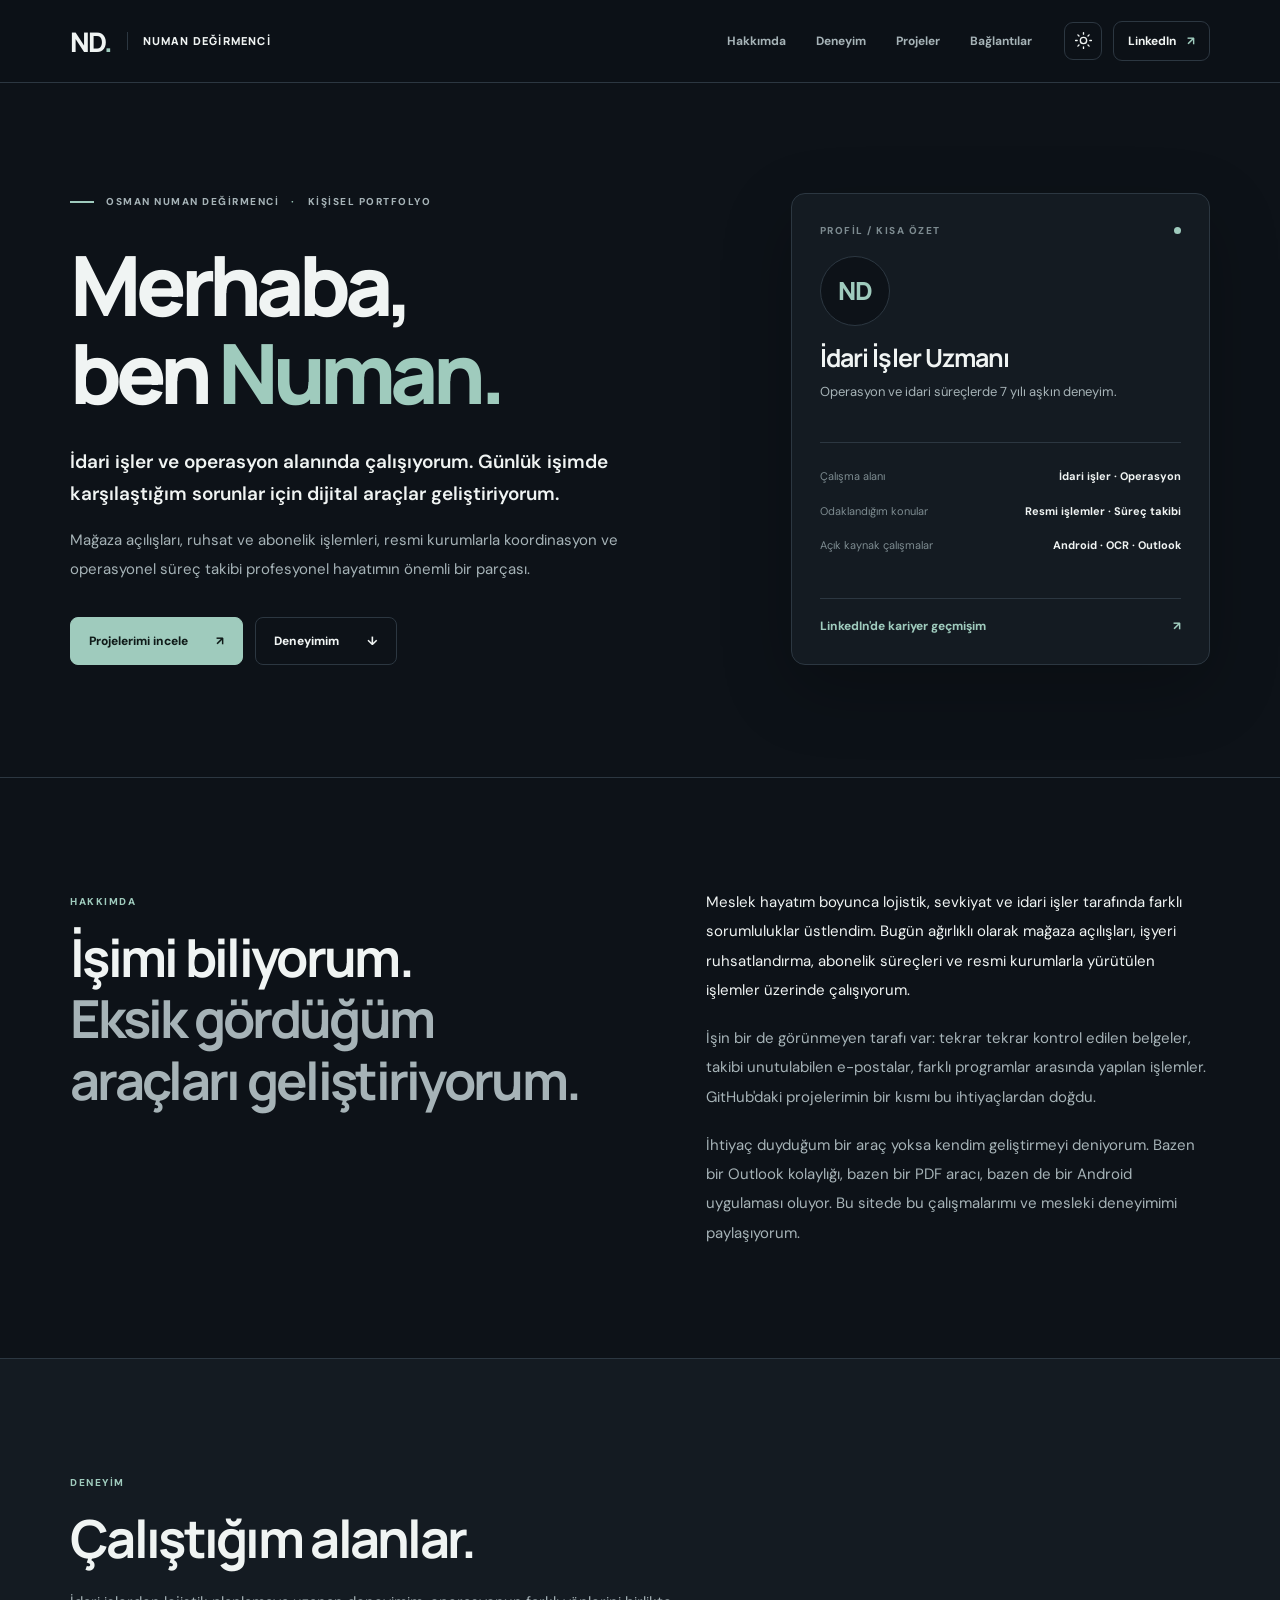
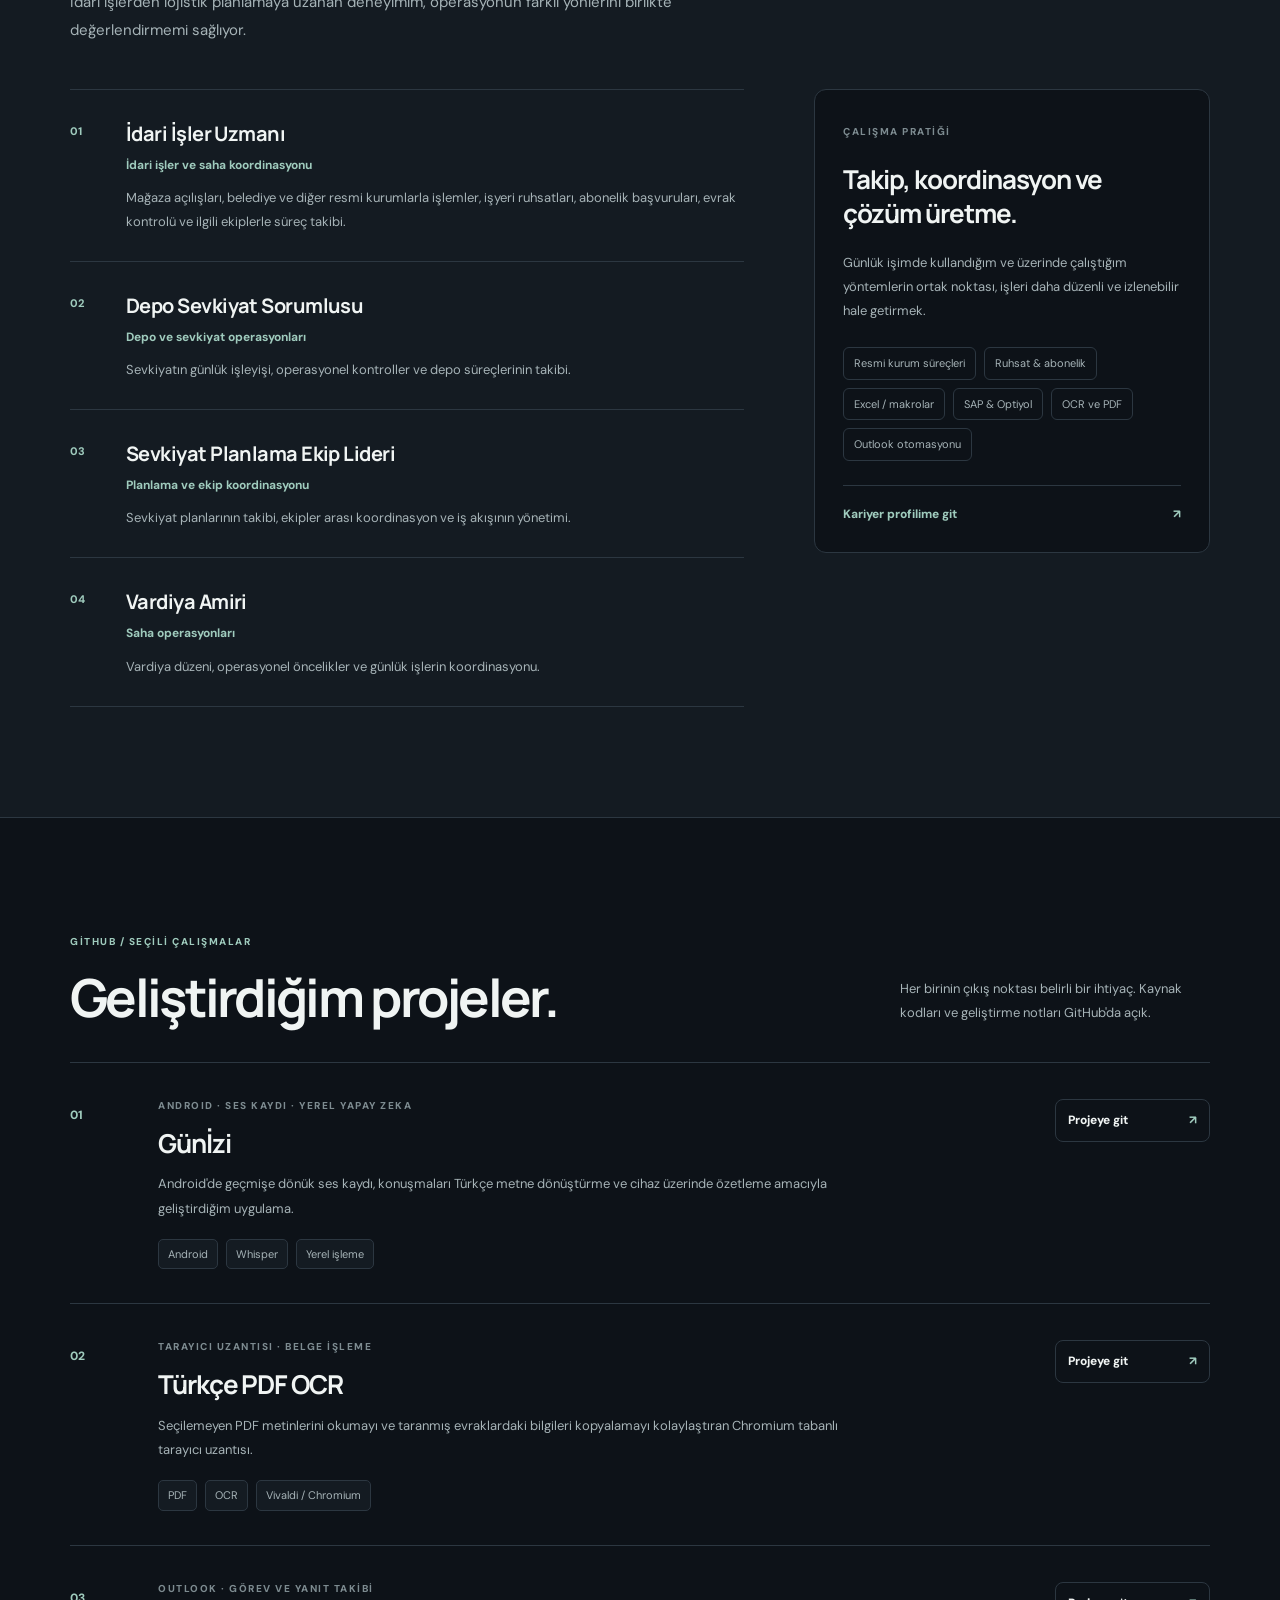
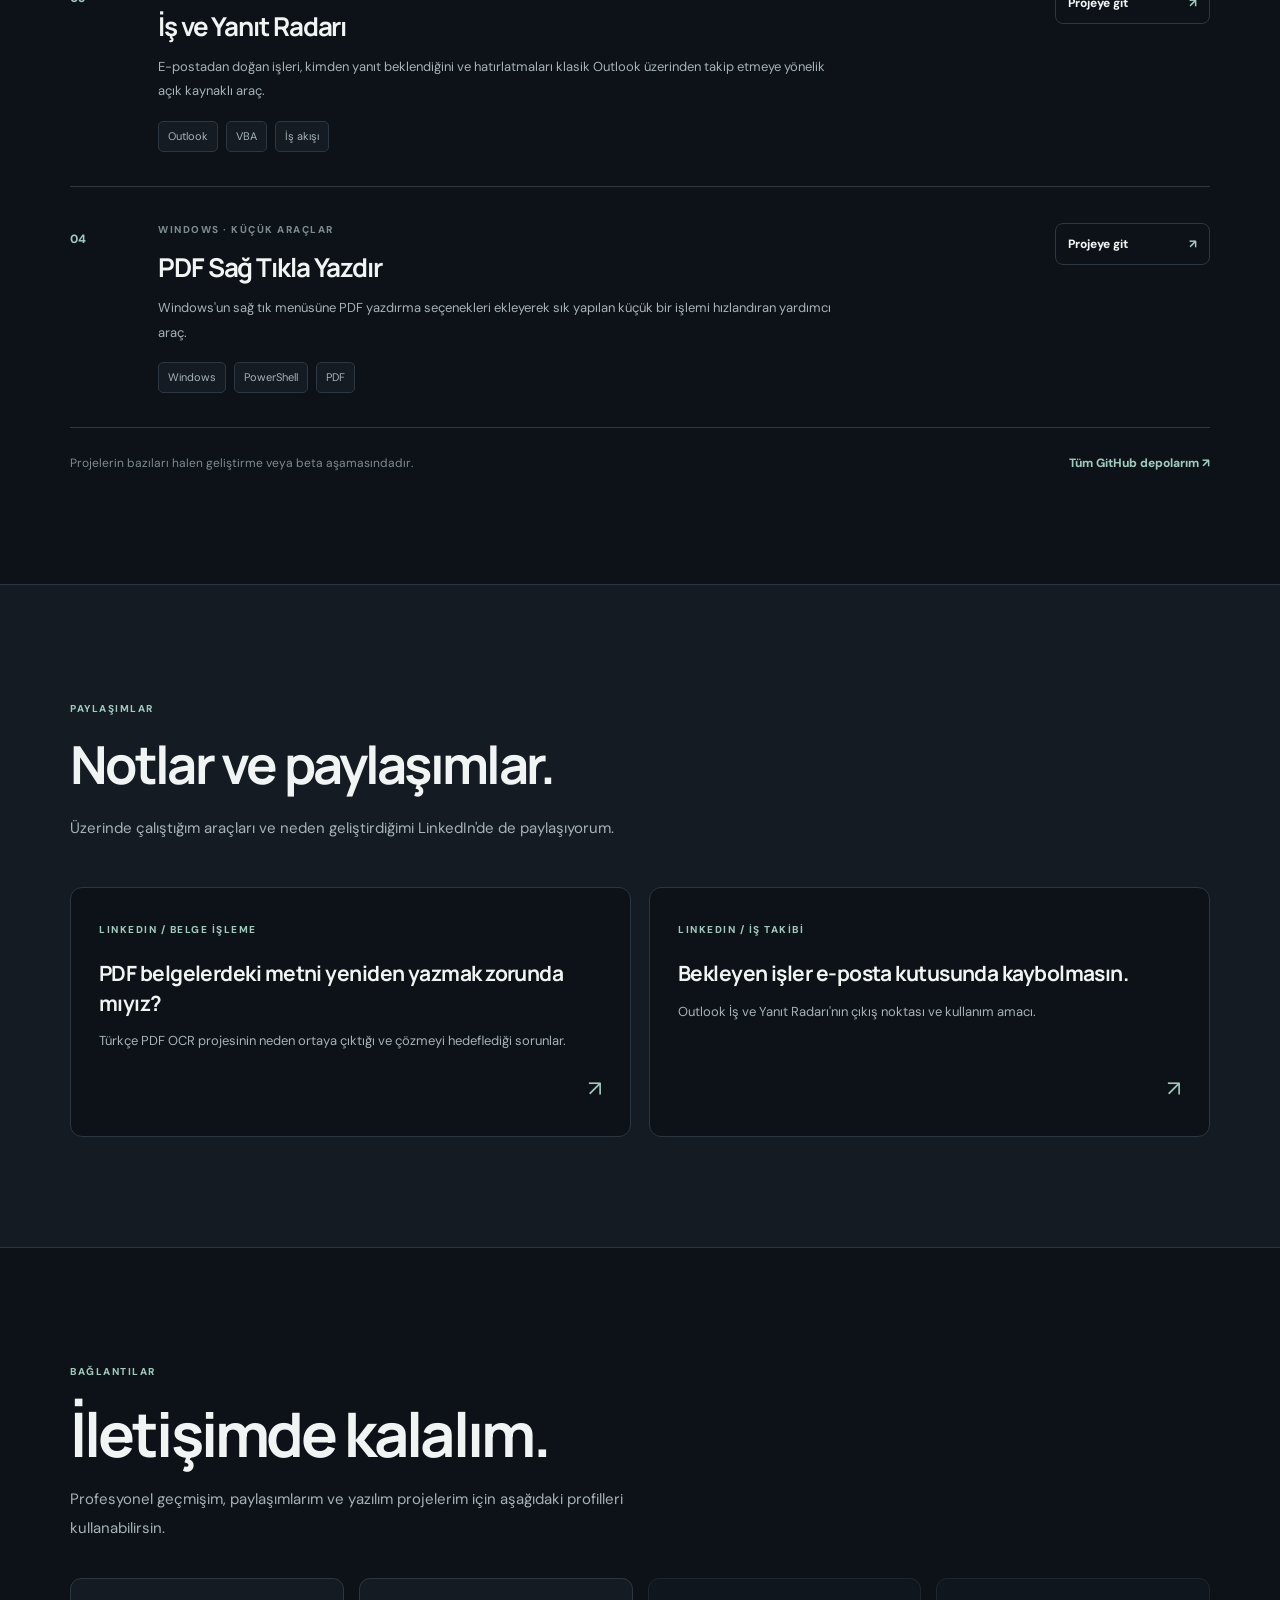
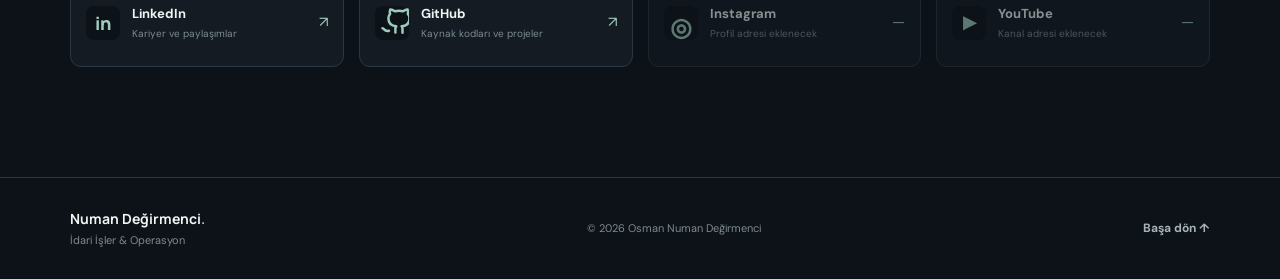
==== commit b9ad6f50: "polish: replace defensive copy and keep unverified social profiles off public site" ====
--- a/index.html
+++ b/index.html
@@ -70,7 +70,7 @@
         <div class="prose">
           <p>Meslek hayatım boyunca lojistik, sevkiyat ve idari işler tarafında farklı sorumluluklar üstlendim. Bugün ağırlıklı olarak mağaza açılışları, işyeri ruhsatlandırma, abonelik süreçleri ve resmi kurumlarla yürütülen işlemler üzerinde çalışıyorum.</p>
           <p>İşin bir de görünmeyen tarafı var: tekrar tekrar kontrol edilen belgeler, takibi unutulabilen e-postalar, farklı programlar arasında yapılan işlemler. GitHub'daki projelerimin bir kısmı bu ihtiyaçlardan doğdu.</p>
-          <p>Bir yazılımcı olduğumu iddia etmekten çok, işi kolaylaştıracak bir çözüm bulmaya ve onu çalışır hale getirmeye odaklanıyorum. Bu sitede hem profesyonel geçmişimi hem de geliştirdiğim araçları bir arada görebilirsin.</p>
+          <p>İhtiyaç duyduğum bir araç yoksa kendim geliştirmeyi deniyorum. Bazen bir Outlook kolaylığı, bazen bir PDF aracı, bazen de bir Android uygulaması oluyor. Bu sitede bu çalışmalarımı ve mesleki deneyimimi paylaşıyorum.</p>
         </div>
       </div>
     </section>
@@ -131,11 +131,10 @@
         <div class="connect-intro"><span class="section-kicker">BAĞLANTILAR</span><h2>İletişimde kalalım.</h2><p>Profesyonel geçmişim, paylaşımlarım ve yazılım projelerim için aşağıdaki profilleri kullanabilirsin.</p></div>
         <div class="social-grid">
           <a class="social-card" href="https://www.linkedin.com/in/numandegirmencii/" target="_blank" rel="noopener noreferrer"><span class="social-icon linkedin" aria-hidden="true">in</span><span class="social-copy"><strong>LinkedIn</strong><small>Kariyer ve paylaşımlar</small></span><span class="social-arrow" aria-hidden="true">↗</span></a>
-          <a class="social-card" href="https://github.com/numandegirmenci" target="_blank" rel="noopener noreferrer"><span class="social-icon github" aria-hidden="true">⌘</span><span class="social-copy"><strong>GitHub</strong><small>Kaynak kodları ve projeler</small></span><span class="social-arrow" aria-hidden="true">↗</span></a>
-          <div class="social-card pending" data-social="instagram" aria-label="Instagram: profil bağlantısı henüz eklenmedi"><span class="social-icon instagram" aria-hidden="true">◎</span><span class="social-copy"><strong>Instagram</strong><small>Profil adresi eklenecek</small></span><span class="pending-label">—</span></div>
-          <div class="social-card pending" data-social="youtube" aria-label="YouTube: kanal bağlantısı henüz eklenmedi"><span class="social-icon youtube" aria-hidden="true">▶</span><span class="social-copy"><strong>YouTube</strong><small>Kanal adresi eklenecek</small></span><span class="pending-label">—</span></div>
+          <a class="social-card" href="https://github.com/numandegirmenci" target="_blank" rel="noopener noreferrer"><span class="social-icon github" aria-hidden="true"><svg viewBox="0 0 24 24"><path d="M9 19c-4.2 1.3-4.2-2.3-6-2.3m12 4v-3.6c0-1.1.4-1.8.8-2.2-3.6-.4-7.3-1.7-7.3-7.5a5.9 5.9 0 0 1 1.6-4.1 5.4 5.4 0 0 1 .2-4s1.3-.4 4.2 1.6a14.7 14.7 0 0 1 7.6 0c2.9-2 4.2-1.6 4.2-1.6a5.4 5.4 0 0 1 .2 4 5.9 5.9 0 0 1 1.6 4.1c0 5.8-3.7 7.1-7.3 7.5.5.5.8 1.3.8 2.2V21" transform="translate(3,3) scale(.76)" stroke="currentColor" stroke-width="2.3" fill="none" stroke-linecap="round" stroke-linejoin="round"/></svg></span><span class="social-copy"><strong>GitHub</strong><small>Kaynak kodları ve projeler</small></span><span class="social-arrow" aria-hidden="true">↗</span></a>
+          <div class="social-card pending" data-social="instagram" hidden aria-label="Instagram bağlantısı bekleniyor"><span class="social-icon instagram" aria-hidden="true">◎</span><span class="social-copy"><strong>Instagram</strong><small>Profil adresi eklenecek</small></span><span class="pending-label">—</span></div>
+          <div class="social-card pending" data-social="youtube" hidden aria-label="YouTube bağlantısı bekleniyor"><span class="social-icon youtube" aria-hidden="true">▶</span><span class="social-copy"><strong>YouTube</strong><small>Kanal adresi eklenecek</small></span><span class="pending-label">—</span></div>
         </div>
-        <p class="social-help">Instagram ve YouTube profillerinin tam bağlantıları henüz doğrulanmadı. Yanlış bir kişiye yönlendirmemek için bu iki alan geçici olarak bağlantısız bırakıldı.</p>
       </div>
     </section>
   </main>
--- a/styles.css
+++ b/styles.css
@@ -1,60 +1,169 @@
-:root{--bg:#f8f8f5;--card:#fff;--card-alt:#f1f2ee;--ink:#171a1f;--muted:#656a70;--soft:#91969a;--line:#dfe1dd;--accent:#3155d8;--accent-soft:#e8eeff;--accent-ink:#fff;--image-text:#fff;--nav-bg:rgba(248,248,245,.94);--elevation:0 25px 60px rgba(18,24,30,.07)}
-:root[data-theme="dark"]{--bg:#121418;--card:#191d22;--card-alt:#21262c;--ink:#f4f4f1;--muted:#a9b0b5;--soft:#879198;--line:#343a40;--accent:#94aaff;--accent-soft:#292f42;--accent-ink:#111a37;--nav-bg:rgba(18,20,24,.94);--elevation:0 24px 60px rgba(0,0,0,.25)}
-*,*:before,*:after{box-sizing:border-box}html{scroll-behavior:smooth;scroll-padding-top:100px}body{margin:0;background:var(--bg);color:var(--ink);font:400 15px/1.7 'DM Sans',system-ui,-apple-system,Segoe UI,Arial,sans-serif;transition:background-color .25s,color .25s}a{color:inherit;text-decoration:none}button{font:inherit;cursor:pointer}svg{width:21px;height:21px;fill:none;stroke:currentColor;stroke-width:1.7;stroke-linecap:round;stroke-linejoin:round}::selection{background:var(--accent);color:#fff}a:focus-visible,button:focus-visible{outline:3px solid var(--accent);outline-offset:4px}h1,h2,h3,p{margin-top:0}h1,h2,h3,.wordmark,.footer-logo,.project-illustration{font-family:'Manrope',system-ui,Arial,sans-serif}.shell{width:min(1250px,calc(100% - 104px));margin-inline:auto}.skip{position:fixed;top:-70px;left:18px;background:var(--ink);color:var(--bg);padding:10px 16px;z-index:110}.skip:focus{top:12px}
-.header{position:sticky;top:0;z-index:50;background:var(--nav-bg);backdrop-filter:blur(18px);border-bottom:1px solid var(--line)}.nav{min-height:83px;display:flex;align-items:center;justify-content:space-between;gap:24px}.wordmark{display:flex;align-items:center;gap:16px;flex-shrink:0}.wordmark-box{font-size:30px;letter-spacing:-2.6px;font-weight:800;line-height:1}.wordmark-box span,.footer-logo span{color:var(--accent)}.wordmark-name{font-weight:800;font-size:9px;line-height:1.5;letter-spacing:1.4px;padding-left:15px;border-left:1px solid var(--line)}.menu{display:flex;align-items:center;gap:38px;margin-left:auto;margin-right:28px}.menu a{font-weight:700;font-size:12px;color:var(--muted);transition:color .2s}.menu a:hover{color:var(--accent)}.nav-tools{display:flex;align-items:center;gap:14px}.theme-toggle{width:43px;height:43px;display:grid;place-items:center;border:1px solid var(--line);border-radius:50%;background:transparent;color:var(--ink)}.icon-sun{display:none}:root[data-theme="dark"] .icon-sun{display:block}:root[data-theme="dark"] .icon-moon{display:none}.nav-github{font-size:12px;font-weight:800;border:1px solid var(--line);padding:11px 17px;border-radius:7px;white-space:nowrap}.nav-github:hover{border-color:var(--accent)}.nav-github span{color:var(--accent);margin-left:10px}.menu-button{display:none}
-.hero{display:grid;grid-template-columns:1.15fr .85fr;min-height:736px;position:relative;gap:55px;align-items:center;padding:78px 0 111px}.hero-main{padding-bottom:10px}.hero-label{display:flex;align-items:center;flex-wrap:wrap;gap:12px;font-size:10px;letter-spacing:1.8px;font-weight:800;color:var(--muted)}.status-circle{display:inline-block;width:8px;height:8px;border:2px solid var(--accent);background:var(--accent);border-radius:50%;box-shadow:0 0 0 4px var(--accent-soft)}.slash{color:var(--line)}.hero h1{font-weight:800;font-size:clamp(53px,5.5vw,83px);line-height:1.145;letter-spacing:-5.8px;margin:30px 0 26px}.hero h1 em{font-style:normal;color:var(--accent)}.period{color:var(--accent)}.hero-summary{max-width:505px;font-size:15px;color:var(--muted);line-height:1.9}.hero-summary strong{color:var(--ink)}.hero-actions{display:flex;gap:13px;flex-wrap:wrap;margin-top:35px}.btn{display:inline-flex;align-items:center;justify-content:space-between;gap:28px;min-height:51px;border-radius:7px;padding:13px 20px;border:1px solid transparent;font-size:12px;letter-spacing:.1px;font-weight:800;transition:transform .2s,background-color .2s}.btn:hover{transform:translateY(-3px)}.btn-dark{background:var(--ink);border-color:var(--ink);color:var(--bg)}.btn-dark:hover{background:var(--accent);border-color:var(--accent);color:var(--accent-ink)}.btn-quiet{background:transparent;color:var(--ink);border-color:var(--line)}.btn-quiet:hover,.btn-outline:hover{border-color:var(--accent)}.hero-side{min-height:423px;border:1px solid var(--line);background:var(--card);border-radius:5px;display:flex;flex-direction:column;justify-content:space-between;padding:29px;position:relative;box-shadow:var(--elevation)}.hero-side:before{content:'';position:absolute;inset:-16px 14px 16px -16px;border:1px solid var(--line);z-index:-1;border-radius:4px}.hero-side-top,.hero-side-bottom{display:flex;justify-content:space-between;align-items:center;gap:8px;font-size:10px;letter-spacing:1.3px;font-weight:800;color:var(--muted)}.hero-side-top span:last-child{color:var(--soft)}.process-visual{position:relative;min-height:290px;display:grid;place-items:center;overflow:hidden}.process-ring{border:1px solid var(--line);position:absolute;width:290px;height:290px;border-radius:50%}.ring-two{width:214px;height:214px;transform:rotate(-30deg);border-style:dashed}.process-ring:after{content:'';position:absolute;inset:35px;border:1px solid var(--line);border-radius:50%}.process-symbol{font-size:clamp(65px,8vw,112px);letter-spacing:-10px;position:relative;font-weight:800;z-index:1;color:var(--ink);line-height:1}.process-symbol span{font-weight:400;color:var(--accent);margin:0 2px}.process-orbit{position:absolute;width:15px;height:15px;border-radius:50%;background:var(--accent);border:4px solid var(--card);z-index:2}.process-orbit-a{top:43px;right:102px}.process-orbit-b{left:73px;bottom:45px;background:var(--ink)}.hero-side-bottom{color:var(--ink)}.process-line{width:30px;height:1px;background:var(--line);flex:1}.scroll-cue{position:absolute;bottom:39px;left:0;display:flex;align-items:center;gap:15px;color:var(--soft);letter-spacing:1.7px;font-size:10px;font-weight:800}.scroll-cue span{height:1px;width:40px;background:var(--accent)}
-.ticker{border-top:1px solid var(--line);border-bottom:1px solid var(--line);background:var(--card)}.ticker-inner{min-height:86px;display:flex;align-items:center;justify-content:space-between;gap:20px}.ticker span{font-size:11px;font-weight:800;letter-spacing:1.4px;color:var(--muted)}.ticker b{font-size:15px;font-weight:500;color:var(--accent)}
-.section{padding-top:130px;padding-bottom:130px}.section-label{font-size:11px;letter-spacing:1.8px;font-weight:800;color:var(--accent)}.section-label span{margin-inline:10px;color:var(--soft)}.about-grid{display:grid;grid-template-columns:1.1fr .9fr;gap:110px;margin-top:34px}.section h2,.contact h2{font-size:clamp(38px,4.5vw,61px);font-weight:800;line-height:1.23;letter-spacing:-3.2px;margin:0}.about-grid h2 span,.projects-heading h2 span{color:var(--accent)}.about-text{padding-top:4px}.about-text p{font-size:16px;color:var(--muted);line-height:1.95;margin-bottom:20px}.inline-link{font-size:12px;display:inline-flex;justify-content:space-between;gap:28px;align-items:center;font-weight:800;color:var(--ink);padding-bottom:9px;border-bottom:1px solid var(--ink);margin-top:15px;transition:gap .2s}.inline-link:hover{gap:37px;color:var(--accent);border-color:var(--accent)}.inline-link span{color:var(--accent)}.facts{display:grid;grid-template-columns:1fr 1fr 1.4fr;margin-top:83px;padding-top:26px;border-top:1px solid var(--line);gap:35px}.facts>div{display:flex;align-items:center;gap:22px}.facts strong{font-family:'Manrope';font-size:51px;line-height:1;font-weight:800;letter-spacing:-4px}.facts strong span{color:var(--accent)}.facts p{margin:0;color:var(--muted);font-size:12px;line-height:1.7}.fact-quote{border-left:1px solid var(--line);padding-left:30px}.fact-quote>span{font-size:49px;color:var(--accent);font-family:serif;line-height:1}.fact-quote p{font-style:italic;font-size:13px}
-.expertise{background:var(--card-alt);border-block:1px solid var(--line)}.expertise-header{display:flex;align-items:end;justify-content:space-between;gap:70px;margin-top:26px}.expertise-header>p{max-width:340px;color:var(--muted);font-size:15px;line-height:1.85;margin-bottom:7px}.expertise-grid{display:grid;grid-template-columns:1fr 1fr;gap:23px;margin-top:49px}.expertise-card{background:var(--card);border:1px solid var(--line);border-radius:4px;padding:36px;min-height:300px;display:flex;flex-direction:column}.expertise-heading{display:flex;align-items:center;justify-content:space-between}.expertise-icon{font:400 42px/1 'Manrope';color:var(--accent)}.expertise-count{font-size:10px;color:var(--soft);font-weight:800}.expertise-card h3{font-weight:800;font-size:22px;letter-spacing:-1px;line-height:1.3;margin:23px 0 9px}.expertise-card p{color:var(--muted);font-size:14px;line-height:1.8;max-width:440px}.chips,.project-keywords{display:flex;flex-wrap:wrap;gap:8px;margin-top:auto;padding-top:14px}.chips span{display:inline-flex;border:1px solid var(--line);background:var(--bg);padding:7px 11px;border-radius:4px;font-size:10px;color:var(--muted);font-weight:700}
-.projects-heading{display:flex;justify-content:space-between;align-items:end;gap:55px;margin:26px 0 53px}.projects-heading p{max-width:302px;margin:0 0 7px;color:var(--muted);font-size:15px;line-height:1.8}.project-list{border-top:1px solid var(--line)}.project{display:grid;grid-template-columns:.95fr 1.05fr;gap:70px;align-items:center;padding:45px 0;border-bottom:1px solid var(--line)}.project-illustration{height:300px;overflow:hidden;border-radius:5px;position:relative;display:flex;align-items:center;justify-content:center;isolation:isolate}.project-info{min-width:0}.project-small{display:flex;align-items:center;justify-content:space-between;flex-wrap:wrap;gap:10px;color:var(--soft);font-size:10px;letter-spacing:1px;font-weight:800}.project-info h3{font-size:clamp(27px,3vw,39px);letter-spacing:-1.6px;line-height:1.2;font-weight:800;margin:20px 0 16px}.project-info>p{font-size:15px;line-height:1.85;color:var(--muted);max-width:510px;margin-bottom:8px}.project-keywords{gap:15px;margin-top:6px;margin-bottom:31px}.project-keywords span{font-size:11px;color:var(--soft);font-weight:700}.project-keywords span+span:before{content:'·';margin-right:15px;color:var(--accent)}.project-action{display:inline-flex;align-items:center;justify-content:space-between;min-width:210px;gap:20px;padding-bottom:8px;border-bottom:1px solid var(--ink);font-size:12px;font-weight:800}.project-action span{color:var(--accent)}.project-action:hover{border-color:var(--accent);color:var(--accent)}.projects-bottom{padding-top:32px;display:flex;align-items:center;justify-content:space-between;gap:20px}.projects-bottom p{max-width:460px;color:var(--muted);font-size:13px;margin:0}.projects-bottom .inline-link{margin:0}
-.ill-gunizi{background:#142631;color:#fff;flex-direction:column;justify-content:space-between;padding:32px}.ill-gunizi:before{content:'';position:absolute;width:370px;height:370px;top:-200px;right:-80px;border:1px solid rgba(145,255,213,.16);border-radius:50%;box-shadow:0 0 0 60px rgba(145,255,213,.025),0 0 0 120px rgba(145,255,213,.018)}.ill-heading,.ill-gunizi-bottom{display:flex;justify-content:space-between;width:100%;align-items:center;position:relative;z-index:2}.ill-heading{font-size:12px;font-weight:800;letter-spacing:2px}.ill-heading span{font-size:9px;letter-spacing:1.5px;opacity:.6}.ill-gunizi-bottom{font-size:10px;font-weight:800;letter-spacing:1px;opacity:.84}.waveform{width:100%;height:110px;display:flex;align-items:center;justify-content:center;gap:5px;position:relative;z-index:2}.waveform i{flex:1;height:36px;max-width:12px;background:#8bdaba;border-radius:12px;opacity:.95}.waveform i:nth-child(4n+2){height:68px}.waveform i:nth-child(3n+1){height:94px}.waveform i:nth-child(5n){height:16px}.waveform i:nth-child(7n){height:104px}
-.ill-ocr{background:#e8e7f7}.paper-stack{position:relative;width:232px;height:224px;transform:rotate(-6deg) translateY(16px)}.paper{position:absolute;width:177px;height:220px;box-shadow:0 15px 30px rgba(31,27,63,.15);border-radius:3px}.paper.back{right:0;top:-9px;background:#d1cce9;transform:rotate(12deg)}.paper.front{left:5px;top:4px;background:#fff;padding:21px;color:#393352}.paper.front>span{font-size:13px;font-weight:800;letter-spacing:1px}.paper.front>b{display:block;width:64px;height:5px;background:#8281ab;margin:21px 0 14px}.paper.front>i{display:block;width:100%;height:4px;background:#dcdde9;margin-top:9px}.paper.front>i:nth-of-type(2){width:73%}.paper-grid{display:grid;grid-template-columns:1fr 1fr;gap:2px;margin-top:16px}.paper-grid span{height:14px;background:#f0eff8;border:1px solid #dedceb}.ocr-sticker{position:absolute;right:34px;bottom:38px;background:#443984;color:white;font-size:9px;letter-spacing:1px;font-weight:800;padding:12px 13px;transform:rotate(6deg);box-shadow:0 10px 25px rgba(40,34,83,.22)}.ocr-sticker span{margin-left:12px;color:#d5ffbc}
-.ill-radar{background:#dceaf5}.radar-window{width:77%;height:212px;background:white;box-shadow:14px 22px 45px rgba(32,74,111,.2);border-radius:6px;transform:rotate(4deg) translateY(12px);overflow:hidden;color:#263d59}.radar-top{height:46px;background:#1b466d;display:flex;align-items:center;justify-content:space-between;padding:0 20px;color:#fff;font-weight:800;font-size:13px}.radar-top span:last-child{letter-spacing:3px;color:#b4d4f0}.radar-cols{display:flex;gap:35px;padding:13px 18px 9px;font-size:9px;font-weight:800;color:#8195a6;border-bottom:1px solid #e4edf2}.radar-cols span:first-child{color:#1b466d}.radar-rows{padding:0 17px}.radar-rows>div{display:flex;gap:13px;align-items:center;height:36px;border-bottom:1px solid #e7edf0}.radar-rows b{width:9px;height:9px;border-radius:50%;background:#79b99a}.radar-rows>div:nth-child(2) b{background:#d6b774}.radar-rows i{flex:1;height:6px;border-radius:8px;background:#e0e9ef}.radar-rows span{font-size:9px;font-weight:700;color:#7293a9}
-.ill-print{background:#f2e5d9}.file-illustration{position:absolute;width:177px;height:222px;left:25%;top:20px;background:#fff;border-radius:4px;padding:29px 22px;color:#ad754a;transform:rotate(-7deg);box-shadow:14px 20px 33px rgba(108,73,51,.12)}.file-illustration span{font-size:25px;letter-spacing:-1px;font-weight:800;display:block;margin-bottom:25px}.file-illustration i{height:6px;display:block;background:#eee6df;margin-top:12px}.file-illustration i:last-child{width:70%}.context-menu{position:absolute;bottom:49px;right:9%;background:#fff;border-radius:6px;padding:9px;box-shadow:0 14px 40px rgba(88,60,42,.2);font:700 11px/1.3 'DM Sans',sans-serif;color:#42372c;transform:rotate(4deg)}.context-menu>div{padding:10px 13px;border-radius:4px}.context-selected{background:#f7ebde}.context-selected span{margin-left:20px;color:#b17d56}
-.approach{background:#1c263b;color:#fff}.approach .section-label{color:#9db5ff}.approach .section-label span{color:#69758c}.approach-grid{display:grid;grid-template-columns:1fr .9fr;gap:105px}.approach h2{margin-top:30px}.approach-grid>div:first-child>p{font-size:15px;color:#bfc8da;line-height:1.85;max-width:460px;margin:30px 0 0}.steps>div{display:grid;grid-template-columns:50px 1fr;gap:30px;padding:26px 0;border-bottom:1px solid rgba(255,255,255,.2)}.steps>div:first-child{padding-top:0}.steps>div>span{color:#9db5ff;font-size:11px;font-weight:800;letter-spacing:1px}.steps strong{display:block;font-size:21px;letter-spacing:-.5px}.steps p{color:#bfc8da;font-size:13px;margin:7px 0 0}
-.contact{padding-top:135px;padding-bottom:145px;position:relative}.contact h2{font-size:clamp(46px,6vw,84px);letter-spacing:-5px;line-height:1.12;margin:28px 0 26px}.contact h2 em{font-style:normal;color:var(--accent)}.contact>p{max-width:550px;color:var(--muted);font-size:16px;line-height:1.85}.contact-actions{display:flex;gap:13px;flex-wrap:wrap;margin-top:35px}.btn-outline{background:transparent;border-color:var(--line);color:var(--ink)}.contact>small{display:block;font-size:11px;color:var(--soft);margin-top:24px;max-width:565px;line-height:1.7}.footer{border-top:1px solid var(--line);padding:29px 0}.footer-grid{display:flex;align-items:center;justify-content:space-between;gap:26px}.footer-logo{font:800 30px/.9 'Manrope';letter-spacing:-2px}.footer-grid>span{font-size:11px;color:var(--soft)}.footer-grid>div{display:flex;gap:24px;font-size:12px;font-weight:800}.footer-grid>div a:hover{color:var(--accent)}.toast{position:fixed;left:50%;bottom:24px;transform:translate(-50%,28px);border-radius:7px;padding:13px 20px;background:var(--ink);color:var(--bg);opacity:0;pointer-events:none;transition:opacity .22s,transform .22s;z-index:100;font-size:12px;font-weight:700;box-shadow:var(--elevation);white-space:nowrap}.toast.show{opacity:1;transform:translate(-50%,0)}
-@media(max-width:1150px){.menu{gap:24px;margin-right:8px}.hero{gap:30px}.hero h1{font-size:clamp(49px,5.5vw,76px)}.about-grid{gap:55px}.project{gap:40px}.approach-grid{gap:50px}}
-@media(max-width:900px){.shell{width:min(100% - 56px,740px)}.nav{min-height:72px}.menu{position:absolute;top:71px;right:0;left:0;display:none;flex-direction:column;gap:0;background:var(--bg);border-bottom:1px solid var(--line);padding:13px 28px;box-shadow:var(--elevation);align-items:stretch;margin:0}.menu.open{display:flex}.menu a{padding:13px 4px;font-size:14px}.menu-button{display:flex;flex-direction:column;justify-content:center;align-items:center;gap:6px;height:43px;width:43px;background:transparent;border:1px solid var(--line);border-radius:50%}.menu-button span{width:19px;height:2px;background:var(--ink);border-radius:2px}.hero{grid-template-columns:1fr;min-height:0;gap:60px;padding:80px 0 90px}.hero h1{font-size:clamp(55px,8vw,80px)}.hero-side{min-height:400px}.hero-side:before{display:none}.hero-side .process-ring{width:285px;height:285px}.hero-side .ring-two{width:214px;height:214px}.scroll-cue{bottom:24px}.ticker-inner{flex-wrap:wrap;gap:18px 28px;padding:25px 0;justify-content:center;min-height:unset}.about-grid,.expertise-header,.projects-heading,.approach-grid{display:block}.about-text{margin-top:29px}.facts{grid-template-columns:1fr 1fr;gap:25px}.fact-quote{display:none}.expertise-header>p,.projects-heading p{max-width:570px;margin-top:23px}.expertise-grid{gap:15px}.expertise-card{padding:26px}.project{gap:28px;grid-template-columns:.9fr 1.1fr}.project-illustration{height:275px}.project-info h3{font-size:31px}.project-info>p{font-size:13px}.project-keywords{margin-bottom:19px}.approach-grid .steps{margin-top:45px}.contact{padding-top:90px;padding-bottom:95px}}
-@media(max-width:660px){.shell{width:calc(100% - 36px)}.nav-github{display:none}.wordmark-box{font-size:27px}.wordmark-name{font-size:8px;padding-left:12px}.hero{padding-top:62px;gap:50px}.hero-label{font-size:9px;letter-spacing:1px}.hero h1{font-size:clamp(42px,10vw,62px);letter-spacing:-3.5px;margin:24px 0}.hero-summary{font-size:14px}.hero-actions{flex-direction:column;align-items:stretch;max-width:380px}.hero-side{min-height:324px;padding:20px}.process-visual{min-height:218px}.process-ring{max-width:220px;max-height:220px}.ring-two{max-width:166px;max-height:166px}.process-symbol{font-size:74px}.process-orbit-a{top:30px;right:calc(50% - 74px)}.process-orbit-b{left:calc(50% - 95px);bottom:25px}.hero-side-top,.hero-side-bottom{font-size:9px}.ticker-inner{gap:11px 18px}.ticker span{font-size:9px;letter-spacing:.8px}.ticker b{font-size:12px}.section{padding-top:83px;padding-bottom:83px}.section h2{font-size:clamp(32px,8vw,45px);letter-spacing:-2px}.about-grid{margin-top:24px}.about-text p{font-size:14px}.facts{margin-top:43px}.facts strong{font-size:42px}.facts>div{gap:12px}.facts p{font-size:10px}.expertise-grid{grid-template-columns:1fr;margin-top:35px}.expertise-card{min-height:0;padding:26px}.expertise-card h3{font-size:20px}.projects-heading{margin-bottom:32px}.project{display:flex;flex-direction:column;align-items:stretch;gap:27px;padding:30px 0 35px}.project-illustration{height:265px}.project-info h3{margin:16px 0 10px;font-size:28px}.project-info>p{font-size:14px}.project-keywords{margin-bottom:21px}.project-small{font-size:9px}.projects-bottom{flex-direction:column;align-items:flex-start}.approach-grid>div:first-child>p{font-size:14px}.steps>div{gap:15px;grid-template-columns:40px 1fr}.contact h2{font-size:clamp(46px,12vw,70px);letter-spacing:-3px}.contact-actions{display:flex;flex-direction:column;max-width:390px}.footer-grid{flex-wrap:wrap}.footer-grid>span{order:3;width:100%;text-align:center}.ill-ocr .paper-stack{transform:rotate(-6deg) translateY(18px) scale(.9)}.context-menu{right:4%}.project-illustration.ill-gunizi{height:260px}}
-@media(prefers-reduced-motion:reduce){html{scroll-behavior:auto}*,*:before,*:after{transition:none!important;animation:none!important}}
-
-/* v3 — Kariyer ve LinkedIn içeriği */
-.career-section{border-top:1px solid var(--line);border-bottom:1px solid var(--line);background:var(--card)}
-.career-heading{display:flex;align-items:end;justify-content:space-between;gap:32px;margin:26px 0 54px}
-.career-heading h2,.linkedin-head h2{font-size:clamp(35px,4.45vw,60px);letter-spacing:-3px;line-height:1.16;margin:0}
-.career-heading h2 span,.linkedin-head h2 span{color:var(--muted)}
-.career-heading p{max-width:620px;color:var(--muted);font-size:15px;line-height:1.85;margin:23px 0 0}
-.career-heading .inline-link{white-space:nowrap;flex-shrink:0;margin-bottom:6px}
-.career-layout{display:grid;grid-template-columns:minmax(0,1.3fr) minmax(260px,.7fr);gap:40px}
-.career-timeline{border-top:1px solid var(--line)}
-.career-role{display:grid;grid-template-columns:44px 1fr;gap:24px;border-bottom:1px solid var(--line);padding:27px 0}
-.role-index{font-size:11px;font-weight:800;color:var(--accent);padding-top:5px;letter-spacing:1px}
-.role-category,.career-note-kicker,.post-eyebrow{color:var(--soft);font-size:10px;font-weight:800;letter-spacing:1.25px}
-.career-role h3{font-size:21px;letter-spacing:-.7px;margin:6px 0 7px}
-.career-role p{font-size:13px;line-height:1.8;color:var(--muted);margin:0;max-width:640px}
-.career-note{background:var(--bg);border:1px solid var(--line);border-radius:10px;padding:31px;align-self:start;position:sticky;top:106px}
-.career-note h3{font-size:27px;letter-spacing:-1.15px;line-height:1.25;margin:22px 0}
-.career-note p{color:var(--muted);font-size:13px;line-height:1.85}
-.career-tags{display:flex;flex-wrap:wrap;gap:8px;margin-top:27px}
-.career-tags span{border:1px solid var(--line);background:var(--card);color:var(--muted);font-size:11px;font-weight:700;padding:7px 10px;border-radius:5px}
-.linkedin-section{background:var(--card);border-top:1px solid var(--line);border-bottom:1px solid var(--line)}
-.linkedin-head{display:grid;grid-template-columns:1.1fr .9fr;gap:55px;align-items:end;margin:27px 0 42px}
-.linkedin-head>p{font-size:14px;line-height:1.85;color:var(--muted);margin:0 0 2px}
-.post-grid{display:grid;grid-template-columns:repeat(2,minmax(0,1fr));gap:22px}
-.post-card{display:flex;flex-direction:column;background:var(--bg);border:1px solid var(--line);border-radius:10px;padding:31px;transition:border-color .2s,transform .2s}
-.post-card:hover{border-color:var(--accent);transform:translateY(-3px)}
-.post-eyebrow{display:flex;justify-content:space-between;gap:18px}
-.post-eyebrow span:last-child{color:var(--accent)}
-.post-card h3{font-size:23px;line-height:1.36;letter-spacing:-.8px;margin:28px 0 15px;max-width:440px}
-.post-card p{color:var(--muted);font-size:13px;line-height:1.85;margin:0}
-.post-card ul{list-style:none;padding:0;margin:20px 0 24px;display:grid;gap:10px}
-.post-card li{font-size:12px;color:var(--muted);padding-left:20px;position:relative;line-height:1.55}
-.post-card li:before{content:"";position:absolute;left:0;top:7px;width:7px;height:7px;background:var(--accent);border-radius:50%}
-.post-link{font-size:12px;font-weight:800;color:var(--accent);margin-top:auto;display:flex;justify-content:space-between;align-items:center;border-top:1px solid var(--line);padding-top:18px}
-.post-link:hover{text-decoration:underline;text-underline-offset:3px}
-.post-note{margin:20px 0 0;font-size:11px;color:var(--soft);line-height:1.7}
-:root[data-theme="dark"] body{background-image:radial-gradient(ellipse 60% 32% at 75% 4%,rgba(105,124,175,.075),transparent 80%)}
-:root[data-theme="dark"] .career-note{box-shadow:0 25px 70px rgba(0,0,0,.12)}
-@media(max-width:1100px){.career-heading{align-items:start}.career-layout{gap:25px}.career-note{padding:25px}.career-heading .inline-link{margin-top:12px}}
-@media(max-width:900px){.career-heading{display:block}.career-heading .inline-link{margin-top:22px}.career-layout{grid-template-columns:1fr}.career-note{position:static;max-width:100%}.linkedin-head{grid-template-columns:1fr;gap:16px}}
-@media(max-width:660px){.career-heading{margin-bottom:32px}.career-heading h2,.linkedin-head h2{font-size:clamp(31px,8vw,43px);letter-spacing:-1.9px}.career-role{grid-template-columns:26px 1fr;gap:16px;padding:23px 0}.career-role h3{font-size:18px}.career-role p{font-size:12px}.career-note{padding:24px}.career-note h3{font-size:24px}.post-grid{grid-template-columns:1fr;gap:16px}.post-card{padding:24px}.post-card h3{font-size:21px;margin-top:20px}.post-eyebrow{font-size:9px;letter-spacing:.5px}.linkedin-head{margin-bottom:27px}.footer-grid>div{flex-wrap:wrap}}
+:root{--bg:#0d1218;--surface:#141b22;--surface-2:#19222b;--line:#2c3741;--text:#f0f4f3;--muted:#a6b3b7;--faint:#7d8b90;--accent:#9fcbbd;--accent-text:#101b19;--nav:rgba(13,18,24,.93);--shadow:0 24px 70px rgba(0,0,0,.23)}
+:root[data-theme="light"]{--bg:#f6f7f5;--surface:#fff;--surface-2:#edf0ed;--line:#d7dedb;--text:#1a2426;--muted:#536166;--faint:#6b7c81;--accent:#2e6f62;--accent-text:#fff;--nav:rgba(246,247,245,.94);--shadow:0 24px 64px rgba(20,40,35,.08)}
+*{box-sizing:border-box}
+html{scroll-behavior:smooth;scroll-padding-top:94px}
+body{margin:0;min-width:320px;background:var(--bg);color:var(--text);font:400 15px/1.7 "DM Sans",system-ui,sans-serif;overflow-x:hidden;transition:background .24s,color .24s}
+a{text-decoration:none;color:inherit}
+button{font:inherit;cursor:pointer}
+button:focus-visible,a:focus-visible{outline:3px solid var(--accent);outline-offset:4px}
+::selection{color:var(--accent-text);background:var(--accent)}
+h1,h2,h3,p{margin-top:0}
+h1,h2,h3,.brand{font-family:"Manrope",system-ui,sans-serif}
+.container{width:min(1140px,calc(100% - 76px));margin-inline:auto}
+.skip{position:fixed;top:-70px;left:16px;z-index:100;background:var(--accent);padding:10px 14px;color:var(--accent-text)}
+.skip:focus{top:14px}
+.topbar{background:var(--nav);backdrop-filter:blur(20px);-webkit-backdrop-filter:blur(20px);border-bottom:1px solid var(--line);position:sticky;top:0;z-index:40}
+.header-inner{min-height:82px;display:flex;align-items:center;gap:32px}
+.brand{display:flex;align-items:center;gap:15px;white-space:nowrap}
+.brand-mark{font-size:27px;font-weight:800;letter-spacing:-1.8px;line-height:1}
+.brand-mark span,.footer-brand strong span{color:var(--accent)}
+.brand-name{border-left:1px solid var(--line);padding-left:15px;font-size:11px;font-weight:800;letter-spacing:1.2px}
+.site-nav{display:flex;align-items:center;gap:30px;margin-left:auto}
+.site-nav a{font-size:12px;font-weight:700;color:var(--muted);white-space:nowrap;transition:color .2s}
+.site-nav a:hover,.footer a:hover{color:var(--accent)}
+.header-tools{display:flex;gap:11px;align-items:center}
+.theme-toggle{width:38px;height:38px;border-radius:9px;border:1px solid var(--line);background:transparent;color:var(--text);display:grid;place-items:center}
+.theme-toggle svg{width:19px;height:19px;stroke:currentColor;stroke-width:1.7;fill:none;stroke-linecap:round;stroke-linejoin:round}
+.theme-toggle .moon{display:none}
+:root[data-theme="light"] .theme-toggle .sun{display:none}
+:root[data-theme="light"] .theme-toggle .moon{display:block}
+.header-link{font-size:12px;font-weight:700;border:1px solid var(--line);border-radius:9px;padding:9px 14px;white-space:nowrap}
+.header-link span{color:var(--accent);margin-left:8px}
+.header-link:hover{border-color:var(--accent)}
+.menu-toggle{display:none;border:1px solid var(--line);border-radius:9px;width:38px;height:38px;background:transparent;align-items:center;justify-content:center;flex-direction:column;gap:5px}
+.menu-toggle span{width:19px;height:2px;background:var(--text)}
+.hero{padding-block:110px 112px;display:grid;grid-template-columns:minmax(0,1.2fr) minmax(310px,.8fr);align-items:center;gap:92px}
+.eyebrow,.section-kicker,.tiny-heading,.panel-head,.project-category,.writing-category{font-size:10px;font-weight:800;letter-spacing:1.5px}
+.eyebrow{display:flex;gap:12px;align-items:center;color:var(--muted);flex-wrap:wrap}
+.eyebrow-line{display:block;width:24px;height:2px;background:var(--accent)}
+.dot-sep{color:var(--accent)}
+.hero h1{font-size:clamp(60px,6.5vw,95px);font-weight:800;letter-spacing:-6px;line-height:1.06;margin:30px 0}
+.hero h1 span{color:var(--accent)}
+.hero-subtitle{font-size:19px;line-height:1.65;font-weight:600;max-width:650px;margin-bottom:17px}
+.hero-detail{color:var(--muted);font-size:15px;max-width:600px;line-height:1.9;margin-bottom:0}
+.hero-actions{display:flex;gap:12px;align-items:center;margin-top:34px;flex-wrap:wrap}
+.btn{display:inline-flex;align-items:center;justify-content:space-between;gap:28px;font-size:12px;font-weight:800;min-height:48px;padding:12px 18px;border:1px solid var(--line);border-radius:8px;transition:transform .2s,background .2s,border-color .2s}
+.btn:hover{transform:translateY(-2px)}
+.btn-primary{color:var(--accent-text);background:var(--accent);border-color:var(--accent)}
+.btn-secondary{color:var(--text);background:transparent}
+.btn-secondary:hover{border-color:var(--accent)}
+.hero-panel{align-self:stretch;display:flex;flex-direction:column;justify-content:space-between;min-height:430px;border:1px solid var(--line);border-radius:14px;background:var(--surface);padding:28px;box-shadow:var(--shadow)}
+.panel-head{display:flex;align-items:center;justify-content:space-between;color:var(--faint)}
+.panel-head-indicator{width:7px;height:7px;border-radius:50%;background:var(--accent)}
+.profile-avatar{display:grid;place-items:center;border:1px solid var(--line);width:70px;height:70px;border-radius:50%;font:800 25px "Manrope";color:var(--accent);background:var(--bg);letter-spacing:-1px;margin-bottom:16px}
+.panel-body h2{font-size:25px;line-height:1.3;margin:0 0 7px;letter-spacing:-.9px}
+.panel-body p{font-size:13px;color:var(--muted);margin:0}
+.profile-facts{border-top:1px solid var(--line);padding-top:16px;margin-top:22px}
+.profile-facts>div{display:flex;align-items:baseline;justify-content:space-between;gap:15px;padding:8px 0}
+.profile-facts span{color:var(--faint);font-size:11px}
+.profile-facts strong{font-size:11px;font-weight:700;text-align:right}
+.panel-bottom{margin-top:18px;border-top:1px solid var(--line);padding-top:17px;color:var(--accent);font-size:12px;font-weight:800;display:flex;justify-content:space-between}
+.section-wrap{padding:110px 0;border-top:1px solid var(--line)}
+.section-kicker{color:var(--accent);display:inline-block;margin-bottom:17px}
+.section-heading h2{font-size:clamp(35px,4.1vw,56px);letter-spacing:-2.7px;line-height:1.17;margin:0}
+.section-heading h2 span{color:var(--muted)}
+.section-heading p{max-width:635px;color:var(--muted);font-size:15px;line-height:1.85;margin:20px 0 0}
+.section-heading.narrow{margin-bottom:44px}
+.about-grid{display:grid;grid-template-columns:1.03fr .97fr;gap:100px}
+.prose p{font-size:15px;line-height:1.95;color:var(--muted);margin-bottom:19px}
+.prose p:first-child{color:var(--text)}
+.prose p:last-child{margin-bottom:0}
+.experience-section{background:var(--surface)}
+.experience-layout{display:grid;grid-template-columns:minmax(0,1.26fr) minmax(260px,.74fr);gap:70px}
+.career-list{border-top:1px solid var(--line)}
+.career-item{display:grid;grid-template-columns:35px 1fr;gap:21px;border-bottom:1px solid var(--line);padding:27px 0}
+.career-icon{font-size:11px;color:var(--accent);font-weight:800;margin-top:5px}
+.career-item h3{font-size:20px;margin:0 0 3px;letter-spacing:-.55px}
+.career-scope{font-size:12px!important;color:var(--accent)!important;margin-bottom:10px!important;font-weight:700}
+.career-item p{color:var(--muted);font-size:13px;line-height:1.85;margin:0}
+.toolkit{align-self:start;border:1px solid var(--line);border-radius:12px;background:var(--bg);padding:28px}
+.tiny-heading{color:var(--faint)}
+.toolkit h3{font-size:26px;letter-spacing:-1px;line-height:1.3;margin:20px 0}
+.toolkit p{color:var(--muted);font-size:13px;line-height:1.85}
+.toolkit-grid{display:flex;gap:8px;flex-wrap:wrap;margin:24px 0}
+.toolkit-grid span{font-size:11px;color:var(--muted);border:1px solid var(--line);padding:6px 10px;border-radius:6px}
+.toolkit a{font-size:12px;color:var(--accent);font-weight:800;display:flex;justify-content:space-between;padding-top:18px;border-top:1px solid var(--line)}
+.projects-heading{display:flex;justify-content:space-between;gap:30px;align-items:end;margin-bottom:34px}
+.projects-heading>p{font-size:13px;color:var(--muted);max-width:310px;margin-bottom:4px;line-height:1.8}
+.projects-list{border-top:1px solid var(--line)}
+.project-row{padding:34px 0;display:grid;grid-template-columns:60px minmax(0,1fr) 155px;gap:28px;border-bottom:1px solid var(--line);align-items:start;transition:background .2s,padding .2s}
+.project-row:hover{background:var(--surface)}
+.project-num{font-size:12px;font-weight:800;color:var(--accent);padding-top:8px}
+.project-category{color:var(--faint);font-size:10px}
+.project-main h3{font-size:26px;letter-spacing:-1.1px;margin:7px 0 7px}
+.project-main p{font-size:13px;color:var(--muted);max-width:690px;line-height:1.9;margin:0}
+.project-tags{display:flex;flex-wrap:wrap;gap:8px;margin-top:17px}
+.project-tags span{font-size:11px;color:var(--muted);background:var(--surface);border:1px solid var(--line);padding:5px 9px;border-radius:5px}
+.project-open{font-weight:800;font-size:12px;white-space:nowrap;border:1px solid var(--line);border-radius:8px;padding:10px 12px;display:flex;align-items:center;justify-content:space-between;margin-top:2px}
+.project-open span{color:var(--accent)}
+.project-open:hover{border-color:var(--accent)}
+.projects-footer{display:flex;justify-content:space-between;gap:20px;align-items:center;margin-top:25px;font-size:12px}
+.projects-footer>span{color:var(--faint)}
+.projects-footer a{font-weight:800;color:var(--accent)}
+.writing-section{background:var(--surface)}
+.writing-grid{display:grid;grid-template-columns:1fr 1fr;gap:18px}
+.writing-card{padding:28px;min-height:250px;border-radius:12px;border:1px solid var(--line);background:var(--bg);display:flex;flex-direction:column;justify-content:space-between;transition:transform .2s,border-color .2s}
+.writing-card:hover{transform:translateY(-3px);border-color:var(--accent)}
+.writing-category{color:var(--accent)}
+.writing-card h3{font-size:21px;line-height:1.4;letter-spacing:-.55px;margin:18px 0 11px}
+.writing-card p{color:var(--muted);font-size:13px;line-height:1.8;margin-bottom:0}
+.writing-arrow{align-self:flex-end;font-size:22px;color:var(--accent)}
+.connect-intro{max-width:640px;margin-bottom:36px}
+.connect-intro h2{font-size:clamp(38px,4.8vw,64px);letter-spacing:-2.9px;margin:0 0 15px;line-height:1.2}
+.connect-intro p{font-size:15px;color:var(--muted);line-height:1.9;margin:0}
+.social-grid{display:grid;grid-template-columns:repeat(4,minmax(0,1fr));gap:15px}
+.social-card{display:flex;align-items:center;gap:12px;background:var(--surface);border:1px solid var(--line);border-radius:11px;padding:18px 15px;min-height:89px;transition:border-color .2s,transform .2s}
+a.social-card:hover{border-color:var(--accent);transform:translateY(-2px)}
+.social-icon{width:34px;height:34px;border-radius:8px;flex-shrink:0;display:grid;place-items:center;background:var(--bg);color:var(--accent);font-size:18px;font-weight:800;font-family:"Manrope",sans-serif}
+.social-icon.github{font-size:20px}
+.social-icon.instagram{font-size:25px}
+.social-icon.youtube{font-size:17px}
+.social-copy{min-width:0;display:flex;flex-direction:column;line-height:1.35}
+.social-copy strong{font-size:13px;white-space:nowrap}
+.social-copy small{color:var(--faint);font-size:10px;margin-top:5px}
+.social-arrow,.pending-label{margin-left:auto;color:var(--accent)}
+.social-card.pending{opacity:.55;cursor:not-allowed}
+.social-help{font-size:11px;color:var(--faint);margin-top:18px;line-height:1.7}
+.footer{border-top:1px solid var(--line);padding:29px 0}
+.footer-inner{display:flex;align-items:center;justify-content:space-between;gap:24px}
+.footer-brand{display:flex;flex-direction:column}
+.footer-brand strong{font-family:"Manrope";font-size:14px}
+.footer-brand small{color:var(--faint);font-size:11px}
+.footer p{font-size:11px;color:var(--faint);margin:0}
+.footer a{font-size:12px;font-weight:700;color:var(--muted)}
+@media(max-width:1080px){
+.header-inner{gap:16px}.site-nav{gap:17px}.hero{gap:42px}.about-grid{gap:48px}.experience-layout{gap:32px}
+.social-grid{grid-template-columns:repeat(2,minmax(0,1fr))}
+}
+@media(max-width:780px){
+.container{width:min(100% - 42px,650px)}
+.header-inner{min-height:70px}.brand-name{font-size:10px}.menu-toggle{display:flex}
+.site-nav{position:absolute;top:70px;left:0;right:0;background:var(--bg);border-bottom:1px solid var(--line);padding:12px 22px;display:none;flex-direction:column;align-items:stretch;gap:0;box-shadow:var(--shadow)}
+.site-nav.open{display:flex}.site-nav a{padding:12px;font-size:14px}
+.header-link{display:none}.header-tools{margin-left:auto}
+.hero{display:flex;flex-direction:column;align-items:stretch;gap:42px;padding:74px 0 76px}
+.hero h1{font-size:clamp(55px,9.5vw,83px);letter-spacing:-4.5px}.hero-panel{min-height:380px}
+.section-wrap{padding:78px 0}
+.about-grid,.experience-layout{grid-template-columns:1fr;gap:34px}
+.experience-layout{gap:29px}
+.projects-heading{align-items:start;flex-direction:column;gap:17px}
+.projects-heading>p{max-width:650px}
+.project-row{grid-template-columns:34px 1fr;gap:14px}
+.project-open{grid-column:2;max-width:180px;margin-top:8px}
+.project-main h3{font-size:23px}
+.writing-grid{grid-template-columns:1fr}.writing-card{min-height:200px}
+}
+@media(max-width:450px){
+.container{width:calc(100% - 32px)}.brand{gap:9px}.brand-mark{font-size:25px}.brand-name{font-size:9px;letter-spacing:.8px;padding-left:10px}
+.hero{padding:59px 0 68px}.eyebrow{font-size:9px;letter-spacing:1px;gap:8px}.hero h1{font-size:52px;letter-spacing:-3.7px;margin:24px 0}.hero-subtitle{font-size:17px}.hero-detail{font-size:13px}
+.hero-actions{align-items:stretch;flex-direction:column}.btn{justify-content:space-between}
+.hero-panel{min-height:0;padding:22px}
+.profile-facts>div{display:block}.profile-facts span{display:block}.profile-facts strong{display:block;text-align:left;margin-top:2px}
+.section-heading h2{font-size:35px;letter-spacing:-1.8px}.prose p{font-size:14px}
+.career-item{grid-template-columns:25px 1fr;gap:10px}.career-item h3{font-size:18px}.career-item p{font-size:12px}
+.toolkit{padding:22px}.toolkit h3{font-size:23px}
+.project-row{padding:29px 0}.project-category{font-size:9px;letter-spacing:1px}.project-tags{gap:6px}
+.projects-footer{align-items:flex-start;flex-direction:column}.social-grid{grid-template-columns:1fr;gap:10px}.social-card{min-height:72px}
+.connect-intro h2{font-size:41px}.footer-inner{flex-wrap:wrap}.footer p{order:3;width:100%}
+}
+@media(prefers-reduced-motion:reduce){html{scroll-behavior:auto}*,*:before,*:after{transition:none!important}}
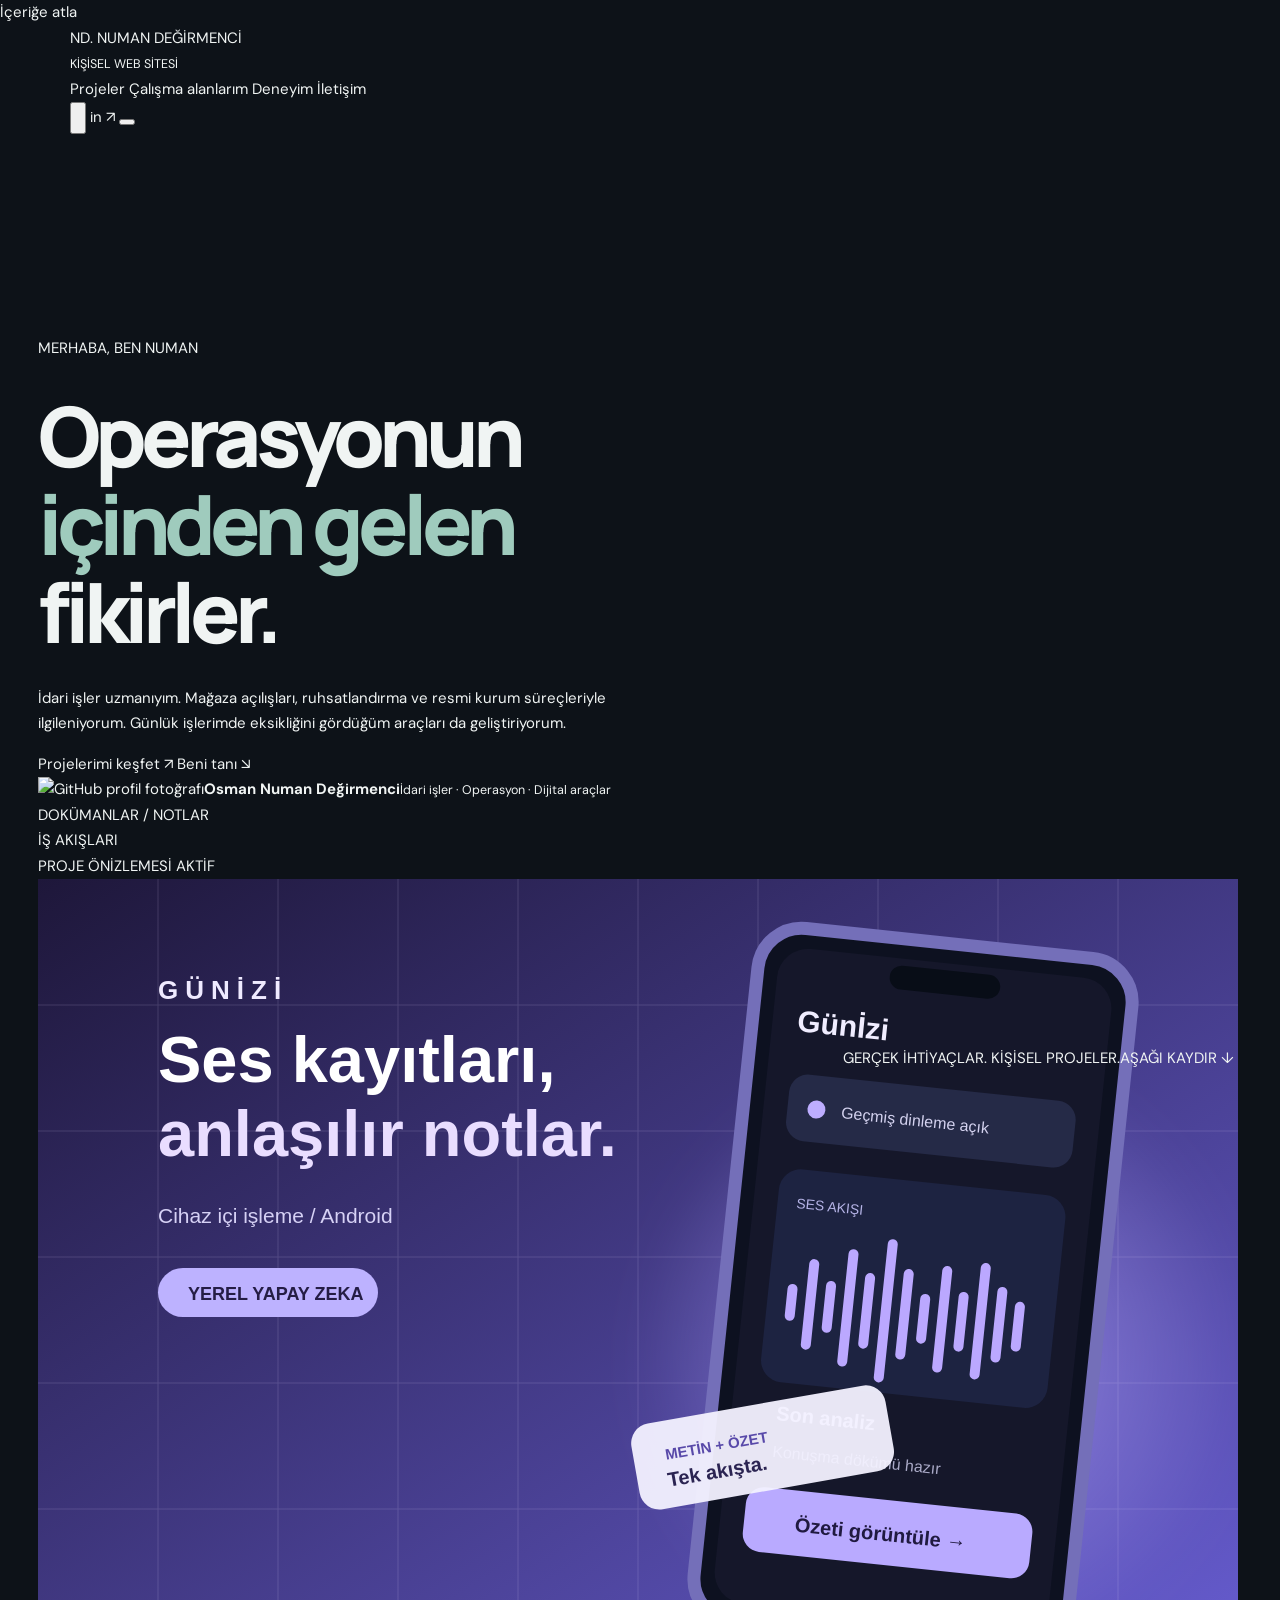
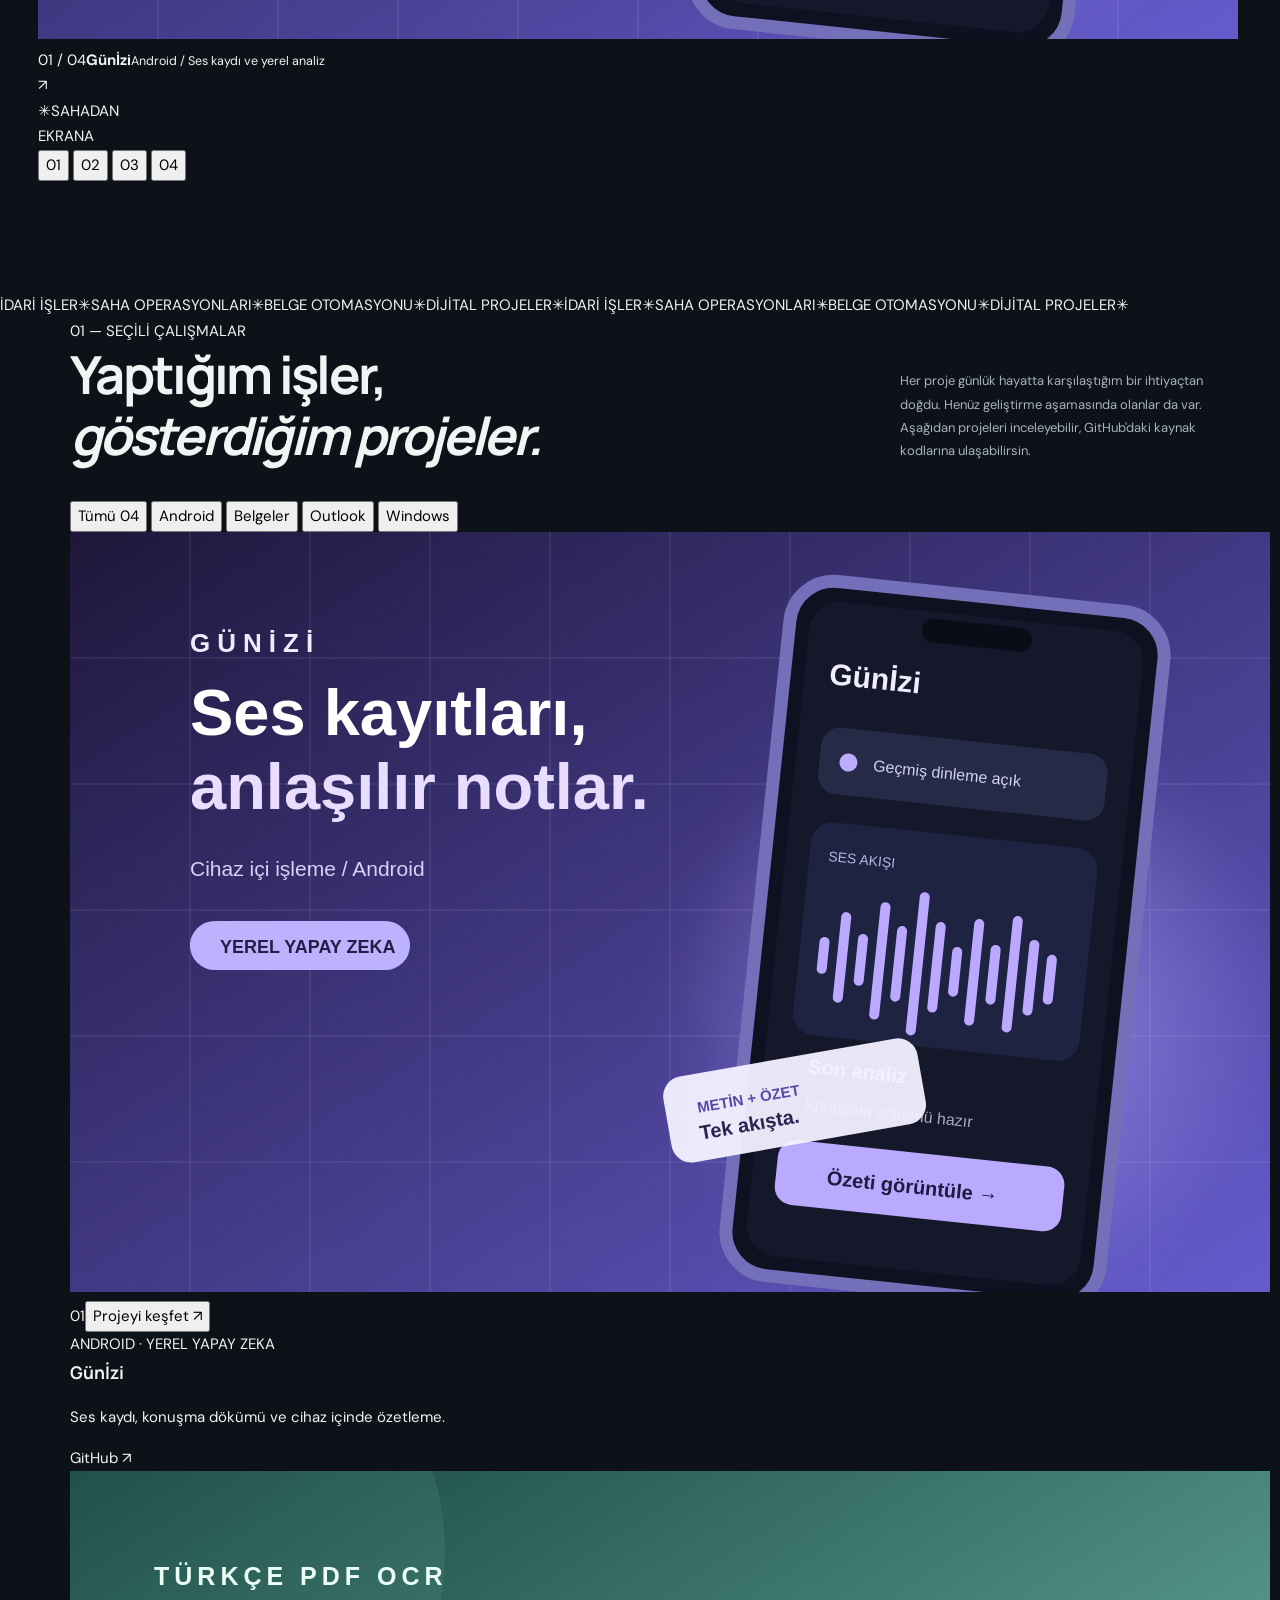
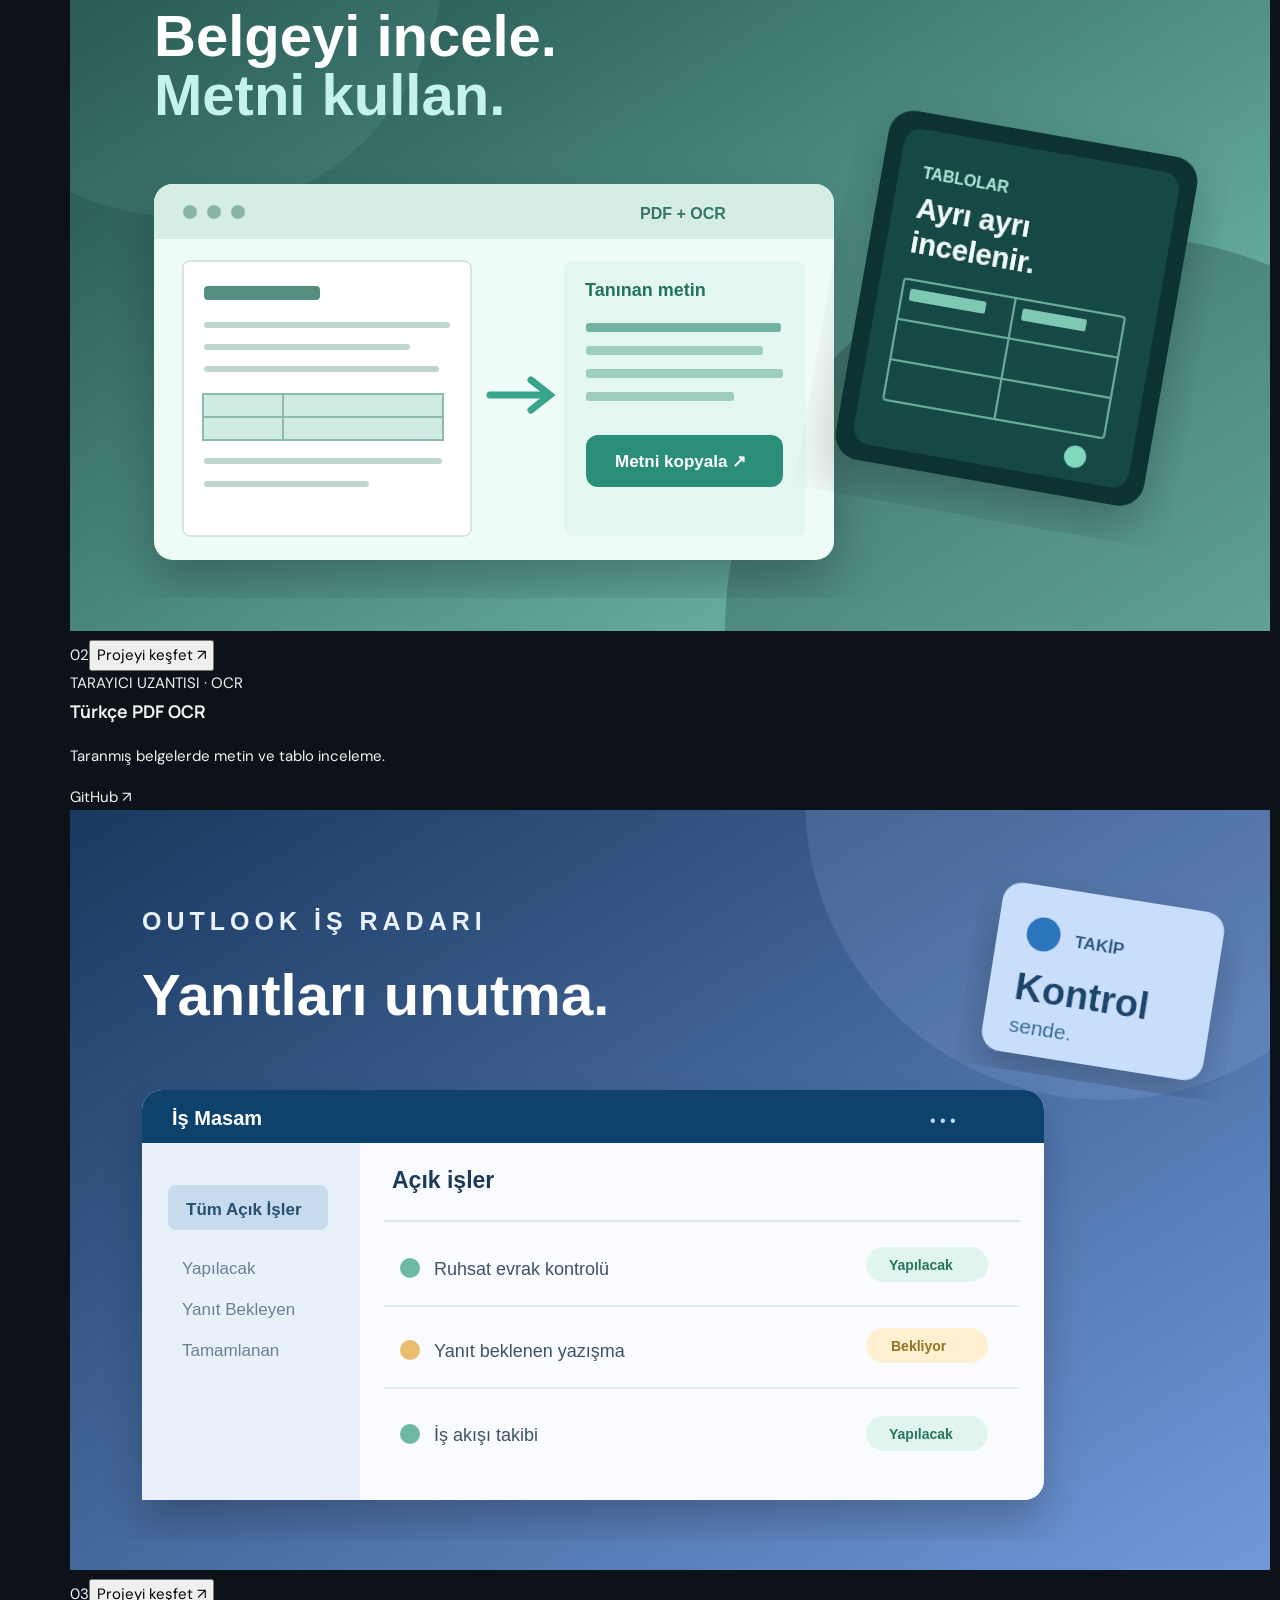
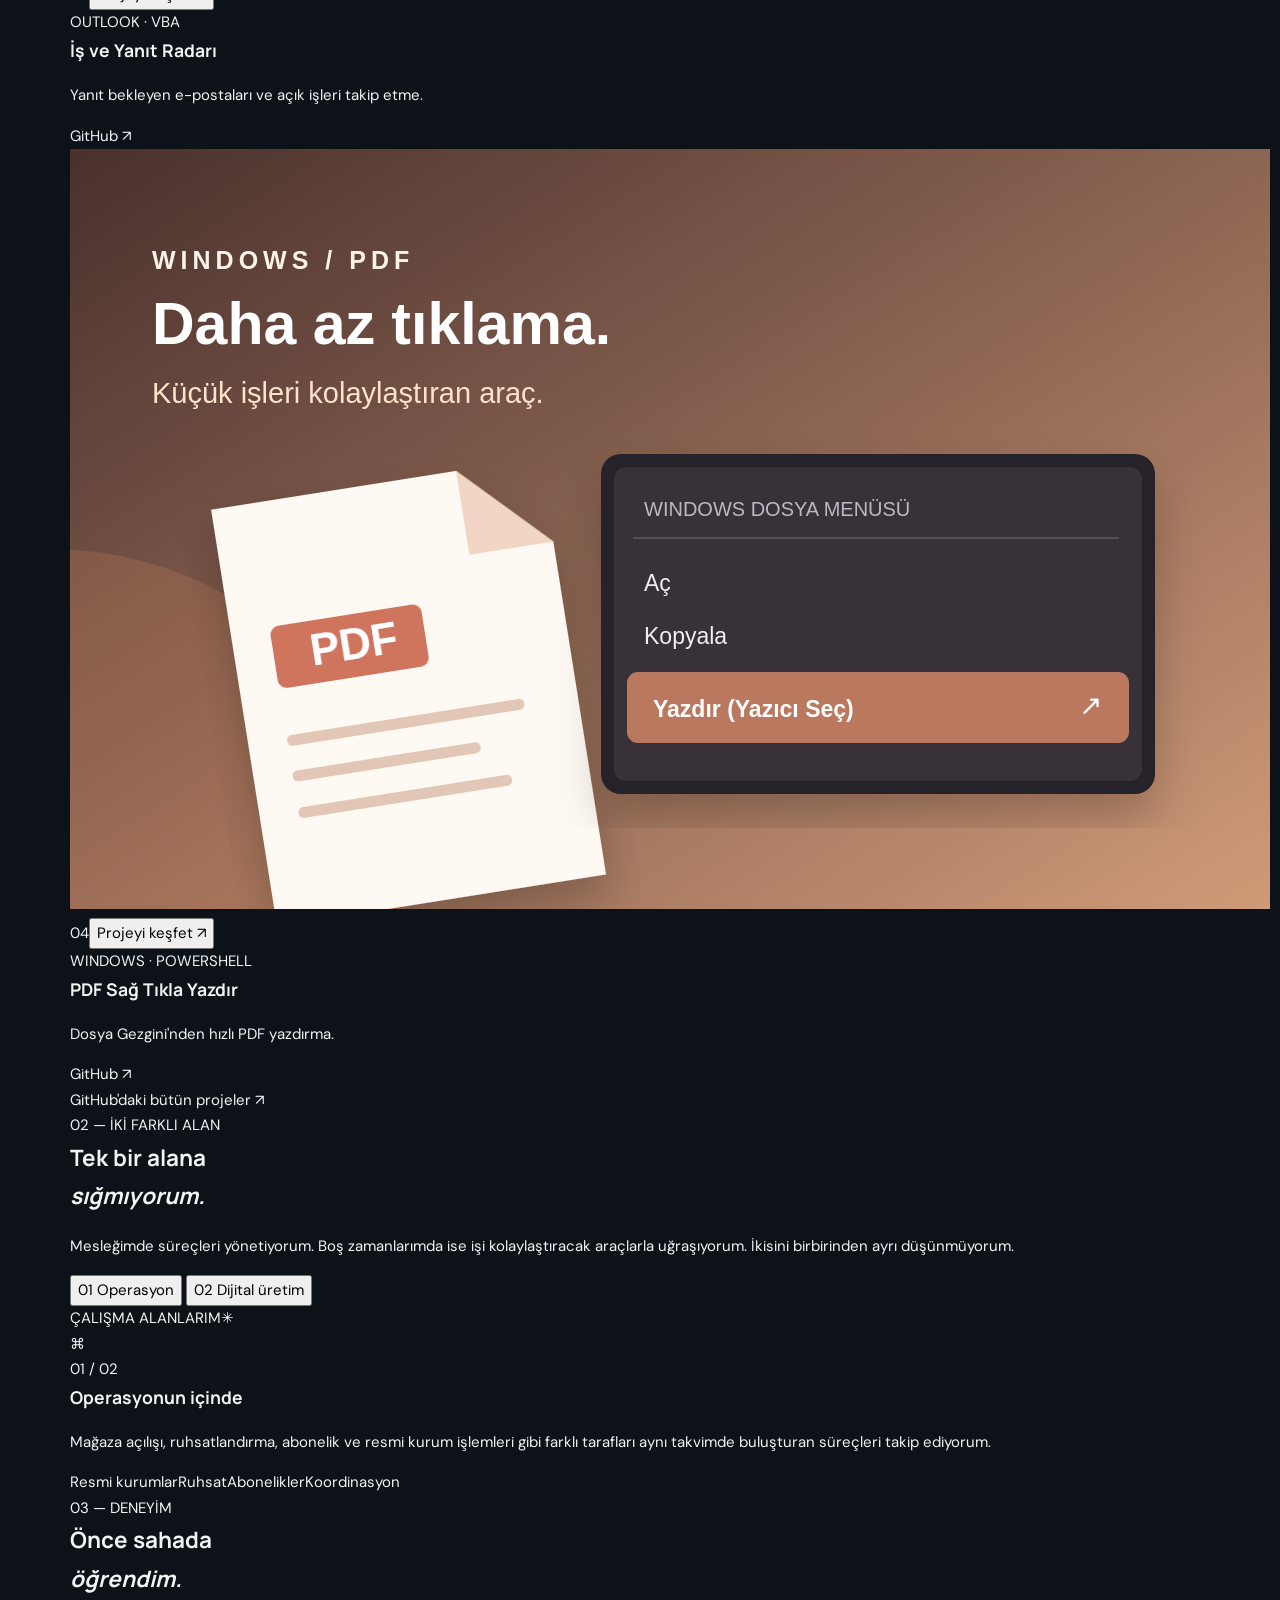
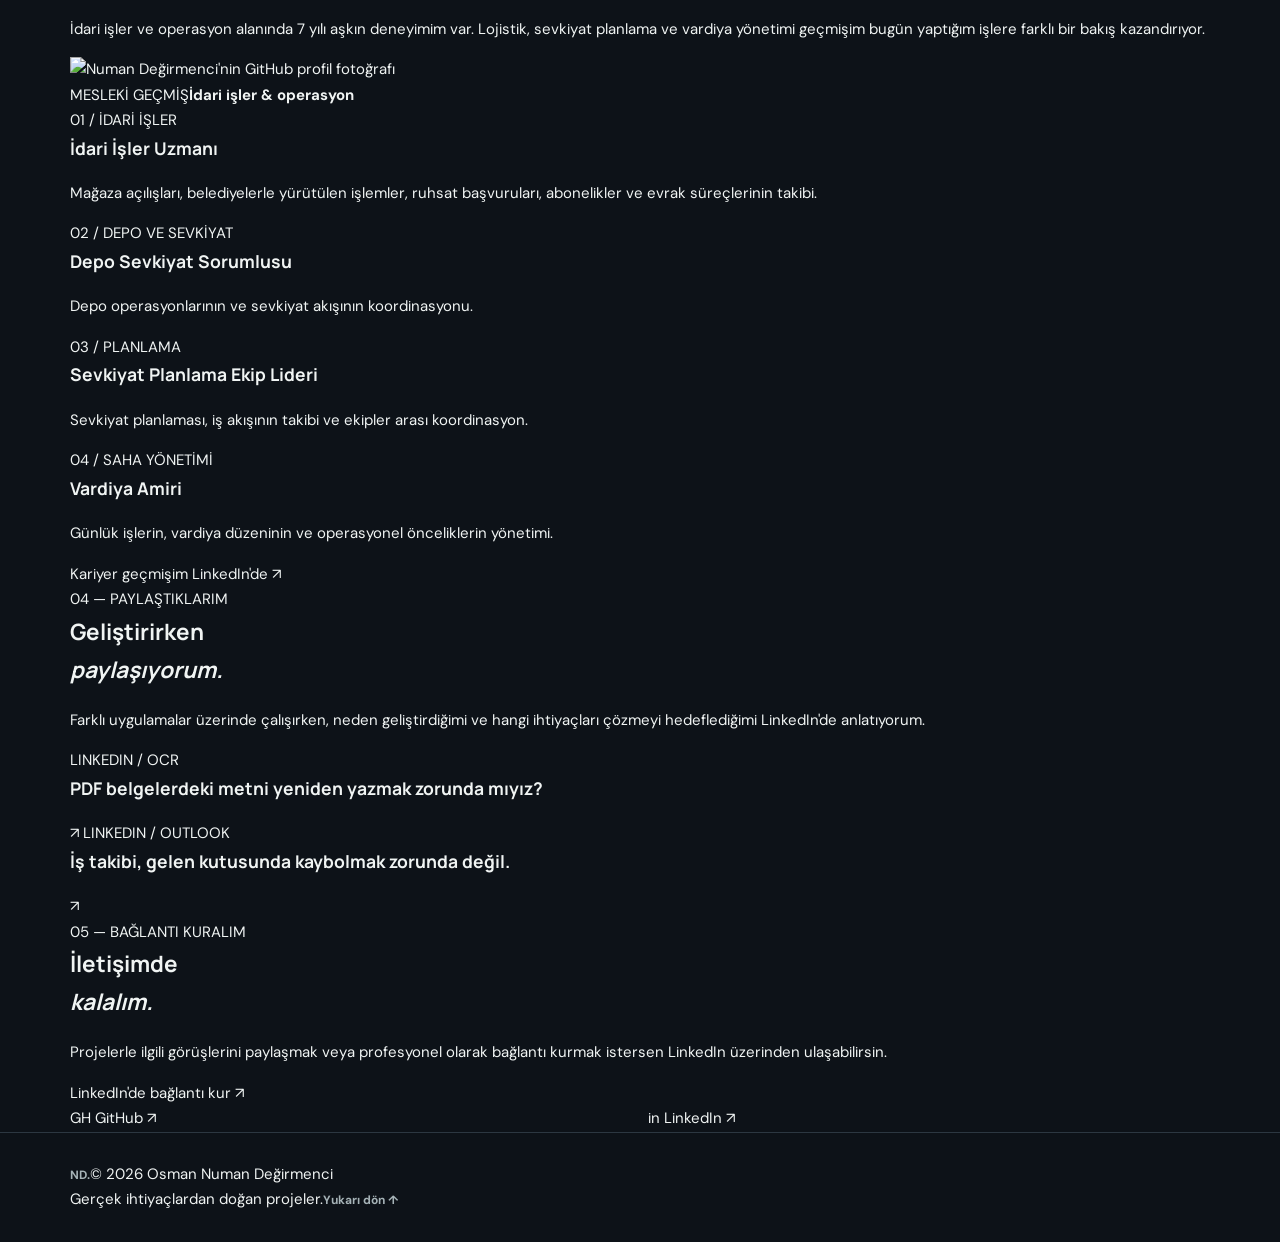
==== commit 4348ba30: "portfolio v5: immersive interactive gallery, original illustrations and career storytelling" ====
--- a/index.html
+++ b/index.html
@@ -1,144 +1,195 @@
 <!doctype html>
 <html lang="tr" data-theme="dark">
 <head>
-  <meta charset="utf-8">
-  <meta name="viewport" content="width=device-width, initial-scale=1">
-  <meta name="theme-color" content="#0d1218">
-  <meta name="color-scheme" content="dark light">
-  <meta name="description" content="Osman Numan Değirmenci. İdari işler, mağaza açılışları, resmi kurum süreçleri, operasyon ve bu süreçler için geliştirdiğim açık kaynaklı dijital araçlar.">
-  <meta property="og:type" content="website">
-  <meta property="og:title" content="Numan Değirmenci — İdari İşler ve Dijital Projeler">
-  <meta property="og:description" content="İdari işler ve operasyon alanındaki deneyimim, geliştirdiğim araçlar ve yayınladığım projeler.">
-  <meta property="og:url" content="https://numandegirmenci.github.io/">
-  <link rel="canonical" href="https://numandegirmenci.github.io/">
-  <meta name="robots" content="index,follow">
-  <link rel="icon" href="./favicon.svg" type="image/svg+xml">
-  <link rel="preconnect" href="https://fonts.googleapis.com">
-  <link rel="preconnect" href="https://fonts.gstatic.com" crossorigin>
-  <link href="https://fonts.googleapis.com/css2?family=DM+Sans:wght@400;500;600;700&family=Manrope:wght@400;500;600;700;800&display=swap" rel="stylesheet">
-  <title>Numan Değirmenci — Kişisel Web Sitesi</title>
-  <script>try { document.documentElement.dataset.theme = localStorage.getItem('nd-theme-v4') || 'dark' } catch(e) { document.documentElement.dataset.theme = 'dark' }</script>
-  <link rel="stylesheet" href="./styles.css">
-  <script src="./app.js" defer></script>
+<meta charset="utf-8">
+<meta name="viewport" content="width=device-width,initial-scale=1">
+<meta name="theme-color" content="#090d14">
+<meta name="color-scheme" content="dark light">
+<meta name="description" content="Osman Numan Değirmenci — İdari işler, mağaza açılışları, ruhsat ve resmi kurum süreçleri, operasyon ve geliştirdiğim dijital araçlar.">
+<meta property="og:type" content="website">
+<meta property="og:title" content="Numan Değirmenci | Operasyon ve Dijital Projeler">
+<meta property="og:description" content="Mesleki deneyimim ve gerçek ihtiyaçlardan doğan projeler. Günİzi, Türkçe PDF OCR ve daha fazlası.">
+<meta property="og:url" content="https://numandegirmenci.github.io/">
+<meta name="twitter:card" content="summary">
+<link rel="canonical" href="https://numandegirmenci.github.io/">
+<link rel="icon" href="./favicon.svg" type="image/svg+xml">
+<link rel="preconnect" href="https://fonts.googleapis.com">
+<link rel="preconnect" href="https://fonts.gstatic.com" crossorigin>
+<link href="https://fonts.googleapis.com/css2?family=DM+Sans:wght@400;500;600;700&family=Manrope:wght@400;500;600;700;800&display=swap" rel="stylesheet">
+<title>Numan Değirmenci — Kişisel Portfolyo</title>
+<script>try{document.documentElement.dataset.theme=localStorage.getItem("nd-theme-v5")||"dark"}catch(e){document.documentElement.dataset.theme="dark"}</script>
+<link rel="stylesheet" href="./styles.css">
+<script src="./app.js" defer></script>
 </head>
 <body>
-  <a class="skip" href="#icerik">İçeriğe geç</a>
-  <header class="topbar" id="ust">
-    <div class="container header-inner">
-      <a class="brand" href="#ust" aria-label="Numan Değirmenci - Ana sayfa"><span class="brand-mark">ND<span>.</span></span><span class="brand-name">NUMAN DEĞİRMENCİ</span></a>
-      <nav class="site-nav" id="nav" aria-label="Ana menü">
-        <a href="#hakkimda">Hakkımda</a><a href="#deneyim">Deneyim</a><a href="#projeler">Projeler</a><a href="#baglantilar">Bağlantılar</a>
-      </nav>
-      <div class="header-tools">
-        <button type="button" class="theme-toggle" id="themeToggle" aria-label="Açık temaya geç" title="Temayı değiştir">
-          <svg class="sun" viewBox="0 0 24 24" aria-hidden="true"><circle cx="12" cy="12" r="4"/><path d="M12 2v2m0 16v2M4.9 4.9l1.4 1.4m11.4 11.4 1.4 1.4M2 12h2m16 0h2M4.9 19.1l1.4-1.4m11.4-11.4 1.4-1.4"/></svg>
-          <svg class="moon" viewBox="0 0 24 24" aria-hidden="true"><path d="M20.3 14A8.8 8.8 0 0 1 10 3.7 8.8 8.8 0 1 0 20.3 14Z"/></svg>
-        </button>
-        <a class="header-link" href="https://www.linkedin.com/in/numandegirmencii/" target="_blank" rel="noopener noreferrer">LinkedIn <span aria-hidden="true">↗</span></a>
-        <button class="menu-toggle" type="button" id="menuToggle" aria-controls="nav" aria-expanded="false" aria-label="Menüyü aç"><span></span><span></span></button>
+<a class="skip-link" href="#main">İçeriğe atla</a>
+<div class="scroll-progress" id="scrollProgress" aria-hidden="true"></div>
+<header class="site-header" id="top">
+  <div class="container nav-wrap">
+    <a href="#top" class="identity" aria-label="Numan Değirmenci ana sayfa">
+      <span class="identity-mark">ND<span class="identity-dot">.</span></span>
+      <span class="identity-divider"></span>
+      <span class="identity-caption">NUMAN DEĞİRMENCİ<br><small>KİŞİSEL WEB SİTESİ</small></span>
+    </a>
+    <nav class="navigation" id="navigation" aria-label="Ana menü">
+      <a href="#projeler">Projeler</a>
+      <a href="#neler-yapiyorum">Çalışma alanlarım</a>
+      <a href="#deneyim">Deneyim</a>
+      <a href="#iletisim">İletişim</a>
+    </nav>
+    <div class="nav-tools">
+      <button type="button" class="theme-button" id="themeButton" aria-label="Açık temaya geç" title="Temayı değiştir">
+        <svg viewBox="0 0 24 24" aria-hidden="true"><path d="M20.6 13.7a8.9 8.9 0 0 1-10.3-10.3 9.2 9.2 0 1 0 10.3 10.3Z" class="theme-moon"/><g class="theme-sun"><circle cx="12" cy="12" r="4"/><path d="M12 2v2m0 16v2M2 12h2m16 0h2M4.9 4.9l1.4 1.4m11.4 11.4 1.4 1.4M4.9 19.1l1.4-1.4m11.4-11.4 1.4-1.4"/></g></svg>
+      </button>
+      <a class="header-social" href="https://www.linkedin.com/in/numandegirmencii/" target="_blank" rel="noopener noreferrer" aria-label="LinkedIn profilim">in <span aria-hidden="true">↗</span></a>
+      <button class="menu-button" id="menuButton" type="button" aria-label="Menüyü aç" aria-expanded="false" aria-controls="navigation"><span></span><span></span></button>
+    </div>
+  </div>
+</header>
+<main id="main">
+  <section class="hero">
+    <div class="hero-ambient hero-ambient-one" aria-hidden="true"></div>
+    <div class="hero-ambient hero-ambient-two" aria-hidden="true"></div>
+    <div class="container hero-layout">
+      <div class="hero-copy">
+        <div class="kicker"><span class="kicker-dash"></span> MERHABA, BEN NUMAN <span class="kicker-pulse" aria-hidden="true"></span></div>
+        <h1>Operasyonun<br><span class="gradient-text">içinden gelen</span><br>fikirler.</h1>
+        <p class="hero-intro">İdari işler uzmanıyım. Mağaza açılışları, ruhsatlandırma ve resmi kurum süreçleriyle ilgileniyorum. Günlük işlerimde eksikliğini gördüğüm araçları da geliştiriyorum.</p>
+        <div class="hero-buttons">
+          <a href="#projeler" class="button button-primary">Projelerimi keşfet <span aria-hidden="true">↗</span></a>
+          <a href="#deneyim" class="button button-secondary">Beni tanı <span aria-hidden="true">↘</span></a>
+        </div>
+        <div class="hero-mini-profile"><img src="https://avatars.githubusercontent.com/u/229212901?v=4" loading="lazy" alt="GitHub profil fotoğrafı" width="42" height="42"><span><strong>Osman Numan Değirmenci</strong><small>İdari işler · Operasyon · Dijital araçlar</small></span></div>
+      </div>
+
+      <div class="hero-workspace" id="heroWorkspace" aria-label="Projelerimden görsel örnekler">
+        <div class="workspace-glow" aria-hidden="true"></div>
+        <div class="workspace-window workspace-back" aria-hidden="true"><div class="chrome"><i></i><i></i><i></i><span>DOKÜMANLAR / NOTLAR</span></div><span class="window-line long"></span><span class="window-line"></span><span class="window-line short"></span><span class="window-chip">İŞ AKIŞLARI</span></div>
+        <div class="workspace-window workspace-front" id="workspaceFront">
+          <div class="workspace-top"><span class="workspace-eyebrow">PROJE ÖNİZLEMESİ</span><span class="workspace-status"><span></span> AKTİF</span></div>
+          <div class="workspace-image-wrap">
+            <img id="workspaceImage" src="./assets/gunizi.svg" alt="Günİzi projesi için temsili arayüz görseli" width="1200" height="760" fetchpriority="high">
+          </div>
+          <div class="workspace-bottom"><div><span class="workspace-count" id="workspaceCounter">01 / 04</span><strong id="workspaceName">Günİzi</strong><small id="workspaceDescription">Android / Ses kaydı ve yerel analiz</small></div><a id="workspaceLink" href="https://github.com/numandegirmenci/gunizi-android" target="_blank" rel="noopener noreferrer" aria-label="Günİzi GitHub projesini aç">↗</a></div>
+        </div>
+        <div class="workspace-floating-label"><span class="floating-asterisk">✳</span><span>SAHADAN<br>EKRANA</span></div>
+        <div class="workspace-selector" role="group" aria-label="Önizleme projesini seç">
+          <button type="button" class="workspace-pick active" data-preview="0" aria-pressed="true">01</button>
+          <button type="button" class="workspace-pick" data-preview="1" aria-pressed="false">02</button>
+          <button type="button" class="workspace-pick" data-preview="2" aria-pressed="false">03</button>
+          <button type="button" class="workspace-pick" data-preview="3" aria-pressed="false">04</button>
+        </div>
       </div>
     </div>
-  </header>
+    <div class="hero-bottom-line container"><span>GERÇEK İHTİYAÇLAR. KİŞİSEL PROJELER.</span><a href="#projeler">AŞAĞI KAYDIR <span aria-hidden="true">↓</span></a></div>
+  </section>
 
-  <main id="icerik">
-    <section class="hero container" aria-labelledby="heroTitle">
-      <div class="hero-content">
-        <div class="eyebrow"><span class="eyebrow-line"></span> OSMAN NUMAN DEĞİRMENCİ <span class="dot-sep">·</span> KİŞİSEL PORTFOLYO</div>
-        <h1 id="heroTitle">Merhaba,<br>ben <span>Numan.</span></h1>
-        <p class="hero-subtitle">İdari işler ve operasyon alanında çalışıyorum. Günlük işimde karşılaştığım sorunlar için dijital araçlar geliştiriyorum.</p>
-        <p class="hero-detail">Mağaza açılışları, ruhsat ve abonelik işlemleri, resmi kurumlarla koordinasyon ve operasyonel süreç takibi profesyonel hayatımın önemli bir parçası.</p>
-        <div class="hero-actions">
-          <a class="btn btn-primary" href="#projeler">Projelerimi incele <span aria-hidden="true">↗</span></a>
-          <a class="btn btn-secondary" href="#deneyim">Deneyimim <span aria-hidden="true">↓</span></a>
+  <div class="statement-band" aria-label="Çalışma alanları">
+    <div class="statement-track" aria-hidden="true"><span>İDARİ İŞLER</span><span class="band-icon">✳</span><span>SAHA OPERASYONLARI</span><span class="band-icon">✳</span><span>BELGE OTOMASYONU</span><span class="band-icon">✳</span><span>DİJİTAL PROJELER</span><span class="band-icon">✳</span><span>İDARİ İŞLER</span><span class="band-icon">✳</span><span>SAHA OPERASYONLARI</span><span class="band-icon">✳</span><span>BELGE OTOMASYONU</span><span class="band-icon">✳</span><span>DİJİTAL PROJELER</span><span class="band-icon">✳</span></div>
+  </div>
+
+  <section class="section projects-section" id="projeler">
+    <div class="container">
+      <div class="section-heading projects-heading" data-reveal>
+        <div><div class="section-number">01 — SEÇİLİ ÇALIŞMALAR</div><h2>Yaptığım işler,<br><em>gösterdiğim projeler.</em></h2></div>
+        <p>Her proje günlük hayatta karşılaştığım bir ihtiyaçtan doğdu. Henüz geliştirme aşamasında olanlar da var. Aşağıdan projeleri inceleyebilir, GitHub'daki kaynak kodlarına ulaşabilirsin.</p>
+      </div>
+      <div class="project-filters" role="group" aria-label="Projeleri filtrele" data-reveal>
+        <button class="project-filter active" data-filter="all" type="button" aria-pressed="true">Tümü <span>04</span></button>
+        <button class="project-filter" data-filter="android" type="button" aria-pressed="false">Android</button>
+        <button class="project-filter" data-filter="documents" type="button" aria-pressed="false">Belgeler</button>
+        <button class="project-filter" data-filter="outlook" type="button" aria-pressed="false">Outlook</button>
+        <button class="project-filter" data-filter="windows" type="button" aria-pressed="false">Windows</button>
+      </div>
+      <div class="project-gallery" id="projectGallery">
+        <article class="project-card project-card-featured" data-category="android" data-reveal>
+          <div class="project-media media-purple"><img src="./assets/gunizi.svg" alt="Günİzi ses kaydı uygulaması için hazırlanan temsili telefon ekranı" loading="lazy" width="1200" height="760"><span class="project-watermark">01</span><button type="button" class="project-detail-trigger" data-dialog="dialog-gunizi" aria-label="Günİzi detaylarını incele">Projeyi keşfet ↗</button></div>
+          <div class="project-caption"><div class="project-heading"><span>ANDROID · YEREL YAPAY ZEKA</span><h3>Günİzi</h3><p>Ses kaydı, konuşma dökümü ve cihaz içinde özetleme.</p></div><a href="https://github.com/numandegirmenci/gunizi-android" target="_blank" rel="noopener noreferrer" class="project-github">GitHub <span aria-hidden="true">↗</span></a></div>
+        </article>
+        <article class="project-card" data-category="documents" data-reveal>
+          <div class="project-media media-green"><img src="./assets/ocr.svg" alt="PDF belge metin ve tablo analizini temsil eden görsel" loading="lazy" width="1200" height="760"><span class="project-watermark">02</span><button type="button" class="project-detail-trigger" data-dialog="dialog-ocr" aria-label="Türkçe PDF OCR detaylarını incele">Projeyi keşfet ↗</button></div>
+          <div class="project-caption"><div class="project-heading"><span>TARAYICI UZANTISI · OCR</span><h3>Türkçe PDF OCR</h3><p>Taranmış belgelerde metin ve tablo inceleme.</p></div><a href="https://github.com/numandegirmenci/vivaldi-turkce-pdf-ocr" target="_blank" rel="noopener noreferrer" class="project-github">GitHub <span aria-hidden="true">↗</span></a></div>
+        </article>
+        <article class="project-card" data-category="outlook" data-reveal>
+          <div class="project-media media-blue"><img src="./assets/outlook.svg" alt="Outlook İş ve Yanıt Radarı görev takip panelinin temsili görseli" loading="lazy" width="1200" height="760"><span class="project-watermark">03</span><button type="button" class="project-detail-trigger" data-dialog="dialog-outlook" aria-label="İş ve Yanıt Radarı detaylarını incele">Projeyi keşfet ↗</button></div>
+          <div class="project-caption"><div class="project-heading"><span>OUTLOOK · VBA</span><h3>İş ve Yanıt Radarı</h3><p>Yanıt bekleyen e-postaları ve açık işleri takip etme.</p></div><a href="https://github.com/numandegirmenci/outlook-is-yanit-radari" target="_blank" rel="noopener noreferrer" class="project-github">GitHub <span aria-hidden="true">↗</span></a></div>
+        </article>
+        <article class="project-card project-card-wide" data-category="windows" data-reveal>
+          <div class="project-media media-coral"><img src="./assets/pdf-tools.svg" alt="Windows PDF sağ tık yazdırma aracının temsili menü görseli" loading="lazy" width="1200" height="760"><span class="project-watermark">04</span><button type="button" class="project-detail-trigger" data-dialog="dialog-pdf" aria-label="PDF Sağ Tıkla Yazdır detaylarını incele">Projeyi keşfet ↗</button></div>
+          <div class="project-caption"><div class="project-heading"><span>WINDOWS · POWERSHELL</span><h3>PDF Sağ Tıkla Yazdır</h3><p>Dosya Gezgini'nden hızlı PDF yazdırma.</p></div><a href="https://github.com/numandegirmenci/windows-pdf-sag-tik-yazdir" target="_blank" rel="noopener noreferrer" class="project-github">GitHub <span aria-hidden="true">↗</span></a></div>
+        </article>
+      </div>
+      <a class="all-work-link" href="https://github.com/numandegirmenci?tab=repositories" target="_blank" rel="noopener noreferrer">GitHub'daki bütün projeler <span aria-hidden="true">↗</span></a>
+    </div>
+  </section>
+
+  <section id="neler-yapiyorum" class="section expertise-section">
+    <div class="container expertise-layout">
+      <div class="expertise-copy" data-reveal>
+        <div class="section-number">02 — İKİ FARKLI ALAN</div>
+        <h2>Tek bir alana<br><em>sığmıyorum.</em></h2>
+        <p>Mesleğimde süreçleri yönetiyorum. Boş zamanlarımda ise işi kolaylaştıracak araçlarla uğraşıyorum. İkisini birbirinden ayrı düşünmüyorum.</p>
+        <div class="expertise-choices" role="group" aria-label="Çalışma alanı seç">
+          <button type="button" class="expertise-choice active" data-focus="operations" aria-pressed="true"><span>01</span> Operasyon</button>
+          <button type="button" class="expertise-choice" data-focus="products" aria-pressed="false"><span>02</span> Dijital üretim</button>
         </div>
       </div>
-      <aside class="hero-panel" aria-label="Kısa profil özeti">
-        <div class="panel-head"><span>PROFİL / KISA ÖZET</span><span class="panel-head-indicator" aria-hidden="true"></span></div>
-        <div class="panel-body"><span class="profile-avatar" aria-hidden="true">ND</span><h2>İdari İşler Uzmanı</h2><p>Operasyon ve idari süreçlerde 7 yılı aşkın deneyim.</p></div>
-        <div class="profile-facts">
-          <div><span>Çalışma alanı</span><strong>İdari işler · Operasyon</strong></div>
-          <div><span>Odaklandığım konular</span><strong>Resmi işlemler · Süreç takibi</strong></div>
-          <div><span>Açık kaynak çalışmalar</span><strong>Android · OCR · Outlook</strong></div>
-        </div>
-        <a class="panel-bottom" href="https://www.linkedin.com/in/numandegirmencii/" target="_blank" rel="noopener noreferrer">LinkedIn'de kariyer geçmişim <span aria-hidden="true">↗</span></a>
-      </aside>
-    </section>
+      <div class="expertise-interactive" id="expertiseInteractive" data-reveal>
+        <div class="experience-panel-head"><span>ÇALIŞMA ALANLARIM</span><span class="orbital-icon" aria-hidden="true">✳</span></div>
+        <div class="expertise-scene"><div class="ring ring-large"></div><div class="ring ring-small"></div><span class="center-glyph" id="focusGlyph" aria-hidden="true">⌘</span><span class="ring-node node-a"></span><span class="ring-node node-b"></span></div>
+        <div class="focus-readout"><span id="focusIndex">01 / 02</span><h3 id="focusTitle">Operasyonun içinde</h3><p id="focusDescription">Mağaza açılışı, ruhsatlandırma, abonelik ve resmi kurum işlemleri gibi farklı tarafları aynı takvimde buluşturan süreçleri takip ediyorum.</p><div class="focus-tags" id="focusTags"><span>Resmi kurumlar</span><span>Ruhsat</span><span>Abonelikler</span><span>Koordinasyon</span></div></div>
+      </div>
+    </div>
+  </section>
 
-    <section id="hakkimda" class="section-wrap">
-      <div class="container about-grid">
-        <div class="section-heading"><span class="section-kicker">HAKKIMDA</span><h2>İşimi biliyorum.<br><span>Eksik gördüğüm araçları geliştiriyorum.</span></h2></div>
-        <div class="prose">
-          <p>Meslek hayatım boyunca lojistik, sevkiyat ve idari işler tarafında farklı sorumluluklar üstlendim. Bugün ağırlıklı olarak mağaza açılışları, işyeri ruhsatlandırma, abonelik süreçleri ve resmi kurumlarla yürütülen işlemler üzerinde çalışıyorum.</p>
-          <p>İşin bir de görünmeyen tarafı var: tekrar tekrar kontrol edilen belgeler, takibi unutulabilen e-postalar, farklı programlar arasında yapılan işlemler. GitHub'daki projelerimin bir kısmı bu ihtiyaçlardan doğdu.</p>
-          <p>İhtiyaç duyduğum bir araç yoksa kendim geliştirmeyi deniyorum. Bazen bir Outlook kolaylığı, bazen bir PDF aracı, bazen de bir Android uygulaması oluyor. Bu sitede bu çalışmalarımı ve mesleki deneyimimi paylaşıyorum.</p>
+  <section class="section story-section" id="deneyim">
+    <div class="container story-layout">
+      <div class="story-left" data-reveal>
+        <div class="section-number">03 — DENEYİM</div>
+        <h2>Önce sahada<br><em>öğrendim.</em></h2>
+        <p>İdari işler ve operasyon alanında 7 yılı aşkın deneyimim var. Lojistik, sevkiyat planlama ve vardiya yönetimi geçmişim bugün yaptığım işlere farklı bir bakış kazandırıyor.</p>
+        <div class="story-portrait"><img src="https://avatars.githubusercontent.com/u/229212901?v=4" alt="Numan Değirmenci'nin GitHub profil fotoğrafı" loading="lazy" width="270" height="270"><div class="story-portrait-overlay"><span>MESLEKİ GEÇMİŞ</span><strong>İdari işler &amp; operasyon</strong></div></div>
+      </div>
+      <div class="timeline" data-reveal>
+        <article class="timeline-item"><span>01 / İDARİ İŞLER</span><h3>İdari İşler Uzmanı</h3><p>Mağaza açılışları, belediyelerle yürütülen işlemler, ruhsat başvuruları, abonelikler ve evrak süreçlerinin takibi.</p></article>
+        <article class="timeline-item"><span>02 / DEPO VE SEVKİYAT</span><h3>Depo Sevkiyat Sorumlusu</h3><p>Depo operasyonlarının ve sevkiyat akışının koordinasyonu.</p></article>
+        <article class="timeline-item"><span>03 / PLANLAMA</span><h3>Sevkiyat Planlama Ekip Lideri</h3><p>Sevkiyat planlaması, iş akışının takibi ve ekipler arası koordinasyon.</p></article>
+        <article class="timeline-item"><span>04 / SAHA YÖNETİMİ</span><h3>Vardiya Amiri</h3><p>Günlük işlerin, vardiya düzeninin ve operasyonel önceliklerin yönetimi.</p></article>
+        <a class="timeline-link" href="https://www.linkedin.com/in/numandegirmencii/" target="_blank" rel="noopener noreferrer">Kariyer geçmişim LinkedIn'de <span aria-hidden="true">↗</span></a>
+      </div>
+    </div>
+  </section>
+
+  <section class="section notes-section" id="notlar">
+    <div class="container">
+      <div class="notes-top" data-reveal><div><div class="section-number">04 — PAYLAŞTIKLARIM</div><h2>Geliştirirken<br><em>paylaşıyorum.</em></h2></div><p>Farklı uygulamalar üzerinde çalışırken, neden geliştirdiğimi ve hangi ihtiyaçları çözmeyi hedeflediğimi LinkedIn'de anlatıyorum.</p></div>
+      <div class="note-grid">
+        <a data-reveal class="note-link" href="https://tr.linkedin.com/posts/numandegirmencii_github-numandegirmencivivaldi-turkce-pdf-ocr-activity-7527848549980467200-11rt" target="_blank" rel="noopener noreferrer"><span>LINKEDIN / OCR</span><h3>PDF belgelerdeki metni yeniden yazmak zorunda mıyız?</h3><span class="note-arrow">↗</span></a>
+        <a data-reveal class="note-link" href="https://tr.linkedin.com/posts/numandegirmencii_github-numandegirmencioutlook-is-yanit-radari-activity-7528598576713785345-GK5Q" target="_blank" rel="noopener noreferrer"><span>LINKEDIN / OUTLOOK</span><h3>İş takibi, gelen kutusunda kaybolmak zorunda değil.</h3><span class="note-arrow">↗</span></a>
+      </div>
+    </div>
+  </section>
+
+  <section class="contact-section" id="iletisim">
+    <div class="container contact-layout" data-reveal>
+      <div><span class="section-number">05 — BAĞLANTI KURALIM</span><h2>İletişimde<br><em>kalalım.</em></h2><p>Projelerle ilgili görüşlerini paylaşmak veya profesyonel olarak bağlantı kurmak istersen LinkedIn üzerinden ulaşabilirsin.</p></div>
+      <div class="contact-right">
+        <a href="https://www.linkedin.com/in/numandegirmencii/" target="_blank" rel="noopener noreferrer" class="contact-main-link">LinkedIn'de bağlantı kur <span aria-hidden="true">↗</span></a>
+        <div class="social-grid">
+          <a href="https://github.com/numandegirmenci" target="_blank" rel="noopener noreferrer"><span class="social-ico">GH</span> GitHub <span aria-hidden="true">↗</span></a>
+          <a href="https://www.linkedin.com/in/numandegirmencii/" target="_blank" rel="noopener noreferrer"><span class="social-ico">in</span> LinkedIn <span aria-hidden="true">↗</span></a>
+          <a href="#" data-social="instagram" hidden><span class="social-ico">◎</span> Instagram <span aria-hidden="true">↗</span></a>
+          <a href="#" data-social="youtube" hidden><span class="social-ico">▶</span> YouTube <span aria-hidden="true">↗</span></a>
         </div>
       </div>
-    </section>
+    </div>
+  </section>
+</main>
+<footer class="footer"><div class="container footer-layout"><div><a href="#top" class="footer-logo">ND<span>.</span></a><span>© <span id="year">2026</span> Osman Numan Değirmenci</span></div><span>Gerçek ihtiyaçlardan doğan projeler.</span><a href="#top">Yukarı dön ↑</a></div></footer>
 
-    <section class="section-wrap experience-section" id="deneyim">
-      <div class="container">
-        <div class="section-heading narrow"><span class="section-kicker">DENEYİM</span><h2>Çalıştığım alanlar.</h2><p>İdari işlerden lojistik planlamaya uzanan deneyimim, operasyonun farklı yönlerini birlikte değerlendirmemi sağlıyor.</p></div>
-        <div class="experience-layout">
-          <div class="career-list">
-            <article class="career-item"><div class="career-icon" aria-hidden="true">01</div><div><h3>İdari İşler Uzmanı</h3><p class="career-scope">İdari işler ve saha koordinasyonu</p><p>Mağaza açılışları, belediye ve diğer resmi kurumlarla işlemler, işyeri ruhsatları, abonelik başvuruları, evrak kontrolü ve ilgili ekiplerle süreç takibi.</p></div></article>
-            <article class="career-item"><div class="career-icon" aria-hidden="true">02</div><div><h3>Depo Sevkiyat Sorumlusu</h3><p class="career-scope">Depo ve sevkiyat operasyonları</p><p>Sevkiyatın günlük işleyişi, operasyonel kontroller ve depo süreçlerinin takibi.</p></div></article>
-            <article class="career-item"><div class="career-icon" aria-hidden="true">03</div><div><h3>Sevkiyat Planlama Ekip Lideri</h3><p class="career-scope">Planlama ve ekip koordinasyonu</p><p>Sevkiyat planlarının takibi, ekipler arası koordinasyon ve iş akışının yönetimi.</p></div></article>
-            <article class="career-item"><div class="career-icon" aria-hidden="true">04</div><div><h3>Vardiya Amiri</h3><p class="career-scope">Saha operasyonları</p><p>Vardiya düzeni, operasyonel öncelikler ve günlük işlerin koordinasyonu.</p></div></article>
-          </div>
-          <aside class="toolkit">
-            <span class="tiny-heading">ÇALIŞMA PRATİĞİ</span>
-            <h3>Takip, koordinasyon ve çözüm üretme.</h3>
-            <p>Günlük işimde kullandığım ve üzerinde çalıştığım yöntemlerin ortak noktası, işleri daha düzenli ve izlenebilir hale getirmek.</p>
-            <div class="toolkit-grid"><span>Resmi kurum süreçleri</span><span>Ruhsat &amp; abonelik</span><span>Excel / makrolar</span><span>SAP &amp; Optiyol</span><span>OCR ve PDF</span><span>Outlook otomasyonu</span></div>
-            <a href="https://www.linkedin.com/in/numandegirmencii/" target="_blank" rel="noopener noreferrer">Kariyer profilime git <span aria-hidden="true">↗</span></a>
-          </aside>
-        </div>
-      </div>
-    </section>
-
-    <section class="section-wrap projects-section" id="projeler">
-      <div class="container">
-        <div class="projects-heading"><div class="section-heading"><span class="section-kicker">GİTHUB / SEÇİLİ ÇALIŞMALAR</span><h2>Geliştirdiğim projeler.</h2></div><p>Her birinin çıkış noktası belirli bir ihtiyaç. Kaynak kodları ve geliştirme notları GitHub'da açık.</p></div>
-        <div class="projects-list">
-          <article class="project-row">
-            <div class="project-num">01</div><div class="project-main"><div class="project-category">ANDROID · SES KAYDI · YEREL YAPAY ZEKA</div><h3>Günİzi</h3><p>Android'de geçmişe dönük ses kaydı, konuşmaları Türkçe metne dönüştürme ve cihaz üzerinde özetleme amacıyla geliştirdiğim uygulama.</p><div class="project-tags"><span>Android</span><span>Whisper</span><span>Yerel işleme</span></div></div><a href="https://github.com/numandegirmenci/gunizi-android" target="_blank" rel="noopener noreferrer" class="project-open" aria-label="Günİzi projesini GitHub'da aç">Projeye git <span aria-hidden="true">↗</span></a>
-          </article>
-          <article class="project-row">
-            <div class="project-num">02</div><div class="project-main"><div class="project-category">TARAYICI UZANTISI · BELGE İŞLEME</div><h3>Türkçe PDF OCR</h3><p>Seçilemeyen PDF metinlerini okumayı ve taranmış evraklardaki bilgileri kopyalamayı kolaylaştıran Chromium tabanlı tarayıcı uzantısı.</p><div class="project-tags"><span>PDF</span><span>OCR</span><span>Vivaldi / Chromium</span></div></div><a href="https://github.com/numandegirmenci/vivaldi-turkce-pdf-ocr" target="_blank" rel="noopener noreferrer" class="project-open" aria-label="Türkçe PDF OCR projesini GitHub'da aç">Projeye git <span aria-hidden="true">↗</span></a>
-          </article>
-          <article class="project-row">
-            <div class="project-num">03</div><div class="project-main"><div class="project-category">OUTLOOK · GÖREV VE YANIT TAKİBİ</div><h3>İş ve Yanıt Radarı</h3><p>E-postadan doğan işleri, kimden yanıt beklendiğini ve hatırlatmaları klasik Outlook üzerinden takip etmeye yönelik açık kaynaklı araç.</p><div class="project-tags"><span>Outlook</span><span>VBA</span><span>İş akışı</span></div></div><a href="https://github.com/numandegirmenci/outlook-is-yanit-radari" target="_blank" rel="noopener noreferrer" class="project-open" aria-label="Outlook İş ve Yanıt Radarı projesini GitHub'da aç">Projeye git <span aria-hidden="true">↗</span></a>
-          </article>
-          <article class="project-row">
-            <div class="project-num">04</div><div class="project-main"><div class="project-category">WINDOWS · KÜÇÜK ARAÇLAR</div><h3>PDF Sağ Tıkla Yazdır</h3><p>Windows'un sağ tık menüsüne PDF yazdırma seçenekleri ekleyerek sık yapılan küçük bir işlemi hızlandıran yardımcı araç.</p><div class="project-tags"><span>Windows</span><span>PowerShell</span><span>PDF</span></div></div><a href="https://github.com/numandegirmenci/windows-pdf-sag-tik-yazdir" target="_blank" rel="noopener noreferrer" class="project-open" aria-label="PDF Sağ Tıkla Yazdır projesini GitHub'da aç">Projeye git <span aria-hidden="true">↗</span></a>
-          </article>
-        </div>
-        <div class="projects-footer"><span>Projelerin bazıları halen geliştirme veya beta aşamasındadır.</span><a href="https://github.com/numandegirmenci?tab=repositories" target="_blank" rel="noopener noreferrer">Tüm GitHub depolarım <span aria-hidden="true">↗</span></a></div>
-      </div>
-    </section>
-
-    <section class="section-wrap writing-section" id="yazilar">
-      <div class="container"><div class="section-heading narrow"><span class="section-kicker">PAYLAŞIMLAR</span><h2>Notlar ve paylaşımlar.</h2><p>Üzerinde çalıştığım araçları ve neden geliştirdiğimi LinkedIn'de de paylaşıyorum.</p></div>
-        <div class="writing-grid">
-          <a class="writing-card" href="https://tr.linkedin.com/posts/numandegirmencii_github-numandegirmencivivaldi-turkce-pdf-ocr-activity-7527848549980467200-11rt" target="_blank" rel="noopener noreferrer"><div><span class="writing-category">LINKEDIN / BELGE İŞLEME</span><h3>PDF belgelerdeki metni yeniden yazmak zorunda mıyız?</h3><p>Türkçe PDF OCR projesinin neden ortaya çıktığı ve çözmeyi hedeflediği sorunlar.</p></div><span class="writing-arrow" aria-hidden="true">↗</span></a>
-          <a class="writing-card" href="https://tr.linkedin.com/posts/numandegirmencii_github-numandegirmencioutlook-is-yanit-radari-activity-7528598576713785345-GK5Q" target="_blank" rel="noopener noreferrer"><div><span class="writing-category">LINKEDIN / İŞ TAKİBİ</span><h3>Bekleyen işler e-posta kutusunda kaybolmasın.</h3><p>Outlook İş ve Yanıt Radarı'nın çıkış noktası ve kullanım amacı.</p></div><span class="writing-arrow" aria-hidden="true">↗</span></a>
-        </div>
-      </div>
-    </section>
-
-    <section id="baglantilar" class="section-wrap connect-section">
-      <div class="container">
-        <div class="connect-intro"><span class="section-kicker">BAĞLANTILAR</span><h2>İletişimde kalalım.</h2><p>Profesyonel geçmişim, paylaşımlarım ve yazılım projelerim için aşağıdaki profilleri kullanabilirsin.</p></div>
-        <div class="social-grid">
-          <a class="social-card" href="https://www.linkedin.com/in/numandegirmencii/" target="_blank" rel="noopener noreferrer"><span class="social-icon linkedin" aria-hidden="true">in</span><span class="social-copy"><strong>LinkedIn</strong><small>Kariyer ve paylaşımlar</small></span><span class="social-arrow" aria-hidden="true">↗</span></a>
-          <a class="social-card" href="https://github.com/numandegirmenci" target="_blank" rel="noopener noreferrer"><span class="social-icon github" aria-hidden="true"><svg viewBox="0 0 24 24"><path d="M9 19c-4.2 1.3-4.2-2.3-6-2.3m12 4v-3.6c0-1.1.4-1.8.8-2.2-3.6-.4-7.3-1.7-7.3-7.5a5.9 5.9 0 0 1 1.6-4.1 5.4 5.4 0 0 1 .2-4s1.3-.4 4.2 1.6a14.7 14.7 0 0 1 7.6 0c2.9-2 4.2-1.6 4.2-1.6a5.4 5.4 0 0 1 .2 4 5.9 5.9 0 0 1 1.6 4.1c0 5.8-3.7 7.1-7.3 7.5.5.5.8 1.3.8 2.2V21" transform="translate(3,3) scale(.76)" stroke="currentColor" stroke-width="2.3" fill="none" stroke-linecap="round" stroke-linejoin="round"/></svg></span><span class="social-copy"><strong>GitHub</strong><small>Kaynak kodları ve projeler</small></span><span class="social-arrow" aria-hidden="true">↗</span></a>
-          <div class="social-card pending" data-social="instagram" hidden aria-label="Instagram bağlantısı bekleniyor"><span class="social-icon instagram" aria-hidden="true">◎</span><span class="social-copy"><strong>Instagram</strong><small>Profil adresi eklenecek</small></span><span class="pending-label">—</span></div>
-          <div class="social-card pending" data-social="youtube" hidden aria-label="YouTube bağlantısı bekleniyor"><span class="social-icon youtube" aria-hidden="true">▶</span><span class="social-copy"><strong>YouTube</strong><small>Kanal adresi eklenecek</small></span><span class="pending-label">—</span></div>
-        </div>
-      </div>
-    </section>
-  </main>
-
-  <footer class="footer"><div class="container footer-inner"><div class="footer-brand"><strong>Numan Değirmenci<span>.</span></strong><small>İdari İşler &amp; Operasyon</small></div><p>© <span id="year">2026</span> Osman Numan Değirmenci</p><a href="#ust">Başa dön ↑</a></div></footer>
+<dialog class="project-dialog" id="dialog-gunizi" aria-labelledby="dialog-gunizi-title"><div class="dialog-layout"><button type="button" class="dialog-close" data-close aria-label="Detayı kapat">×</button><img src="./assets/gunizi.svg" alt="Günİzi için temsili uygulama görseli" width="1200" height="760" loading="lazy"><div class="dialog-copy"><span>ANDROID / YEREL YAPAY ZEKA</span><h2 id="dialog-gunizi-title">Günİzi</h2><p>Uzun ses kayıtlarının içindeki bilgiyi daha sonra bulabilmek ve konuşmaları anlaşılır notlara dönüştürmek için üzerinde çalıştığım Android uygulaması.</p><ul><li>Geçmişe dönük ses kaydı</li><li>Türkçe konuşma dökümü</li><li>Cihaz üzerinde yapay zeka destekli özetler</li></ul><p class="dialog-disclaimer">Uygulama aktif olarak geliştiriliyor. Sürüm ve uyumluluk notları GitHub'da.</p><a href="https://github.com/numandegirmenci/gunizi-android" target="_blank" rel="noopener noreferrer">GitHub'da incele ↗</a></div></div></dialog>
+<dialog class="project-dialog" id="dialog-ocr" aria-labelledby="dialog-ocr-title"><div class="dialog-layout"><button type="button" class="dialog-close" data-close aria-label="Detayı kapat">×</button><img src="./assets/ocr.svg" alt="Türkçe PDF OCR için temsili arayüz görseli" width="1200" height="760" loading="lazy"><div class="dialog-copy"><span>CHROMIUM / BELGE İŞLEME</span><h2 id="dialog-ocr-title">Türkçe PDF OCR</h2><p>PDF belgelerde metin seçme, kopyalama ve tabloları inceleme ihtiyacından doğan tarayıcı uzantısı.</p><ul><li>Türkçe OCR ve PDF metni</li><li>Tabloları ayırma ve dışa aktarma</li><li>Vivaldi odaklı Chromium desteği</li></ul><p class="dialog-disclaimer">Beta aşamasında, bazı PDF ve tarayıcılarda farklı sonuçlar verebilir.</p><a href="https://github.com/numandegirmenci/vivaldi-turkce-pdf-ocr" target="_blank" rel="noopener noreferrer">GitHub'da incele ↗</a></div></div></dialog>
+<dialog class="project-dialog" id="dialog-outlook" aria-labelledby="dialog-outlook-title"><div class="dialog-layout"><button type="button" class="dialog-close" data-close aria-label="Detayı kapat">×</button><img src="./assets/outlook.svg" alt="Outlook İş ve Yanıt Radarı için temsili arayüz görseli" width="1200" height="760" loading="lazy"><div class="dialog-copy"><span>OUTLOOK / VBA</span><h2 id="dialog-outlook-title">İş ve Yanıt Radarı</h2><p>Yanıt beklediğim yazışmaları, açık işleri ve hatırlatmaları ayrı bir uygulamaya geçmeden Outlook'ta takip etme fikri.</p><ul><li>Gelen veya gönderilen e-postadan iş kaydı</li><li>Açık işler ve bekleyen yanıtlar</li><li>Kontrol edilen yanıt taslakları</li></ul><p class="dialog-disclaimer">Klasik Windows Outlook ve kurumun izin verdiği VBA ortamını gerektirir.</p><a href="https://github.com/numandegirmenci/outlook-is-yanit-radari" target="_blank" rel="noopener noreferrer">GitHub'da incele ↗</a></div></div></dialog>
+<dialog class="project-dialog" id="dialog-pdf" aria-labelledby="dialog-pdf-title"><div class="dialog-layout"><button type="button" class="dialog-close" data-close aria-label="Detayı kapat">×</button><img src="./assets/pdf-tools.svg" alt="Windows PDF aracının temsili arayüz görseli" width="1200" height="760" loading="lazy"><div class="dialog-copy"><span>WINDOWS / POWERSHELL</span><h2 id="dialog-pdf-title">PDF Sağ Tıkla Yazdır</h2><p>PDF dosyalarını açıp yazdır menüsünü aramak yerine doğrudan Dosya Gezgini üzerinden yazdırmaya odaklanan küçük bir yardımcı araç.</p><ul><li>Varsayılan yazıcıya gönderme</li><li>Yazıcı seçerek yazdırma</li><li>PDF varsayılan uygulamasını değiştirmeme</li></ul><a href="https://github.com/numandegirmenci/windows-pdf-sag-tik-yazdir" target="_blank" rel="noopener noreferrer">GitHub'da incele ↗</a></div></div></dialog>
 </body>
 </html>
--- a/styles.css
+++ b/styles.css
@@ -111,7 +111,7 @@
 .connect-intro{max-width:640px;margin-bottom:36px}
 .connect-intro h2{font-size:clamp(38px,4.8vw,64px);letter-spacing:-2.9px;margin:0 0 15px;line-height:1.2}
 .connect-intro p{font-size:15px;color:var(--muted);line-height:1.9;margin:0}
-.social-grid{display:grid;grid-template-columns:repeat(4,minmax(0,1fr));gap:15px}
+.social-grid{display:grid;grid-template-columns:repeat(2,minmax(0,1fr));gap:15px}
 .social-card{display:flex;align-items:center;gap:12px;background:var(--surface);border:1px solid var(--line);border-radius:11px;padding:18px 15px;min-height:89px;transition:border-color .2s,transform .2s}
 a.social-card:hover{border-color:var(--accent);transform:translateY(-2px)}
 .social-icon{width:34px;height:34px;border-radius:8px;flex-shrink:0;display:grid;place-items:center;background:var(--bg);color:var(--accent);font-size:18px;font-weight:800;font-family:"Manrope",sans-serif}
@@ -167,3 +167,6 @@
 .connect-intro h2{font-size:41px}.footer-inner{flex-wrap:wrap}.footer p{order:3;width:100%}
 }
 @media(prefers-reduced-motion:reduce){html{scroll-behavior:auto}*,*:before,*:after{transition:none!important}}
+
+.social-icon svg{width:21px;height:21px;display:block}
+.social-card[hidden]{display:none!important}
